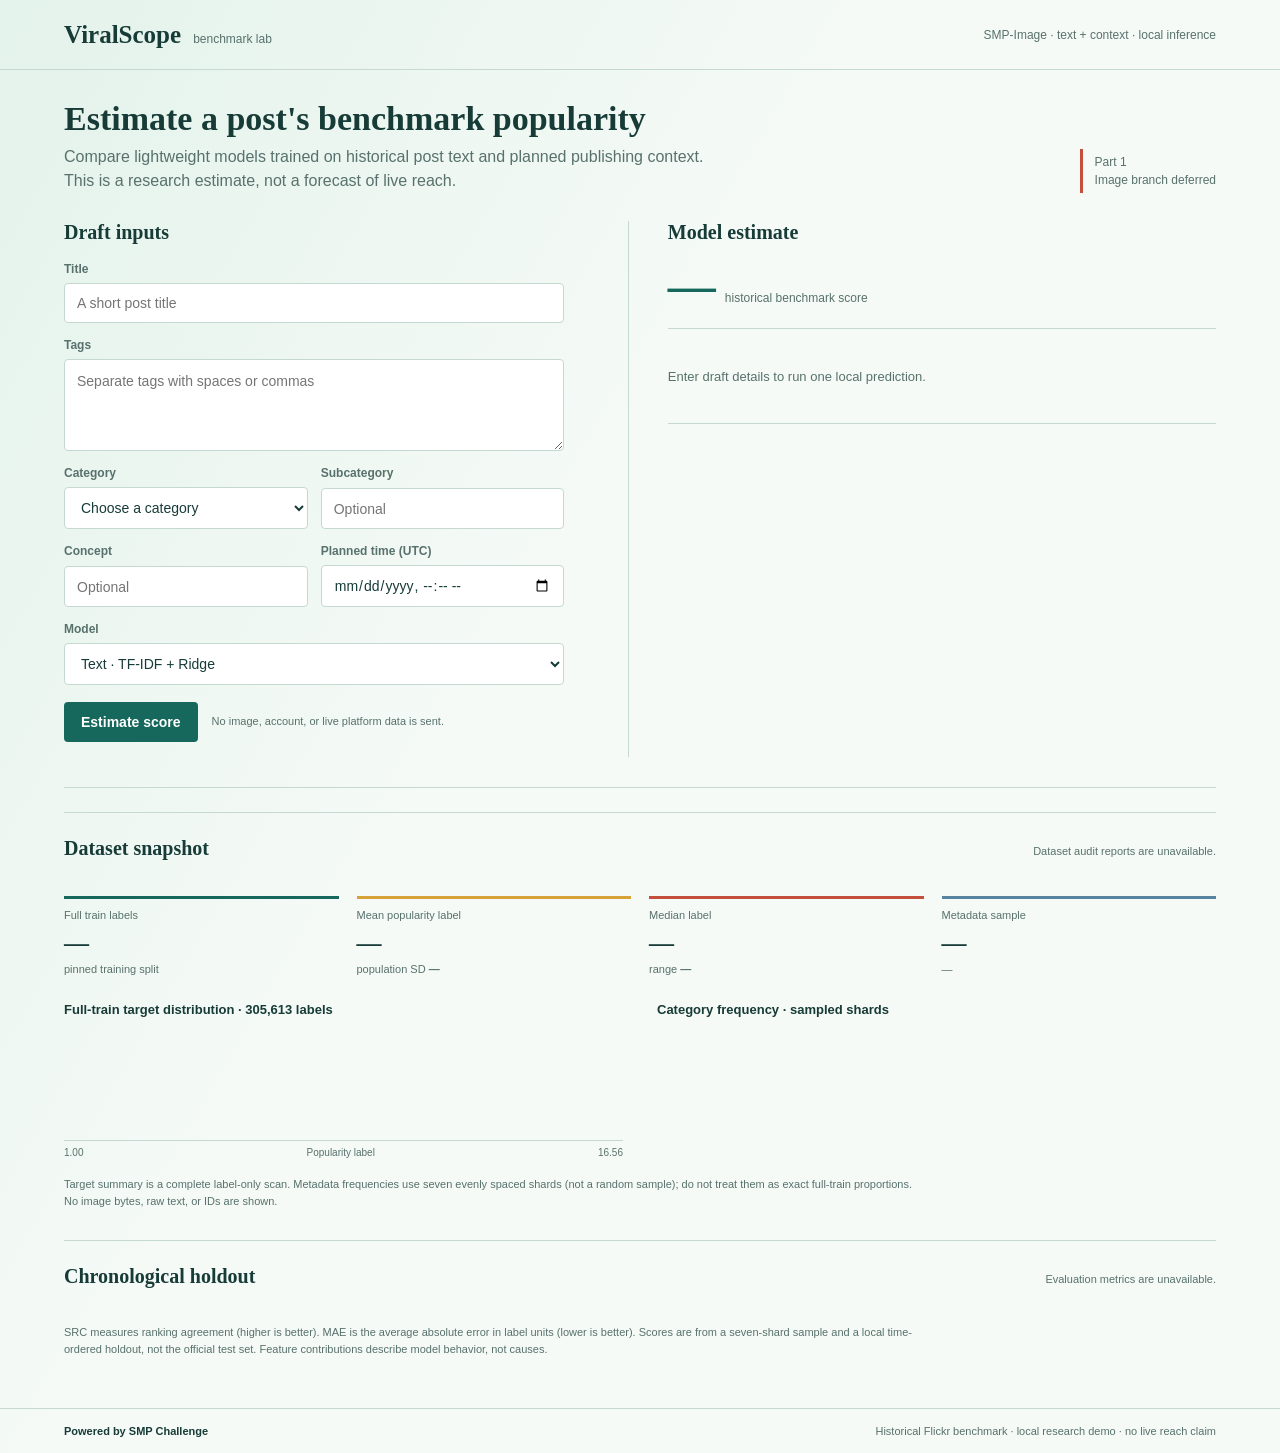
==== web/index.html @ ab3ceb8c "Build ViralScope baseline demo and project documentation" ====
<!doctype html>
<html lang="en">
<head>
  <meta charset="utf-8">
  <meta name="viewport" content="width=device-width, initial-scale=1">
  <meta name="theme-color" content="#e9f4f0">
  <title>ViralScope | Popularity research demo</title>
  <style>
    :root {
      color-scheme: light;
      --ink: #173b36;
      --muted: #58716c;
      --line: #c5d8d1;
      --paper: #f5faf7;
      --mint: #e4f1ec;
      --green: #17685c;
      --coral: #c34f3c;
      --gold: #d7a338;
      --white: #fff;
      font-family: "Trebuchet MS", Verdana, sans-serif;
      color: var(--ink);
      background: var(--paper);
    }
    * { box-sizing: border-box; }
    body {
      margin: 0;
      min-width: 320px;
      background: var(--paper);
      background-image: linear-gradient(120deg, rgba(220, 239, 230, .7), transparent 42%);
    }
    header {
      display: flex;
      align-items: center;
      justify-content: space-between;
      min-height: 70px;
      padding: 0 clamp(20px, 5vw, 72px);
      border-bottom: 1px solid var(--line);
    }
    .brand { display: flex; align-items: baseline; gap: 12px; }
    .brand strong { font: 700 25px Georgia, serif; letter-spacing: 0; }
    .brand span, .header-note { color: var(--muted); font-size: 12px; }
    main { max-width: 1320px; margin: auto; padding: 30px clamp(20px, 5vw, 72px) 50px; }
    .intro { display: flex; align-items: end; justify-content: space-between; gap: 24px; margin-bottom: 28px; }
    h1 { margin: 0 0 8px; font: 600 34px/1.1 Georgia, serif; letter-spacing: 0; }
    .intro p { max-width: 650px; margin: 0; color: var(--muted); line-height: 1.5; }
    .scope-mark { flex: 0 0 auto; border-left: 3px solid var(--coral); padding: 4px 0 4px 12px; color: var(--muted); font-size: 12px; line-height: 1.5; }
    .workspace { display: grid; grid-template-columns: minmax(320px, .92fr) minmax(420px, 1.08fr); gap: clamp(28px, 5vw, 72px); }
    h2 { margin: 0 0 18px; font: 600 20px Georgia, serif; letter-spacing: 0; }
    form { display: grid; gap: 15px; }
    .field-grid { display: grid; grid-template-columns: 1fr 1fr; gap: 13px; }
    label { display: grid; gap: 7px; color: var(--muted); font-size: 12px; font-weight: 700; }
    input, textarea, select {
      width: 100%; min-width: 0; border: 1px solid var(--line); border-radius: 4px;
      padding: 11px 12px; color: var(--ink); background: var(--white); font: 14px "Trebuchet MS", Verdana, sans-serif;
    }
    textarea { min-height: 92px; resize: vertical; line-height: 1.45; }
    input:focus, textarea:focus, select:focus { outline: 2px solid rgba(23, 104, 92, .22); border-color: var(--green); }
    .submit-row { display: flex; align-items: center; gap: 14px; margin-top: 2px; }
    button { flex: 0 0 auto; white-space: nowrap; border: 0; border-radius: 4px; background: var(--green); color: white; padding: 12px 17px; font: 700 14px "Trebuchet MS", Verdana, sans-serif; cursor: pointer; }
    button:hover { background: #10584e; }
    button:disabled { opacity: .65; cursor: wait; }
    .form-note { color: var(--muted); font-size: 11px; line-height: 1.45; }
    .result-area { border-left: 1px solid var(--line); padding-left: clamp(22px, 3vw, 42px); min-width: 0; }
    .result-head { display: flex; justify-content: space-between; align-items: start; gap: 16px; }
    .score-wrap { display: flex; align-items: baseline; gap: 9px; margin: 4px 0 18px; }
    .score { font: 600 48px/1 Georgia, serif; color: var(--green); }
    .score-unit { color: var(--muted); font-size: 12px; }
    .empty-state { min-height: 96px; display: flex; align-items: center; border-top: 1px solid var(--line); border-bottom: 1px solid var(--line); color: var(--muted); font-size: 13px; }
    .explanation-list { display: grid; gap: 8px; padding: 0; margin: 14px 0 8px; list-style: none; }
    .explanation-list li { display: grid; grid-template-columns: minmax(0, 1fr) auto; gap: 12px; padding-bottom: 7px; border-bottom: 1px solid #dce8e3; font-size: 12px; }
    .explanation-list li span:first-child { overflow-wrap: anywhere; }
    .positive { color: var(--coral); font-variant-numeric: tabular-nums; }
    .negative { color: var(--green); font-variant-numeric: tabular-nums; }
    .error { color: #a42e21; font-size: 12px; }
    .divider { height: 1px; border: 0; margin: 30px 0 24px; background: var(--line); }
    .dataset-snapshot { padding-top: 24px; border-top: 1px solid var(--line); }
    .dataset-kpis { display: grid; grid-template-columns: repeat(4, 1fr); gap: 18px; margin: 18px 0 24px; }
    .dataset-kpi { min-width: 0; padding-top: 9px; border-top: 3px solid var(--green); }
    .dataset-kpi:nth-child(2) { border-color: var(--gold); }
    .dataset-kpi:nth-child(3) { border-color: var(--coral); }
    .dataset-kpi:nth-child(4) { border-color: #5785a1; }
    .dataset-kpi span, .dataset-kpi small { display: block; color: var(--muted); font-size: 11px; line-height: 1.45; }
    .dataset-kpi strong { display: block; margin: 5px 0; font: 600 25px Georgia, serif; font-variant-numeric: tabular-nums; }
    .dataset-grid { display: grid; grid-template-columns: 1fr 1fr; gap: 34px; }
    .dataset-grid h3 { margin: 0 0 12px; font-size: 13px; }
    .histogram { display: flex; align-items: end; gap: 4px; height: 112px; padding: 8px 0 0; border-bottom: 1px solid var(--line); }
    .histogram span { flex: 1 1 0; min-width: 3px; background: #4b9b87; }
    .chart-axis { display: flex; justify-content: space-between; margin-top: 6px; color: var(--muted); font-size: 10px; }
    .category-bars { display: grid; gap: 8px; }
    .category-row { display: grid; grid-template-columns: minmax(100px, 1.15fr) 2fr auto; align-items: center; gap: 10px; font-size: 11px; }
    .category-name { overflow-wrap: anywhere; color: var(--muted); }
    .category-track { height: 6px; background: #dbe8e3; }
    .category-fill { height: 100%; background: var(--coral); }
    .metrics-head { display: flex; justify-content: space-between; align-items: baseline; gap: 16px; }
    .sample-count { color: var(--muted); font-size: 11px; text-align: right; }
    .metric-grid { display: grid; grid-template-columns: 1fr 1fr 1fr; gap: 22px; }
    .metric-model { min-width: 0; padding-top: 12px; border-top: 3px solid var(--green); }
    .metric-model:nth-child(2) { border-color: var(--gold); }
    .metric-model:nth-child(3) { border-color: var(--coral); }
    .metric-model h3 { margin: 0 0 14px; font-size: 13px; line-height: 1.3; }
    .metric-row { display: flex; justify-content: space-between; gap: 8px; margin: 7px 0 4px; color: var(--muted); font-size: 11px; }
    .metric-row b { color: var(--ink); font-variant-numeric: tabular-nums; }
    .bar-track { height: 5px; background: #dbe8e3; }
    .bar { height: 100%; background: var(--green); }
    .metric-model:nth-child(2) .bar { background: var(--gold); }
    .metric-model:nth-child(3) .bar { background: var(--coral); }
    .fine-print { max-width: 850px; margin: 18px 0 0; color: var(--muted); font-size: 11px; line-height: 1.55; }
    footer { display: flex; justify-content: space-between; gap: 18px; padding: 16px clamp(20px, 5vw, 72px); border-top: 1px solid var(--line); color: var(--muted); font-size: 11px; }
    footer strong { color: var(--ink); }
    @media (max-width: 850px) {
      .intro { align-items: start; flex-direction: column; }
      .workspace { grid-template-columns: 1fr; }
      .result-area { border-left: 0; border-top: 1px solid var(--line); padding: 24px 0 0; }
    }
    @media (max-width: 560px) {
      header { min-height: 62px; }
      .header-note { max-width: 125px; text-align: right; }
      h1 { font-size: 29px; }
      .field-grid, .metric-grid { grid-template-columns: 1fr; }
      .metric-grid { gap: 16px; }
      .dataset-kpis { grid-template-columns: 1fr 1fr; }
      .dataset-grid { grid-template-columns: 1fr; gap: 24px; }
      .category-row { grid-template-columns: minmax(95px, 1fr) 1.3fr auto; gap: 8px; }
      footer { flex-direction: column; }
    }
  </style>
</head>
<body>
  <header>
    <div class="brand"><strong>ViralScope</strong><span>benchmark lab</span></div>
    <div class="header-note">SMP-Image · text + context · local inference</div>
  </header>
  <main>
    <section class="intro">
      <div>
        <h1>Estimate a post's benchmark popularity</h1>
        <p>Compare lightweight models trained on historical post text and planned publishing context. This is a research estimate, not a forecast of live reach.</p>
      </div>
      <div class="scope-mark">Part 1<br>Image branch deferred</div>
    </section>

    <section class="workspace" aria-label="Prediction workspace">
      <div>
        <h2>Draft inputs</h2>
        <form id="prediction-form">
          <label for="title">Title
            <input id="title" name="title" maxlength="300" placeholder="A short post title">
          </label>
          <label for="tags">Tags
            <textarea id="tags" name="tags" maxlength="10000" placeholder="Separate tags with spaces or commas"></textarea>
          </label>
          <div class="field-grid">
            <label for="category">Category
              <select id="category" name="category" required>
                <option value="">Choose a category</option>
                <option>Animal</option><option>Electronics</option><option>Entertainment</option>
                <option>Family</option><option>Fashion</option><option>Food</option>
                <option>Holiday&amp;Celebrations</option><option>Social&amp;People</option>
                <option>Travel&amp;Active&amp;Sports</option><option>Urban</option><option>Whether&amp;Season</option>
              </select>
            </label>
            <label for="subcategory">Subcategory
              <input id="subcategory" name="subcategory" maxlength="100" placeholder="Optional">
            </label>
          </div>
          <div class="field-grid">
            <label for="concept">Concept
              <input id="concept" name="concept" maxlength="200" placeholder="Optional">
            </label>
            <label for="planned-at">Planned time (UTC)
              <input id="planned-at" name="planned_at" type="datetime-local" required>
            </label>
          </div>
          <label for="model">Model
            <select id="model" name="model">
              <option value="tfidf_ridge">Text · TF-IDF + Ridge</option>
              <option value="context_catboost">Context · CatBoost</option>
              <option value="text_context_ridge">Text + context · Ridge</option>
            </select>
          </label>
          <div class="submit-row">
            <button id="submit-button" type="submit">Estimate score</button>
            <span class="form-note">No image, account, or live platform data is sent.</span>
          </div>
          <div id="form-error" class="error" role="alert"></div>
        </form>
      </div>

      <section class="result-area" aria-live="polite">
        <div class="result-head">
          <div>
            <h2>Model estimate</h2>
            <div class="score-wrap"><span id="score" class="score">—</span><span class="score-unit">historical benchmark score</span></div>
          </div>
          <span id="result-model" class="sample-count"></span>
        </div>
        <div id="empty-state" class="empty-state">Enter draft details to run one local prediction.</div>
        <ul id="explanations" class="explanation-list"></ul>
        <p id="explanation-note" class="fine-print"></p>
      </section>
    </section>

    <hr class="divider">
    <section class="dataset-snapshot" aria-labelledby="dataset-title">
      <div class="metrics-head">
        <h2 id="dataset-title">Dataset snapshot</h2>
        <div id="dataset-revision" class="sample-count">Loading audits…</div>
      </div>
      <div class="dataset-kpis">
        <div class="dataset-kpi"><span>Full train labels</span><strong id="dataset-rows">—</strong><small>pinned training split</small></div>
        <div class="dataset-kpi"><span>Mean popularity label</span><strong id="dataset-mean">—</strong><small>population SD <b id="dataset-std">—</b></small></div>
        <div class="dataset-kpi"><span>Median label</span><strong id="dataset-median">—</strong><small>range <b id="dataset-range">—</b></small></div>
        <div class="dataset-kpi"><span>Metadata sample</span><strong id="sample-rows">—</strong><small id="sample-title-missing">—</small></div>
      </div>
      <div class="dataset-grid">
        <div>
          <h3>Full-train target distribution · 305,613 labels</h3>
          <div id="target-histogram" class="histogram" role="img" aria-label="Histogram of the full training label distribution"></div>
          <div class="chart-axis"><span>1.00</span><span>Popularity label</span><span>16.56</span></div>
        </div>
        <div>
          <h3 id="category-heading">Category frequency · sampled shards</h3>
          <div id="category-bars" class="category-bars"></div>
        </div>
      </div>
      <p class="fine-print">Target summary is a complete label-only scan. Metadata frequencies use seven evenly spaced shards (not a random sample); do not treat them as exact full-train proportions. No image bytes, raw text, or IDs are shown.</p>
    </section>

    <hr class="divider">
    <section aria-labelledby="metrics-title">
      <div class="metrics-head">
        <h2 id="metrics-title">Chronological holdout</h2>
        <div id="sample-count" class="sample-count">Loading evaluation…</div>
      </div>
      <div id="metrics" class="metric-grid"></div>
      <p class="fine-print">SRC measures ranking agreement (higher is better). MAE is the average absolute error in label units (lower is better). Scores are from a seven-shard sample and a local time-ordered holdout, not the official test set. Feature contributions describe model behavior, not causes.</p>
    </section>
  </main>
  <footer>
    <strong>Powered by SMP Challenge</strong>
    <span>Historical Flickr benchmark · local research demo · no live reach claim</span>
  </footer>
  <script>
    const form = document.querySelector("#prediction-form");
    const button = document.querySelector("#submit-button");
    const errorBox = document.querySelector("#form-error");
    const metricNames = {
      tfidf_ridge: "Text · TF-IDF + Ridge",
      context_catboost: "Context · CatBoost",
      text_context_ridge: "Text + context · Ridge"
    };

    async function loadDataset() {
      const response = await fetch("/api/dataset");
      if (!response.ok) throw new Error("Dataset audit reports are unavailable.");
      const data = await response.json();
      document.querySelector("#dataset-rows").textContent = data.train_rows.toLocaleString();
      document.querySelector("#dataset-mean").textContent = data.target.mean.toFixed(2);
      document.querySelector("#dataset-std").textContent = data.target.std_population.toFixed(2);
      document.querySelector("#dataset-median").textContent = data.target.quantiles["0.5"].toFixed(2);
      document.querySelector("#dataset-range").textContent = `${data.target.min.toFixed(2)}–${data.target.max.toFixed(2)}`;
      document.querySelector("#sample-rows").textContent = data.metadata_sample.rows.toLocaleString();
      const missingRate = 100 * data.metadata_sample.missing_titles / data.metadata_sample.rows;
      document.querySelector("#sample-title-missing").textContent = `${missingRate.toFixed(1)}% missing titles in sample`;
      document.querySelector("#dataset-revision").textContent = `Revision ${data.revision.slice(0, 12)}`;
      document.querySelector("#category-heading").textContent = `Category frequency · ${data.metadata_sample.shards_scanned} of ${data.metadata_sample.shards_available} shards`;

      const histogram = document.querySelector("#target-histogram");
      const maxCount = Math.max(...data.target.histogram_counts);
      data.target.histogram_counts.forEach((count, index) => {
        const bar = document.createElement("span");
        bar.style.height = `${Math.max(3, count / maxCount * 100)}%`;
        bar.title = `${count.toLocaleString()} labels in bin ${index + 1}`;
        histogram.append(bar);
      });

      const categories = data.metadata_sample.categories;
      const maxCategory = Math.max(...categories.map((item) => item.count));
      const categoryRoot = document.querySelector("#category-bars");
      categories.forEach((item) => {
        const row = document.createElement("div");
        row.className = "category-row";
        const name = document.createElement("span");
        name.className = "category-name";
        name.textContent = item.value;
        const track = document.createElement("div");
        track.className = "category-track";
        const fill = document.createElement("div");
        fill.className = "category-fill";
        fill.style.width = `${item.count / maxCategory * 100}%`;
        track.append(fill);
        const count = document.createElement("b");
        count.className = "category-count";
        count.textContent = item.count.toLocaleString();
        row.append(name, track, count);
        categoryRoot.append(row);
      });
    }

    async function loadMetrics() {
      const response = await fetch("/api/metrics");
      if (!response.ok) throw new Error("Evaluation metrics are unavailable.");
      const data = await response.json();
      document.querySelector("#sample-count").textContent = `${data.evaluation.train_rows.toLocaleString()} train / ${data.evaluation.holdout_rows.toLocaleString()} holdout rows`;
      const root = document.querySelector("#metrics");
      ["tfidf_ridge", "context_catboost", "text_context_ridge"].forEach((key) => {
        const values = data.metrics[key].holdout;
        const section = document.createElement("article");
        section.className = "metric-model";
        const heading = document.createElement("h3");
        heading.textContent = metricNames[key];
        section.append(heading);
        [["SRC", values.src, Math.max(0, values.src ?? 0)], ["MAE", values.mae, Math.max(0, 1 - values.mae / 3)]].forEach(([name, value, width]) => {
          const row = document.createElement("div");
          row.className = "metric-row";
          const label = document.createElement("span");
          label.textContent = name;
          const score = document.createElement("b");
          score.textContent = value == null ? "n/a" : Number(value).toFixed(3);
          row.append(label, score);
          section.append(row);
          const track = document.createElement("div");
          track.className = "bar-track";
          const bar = document.createElement("div");
          bar.className = "bar";
          bar.style.width = `${Math.max(0, Math.min(1, width)) * 100}%`;
          track.append(bar);
          section.append(track);
        });
        root.append(section);
      });
    }

    form.addEventListener("submit", async (event) => {
      event.preventDefault();
      errorBox.textContent = "";
      button.disabled = true;
      button.textContent = "Estimating…";
      document.querySelector("#empty-state").hidden = true;
      const plannedAt = form.elements.planned_at.value;
      const payload = {
        title: form.elements.title.value,
        tags: form.elements.tags.value,
        category: form.elements.category.value,
        subcategory: form.elements.subcategory.value,
        concept: form.elements.concept.value,
        planned_at: `${plannedAt}:00Z`,
        model: form.elements.model.value
      };
      try {
        const response = await fetch("/api/predict", {
          method: "POST",
          headers: { "Content-Type": "application/json" },
          body: JSON.stringify(payload)
        });
        const result = await response.json();
        if (!response.ok) throw new Error(result.detail || "Prediction failed.");
        document.querySelector("#score").textContent = result.prediction.toFixed(2);
        document.querySelector("#result-model").textContent = metricNames[result.model];
        document.querySelector("#explanation-note").textContent = result.explanation_note;
        const list = document.querySelector("#explanations");
        list.replaceChildren();
        result.contributions.forEach((item) => {
          const row = document.createElement("li");
          const feature = document.createElement("span");
          feature.textContent = item.feature;
          const value = document.createElement("b");
          value.className = item.contribution >= 0 ? "positive" : "negative";
          value.textContent = `${item.contribution >= 0 ? "+" : ""}${item.contribution.toFixed(3)}`;
          row.append(feature, value);
          list.append(row);
        });
      } catch (error) {
        errorBox.textContent = error.message;
      } finally {
        button.disabled = false;
        button.textContent = "Estimate score";
      }
    });

    loadMetrics().catch((error) => {
      document.querySelector("#sample-count").textContent = error.message;
    });
    loadDataset().catch((error) => {
      document.querySelector("#dataset-revision").textContent = error.message;
    });
  </script>
</body>
</html>
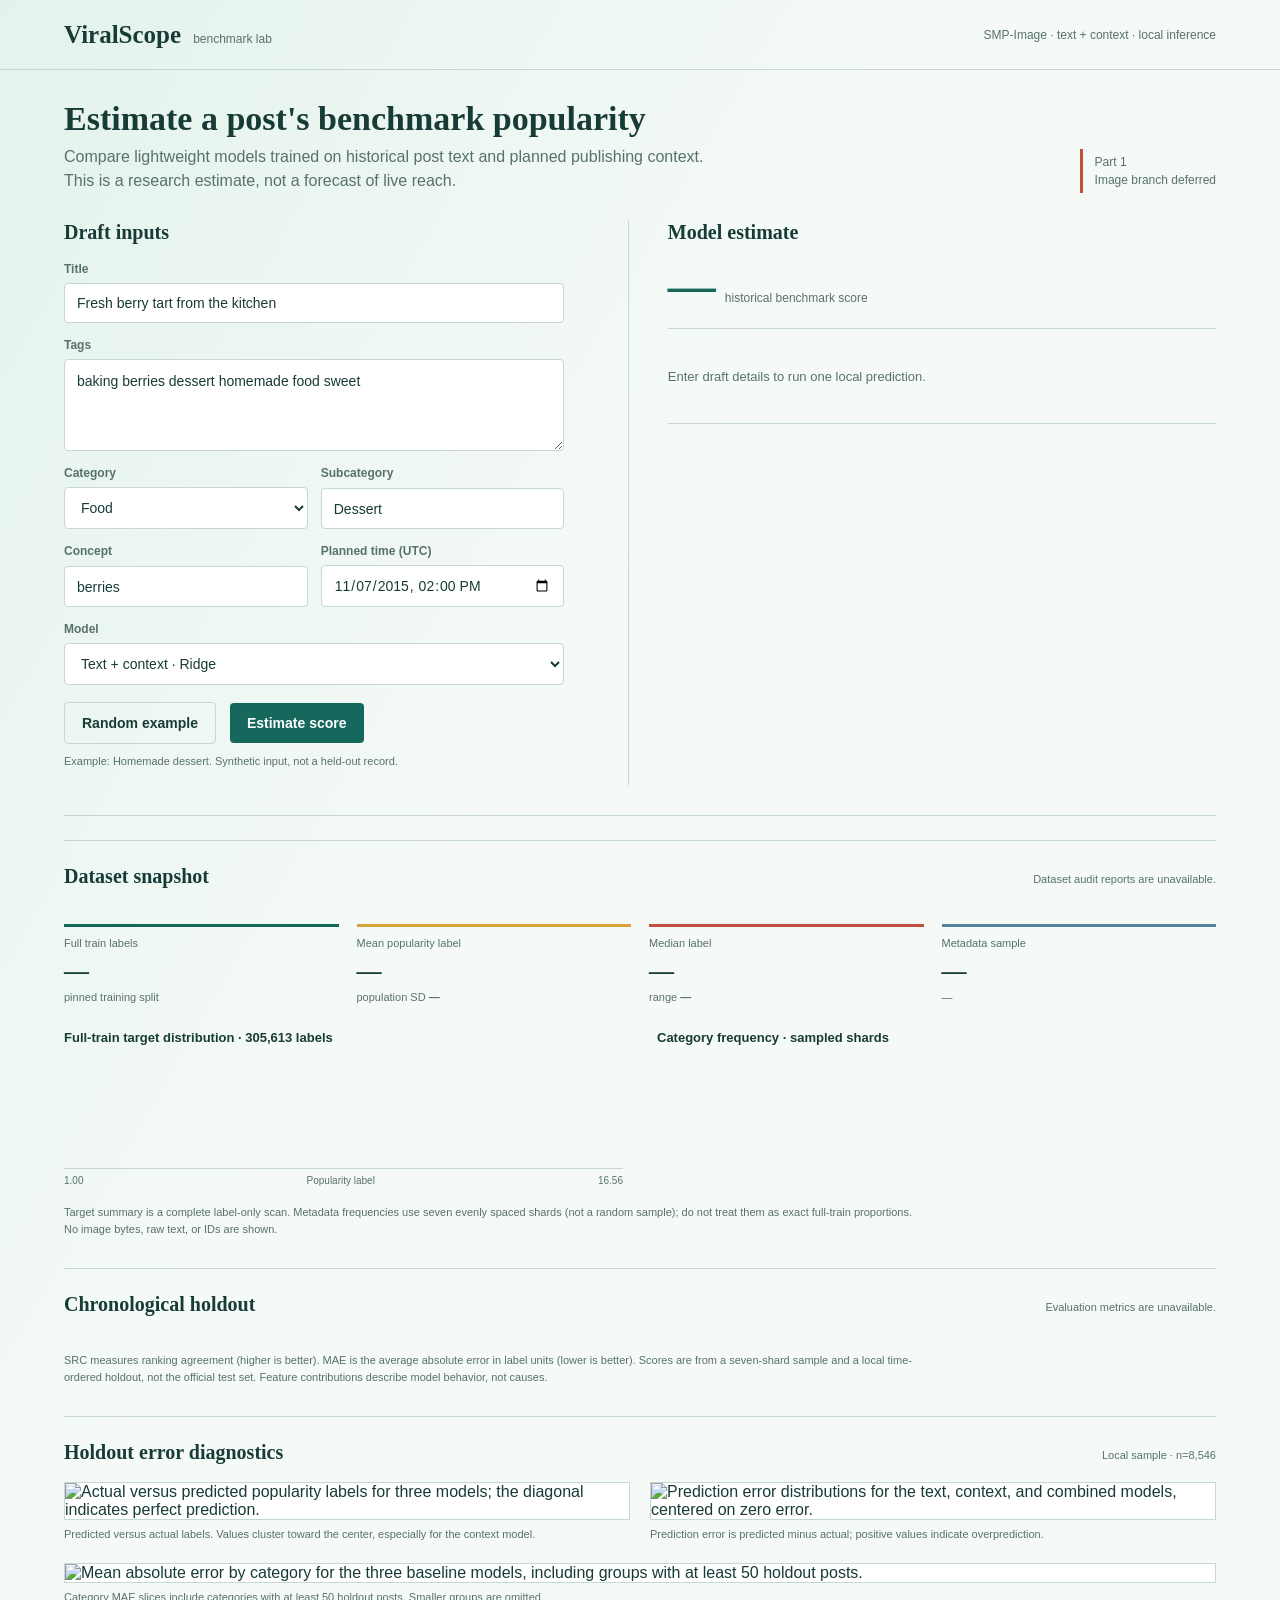
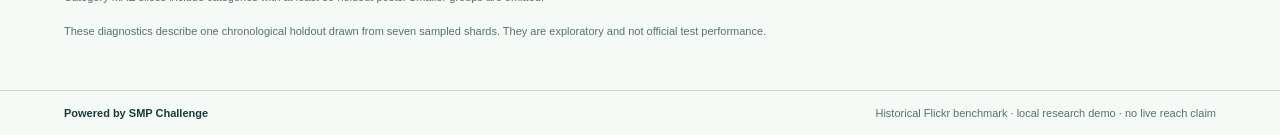
==== commit 90b5b03a: "Add holdout error diagnostics and charts" ====
--- a/web/index.html
+++ b/web/index.html
@@ -55,10 +55,12 @@
     }
     textarea { min-height: 92px; resize: vertical; line-height: 1.45; }
     input:focus, textarea:focus, select:focus { outline: 2px solid rgba(23, 104, 92, .22); border-color: var(--green); }
-    .submit-row { display: flex; align-items: center; gap: 14px; margin-top: 2px; }
+    .submit-row { display: flex; flex-wrap: wrap; align-items: center; gap: 10px 14px; margin-top: 2px; }
     button { flex: 0 0 auto; white-space: nowrap; border: 0; border-radius: 4px; background: var(--green); color: white; padding: 12px 17px; font: 700 14px "Trebuchet MS", Verdana, sans-serif; cursor: pointer; }
     button:hover { background: #10584e; }
     button:disabled { opacity: .65; cursor: wait; }
+    button.secondary { border: 1px solid var(--line); background: transparent; color: var(--ink); }
+    button.secondary:hover { border-color: var(--green); background: var(--mint); }
     .form-note { color: var(--muted); font-size: 11px; line-height: 1.45; }
     .result-area { border-left: 1px solid var(--line); padding-left: clamp(22px, 3vw, 42px); min-width: 0; }
     .result-head { display: flex; justify-content: space-between; align-items: start; gap: 16px; }
@@ -105,6 +107,11 @@
     .metric-model:nth-child(2) .bar { background: var(--gold); }
     .metric-model:nth-child(3) .bar { background: var(--coral); }
     .fine-print { max-width: 850px; margin: 18px 0 0; color: var(--muted); font-size: 11px; line-height: 1.55; }
+    .diagnostics { display: grid; grid-template-columns: repeat(2, minmax(0, 1fr)); gap: 20px; }
+    .diagnostic-figure { min-width: 0; margin: 0; }
+    .diagnostic-figure:last-child { grid-column: 1 / -1; }
+    .diagnostic-figure img { display: block; width: 100%; height: auto; border: 1px solid var(--line); background: white; }
+    .diagnostic-figure figcaption { margin-top: 7px; color: var(--muted); font-size: 11px; line-height: 1.4; }
     footer { display: flex; justify-content: space-between; gap: 18px; padding: 16px clamp(20px, 5vw, 72px); border-top: 1px solid var(--line); color: var(--muted); font-size: 11px; }
     footer strong { color: var(--ink); }
     @media (max-width: 850px) {
@@ -121,6 +128,8 @@
       .dataset-kpis { grid-template-columns: 1fr 1fr; }
       .dataset-grid { grid-template-columns: 1fr; gap: 24px; }
       .category-row { grid-template-columns: minmax(95px, 1fr) 1.3fr auto; gap: 8px; }
+      .diagnostics { grid-template-columns: 1fr; }
+      .diagnostic-figure:last-child { grid-column: auto; }
       footer { flex-direction: column; }
     }
   </style>
@@ -179,8 +188,9 @@
             </select>
           </label>
           <div class="submit-row">
+            <button id="random-example" class="secondary" type="button">Random example</button>
             <button id="submit-button" type="submit">Estimate score</button>
-            <span class="form-note">No image, account, or live platform data is sent.</span>
+            <span id="example-caption" class="form-note" aria-live="polite">Synthetic draft examples; no image, account, or live platform data is sent.</span>
           </div>
           <div id="form-error" class="error" role="alert"></div>
         </form>
@@ -235,6 +245,29 @@
       <div id="metrics" class="metric-grid"></div>
       <p class="fine-print">SRC measures ranking agreement (higher is better). MAE is the average absolute error in label units (lower is better). Scores are from a seven-shard sample and a local time-ordered holdout, not the official test set. Feature contributions describe model behavior, not causes.</p>
     </section>
+
+    <hr class="divider">
+    <section aria-labelledby="diagnostics-title">
+      <div class="metrics-head">
+        <h2 id="diagnostics-title">Holdout error diagnostics</h2>
+        <div class="sample-count">Local sample · n=8,546</div>
+      </div>
+      <div class="diagnostics">
+        <figure class="diagnostic-figure">
+          <img src="/api/diagnostics/holdout-actual-vs-predicted.png" alt="Actual versus predicted popularity labels for three models; the diagonal indicates perfect prediction.">
+          <figcaption>Predicted versus actual labels. Values cluster toward the center, especially for the context model.</figcaption>
+        </figure>
+        <figure class="diagnostic-figure">
+          <img src="/api/diagnostics/holdout-residuals.png" alt="Prediction error distributions for the text, context, and combined models, centered on zero error.">
+          <figcaption>Prediction error is predicted minus actual; positive values indicate overprediction.</figcaption>
+        </figure>
+        <figure class="diagnostic-figure">
+          <img src="/api/diagnostics/holdout-mae-by-category.png" alt="Mean absolute error by category for the three baseline models, including groups with at least 50 holdout posts.">
+          <figcaption>Category MAE slices include categories with at least 50 holdout posts. Smaller groups are omitted.</figcaption>
+        </figure>
+      </div>
+      <p class="fine-print">These diagnostics describe one chronological holdout drawn from seven sampled shards. They are exploratory and not official test performance.</p>
+    </section>
   </main>
   <footer>
     <strong>Powered by SMP Challenge</strong>
@@ -244,11 +277,93 @@
     const form = document.querySelector("#prediction-form");
     const button = document.querySelector("#submit-button");
     const errorBox = document.querySelector("#form-error");
+    const exampleButton = document.querySelector("#random-example");
+    const examples = [
+      {
+        name: "City after rain",
+        title: "Reflections after the rain",
+        tags: "city street reflections rain evening lights",
+        category: "Urban",
+        subcategory: "Street",
+        concept: "reflection",
+        planned_at: "2015-10-12T18:30"
+      },
+      {
+        name: "Weekend trail",
+        title: "A quiet path through the hills",
+        tags: "hiking trail hills outdoors weekend nature",
+        category: "Travel&Active&Sports",
+        subcategory: "Travel",
+        concept: "landscape",
+        planned_at: "2015-08-22T09:00"
+      },
+      {
+        name: "Homemade dessert",
+        title: "Fresh berry tart from the kitchen",
+        tags: "baking berries dessert homemade food sweet",
+        category: "Food",
+        subcategory: "Dessert",
+        concept: "berries",
+        planned_at: "2015-11-07T14:00"
+      },
+      {
+        name: "Garden visitor",
+        title: "A bright little bird in the garden",
+        tags: "bird garden wildlife morning nature color",
+        category: "Animal",
+        subcategory: "Birds",
+        concept: "garden",
+        planned_at: "2015-06-03T07:30"
+      },
+      {
+        name: "Autumn outfit",
+        title: "Layers for the first cool day",
+        tags: "fashion autumn jacket style outfit seasonal",
+        category: "Fashion",
+        subcategory: "Clothing",
+        concept: "autumn",
+        planned_at: "2015-09-18T12:00"
+      },
+      {
+        name: "Live music",
+        title: "A small stage with a big sound",
+        tags: "music live concert stage guitar performance",
+        category: "Entertainment",
+        subcategory: "Music",
+        concept: "concert",
+        planned_at: "2015-12-05T20:00"
+      }
+    ];
+    let previousExampleIndex = -1;
     const metricNames = {
       tfidf_ridge: "Text · TF-IDF + Ridge",
       context_catboost: "Context · CatBoost",
       text_context_ridge: "Text + context · Ridge"
     };
+
+    function loadRandomExample() {
+      let index = Math.floor(Math.random() * examples.length);
+      if (examples.length > 1 && index === previousExampleIndex) {
+        index = (index + 1 + Math.floor(Math.random() * (examples.length - 1))) % examples.length;
+      }
+      previousExampleIndex = index;
+      const example = examples[index];
+      for (const field of ["title", "tags", "category", "subcategory", "concept", "planned_at"]) {
+        form.elements[field].value = example[field];
+      }
+      const models = ["tfidf_ridge", "context_catboost", "text_context_ridge"];
+      form.elements.model.value = models[Math.floor(Math.random() * models.length)];
+      document.querySelector("#score").textContent = "—";
+      document.querySelector("#result-model").textContent = "";
+      document.querySelector("#explanations").replaceChildren();
+      document.querySelector("#explanation-note").textContent = "";
+      document.querySelector("#empty-state").hidden = false;
+      document.querySelector("#example-caption").textContent = `Example: ${example.name}. Synthetic input, not a held-out record.`;
+      errorBox.textContent = "";
+    }
+
+    exampleButton.addEventListener("click", loadRandomExample);
+    loadRandomExample();
 
     async function loadDataset() {
       const response = await fetch("/api/dataset");
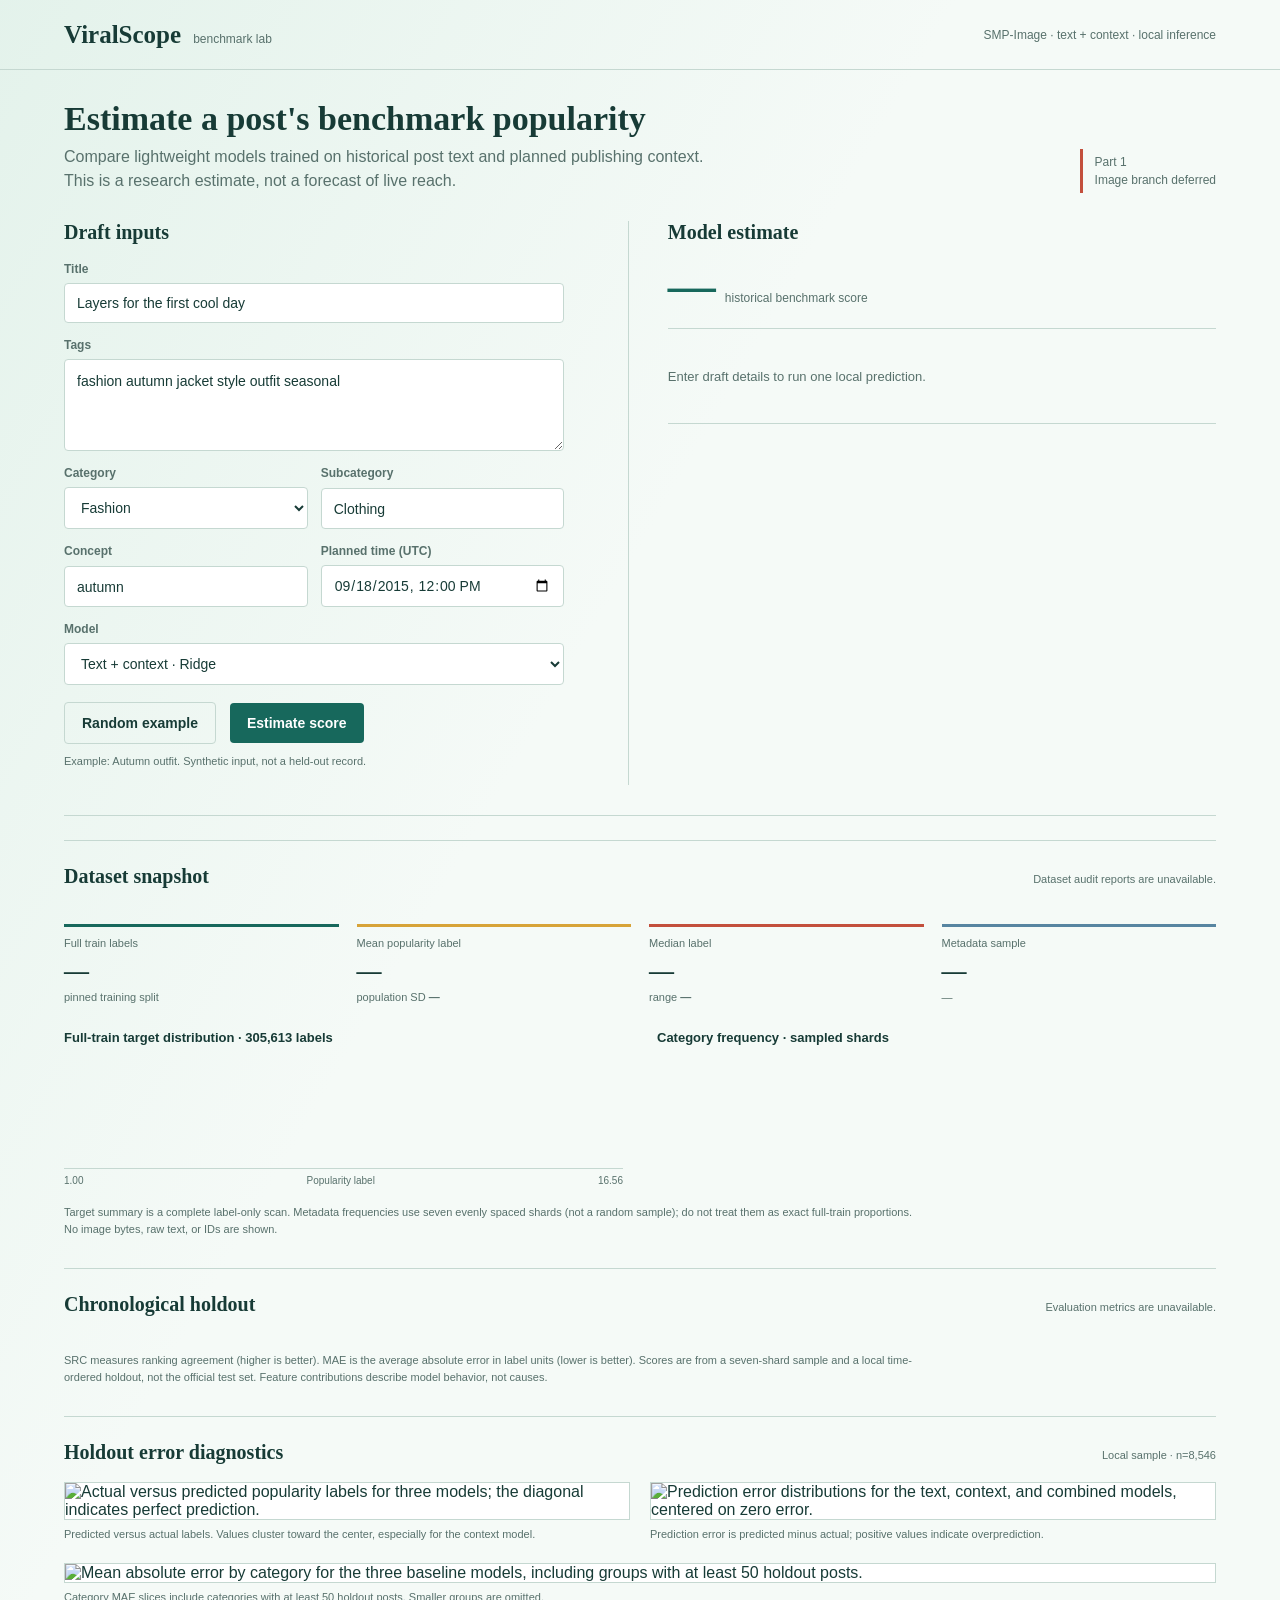
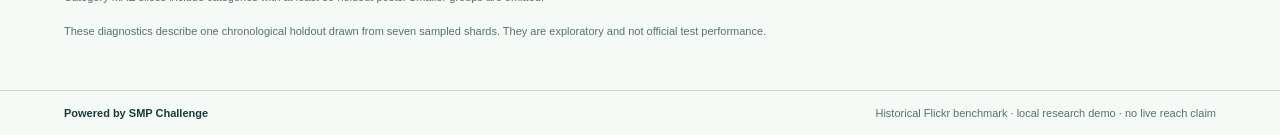
==== commit 3b15f691: "Add user-disjoint evaluation and comparison" ====
--- a/web/index.html
+++ b/web/index.html
@@ -244,6 +244,16 @@
       </div>
       <div id="metrics" class="metric-grid"></div>
       <p class="fine-print">SRC measures ranking agreement (higher is better). MAE is the average absolute error in label units (lower is better). Scores are from a seven-shard sample and a local time-ordered holdout, not the official test set. Feature contributions describe model behavior, not causes.</p>
+    </section>
+
+    <hr id="user-aware-divider" class="divider" hidden>
+    <section id="user-aware-results" aria-labelledby="user-aware-title" hidden>
+      <div class="metrics-head">
+        <h2 id="user-aware-title">Unseen-user holdout</h2>
+        <div id="user-aware-count" class="sample-count"></div>
+      </div>
+      <div id="user-aware-metrics" class="metric-grid"></div>
+      <p class="fine-print">Users are held out as groups and are not model features. This random group split tests unseen-user generalization, not future-time generalization; compare it with the separate chronological holdout above.</p>
     </section>
 
     <hr class="divider">
@@ -417,9 +427,19 @@
       if (!response.ok) throw new Error("Evaluation metrics are unavailable.");
       const data = await response.json();
       document.querySelector("#sample-count").textContent = `${data.evaluation.train_rows.toLocaleString()} train / ${data.evaluation.holdout_rows.toLocaleString()} holdout rows`;
-      const root = document.querySelector("#metrics");
+      renderMetricCards(document.querySelector("#metrics"), data.metrics);
+      if (data.user_aware) {
+        const evaluation = data.user_aware.evaluation;
+        document.querySelector("#user-aware-divider").hidden = false;
+        document.querySelector("#user-aware-results").hidden = false;
+        document.querySelector("#user-aware-count").textContent = `${evaluation.train_rows.toLocaleString()} train / ${evaluation.holdout_rows.toLocaleString()} unseen-user holdout posts · ${evaluation.holdout_user_count.toLocaleString()} held-out users · ${evaluation.user_overlap_count} overlap`;
+        renderMetricCards(document.querySelector("#user-aware-metrics"), data.user_aware.metrics);
+      }
+    }
+
+    function renderMetricCards(root, metrics) {
       ["tfidf_ridge", "context_catboost", "text_context_ridge"].forEach((key) => {
-        const values = data.metrics[key].holdout;
+        const values = metrics[key].holdout;
         const section = document.createElement("article");
         section.className = "metric-model";
         const heading = document.createElement("h3");
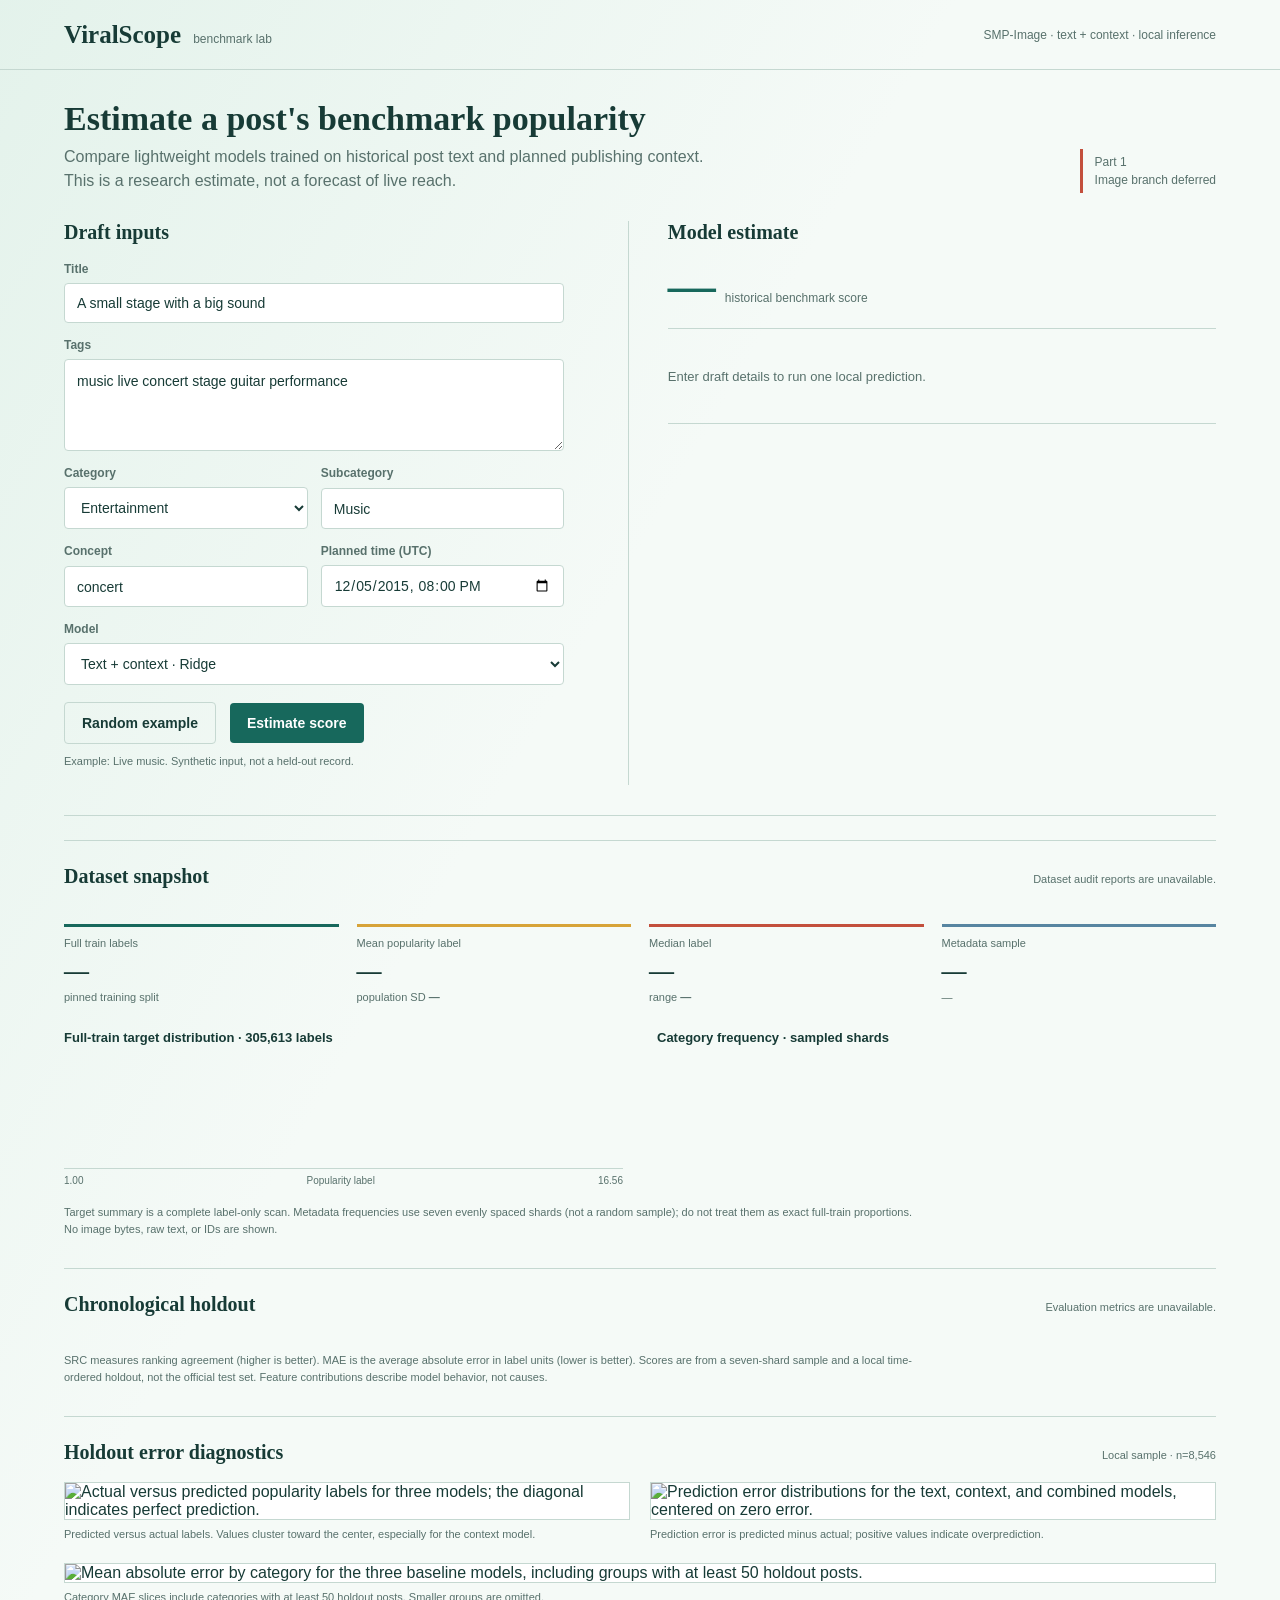
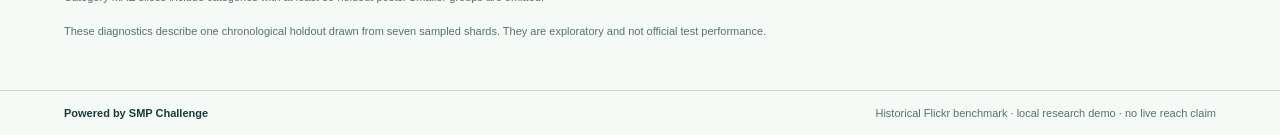
==== commit 9cea0dff: "Add multi-cutoff temporal sensitivity analysis" ====
--- a/web/index.html
+++ b/web/index.html
@@ -108,6 +108,10 @@
     .metric-model:nth-child(3) .bar { background: var(--coral); }
     .fine-print { max-width: 850px; margin: 18px 0 0; color: var(--muted); font-size: 11px; line-height: 1.55; }
     .diagnostics { display: grid; grid-template-columns: repeat(2, minmax(0, 1fr)); gap: 20px; }
+    .temporal-runs { display: grid; gap: 8px; }
+    .temporal-row { display: grid; grid-template-columns: minmax(150px, 1fr) minmax(160px, 1fr) minmax(170px, 1fr) minmax(170px, 1fr); gap: 12px; align-items: center; padding: 10px 0; border-top: 1px solid var(--line); font-size: 12px; }
+    .temporal-row span { min-width: 0; overflow-wrap: anywhere; }
+    .temporal-row strong { color: var(--ink); }
     .diagnostic-figure { min-width: 0; margin: 0; }
     .diagnostic-figure:last-child { grid-column: 1 / -1; }
     .diagnostic-figure img { display: block; width: 100%; height: auto; border: 1px solid var(--line); background: white; }
@@ -130,6 +134,7 @@
       .category-row { grid-template-columns: minmax(95px, 1fr) 1.3fr auto; gap: 8px; }
       .diagnostics { grid-template-columns: 1fr; }
       .diagnostic-figure:last-child { grid-column: auto; }
+      .temporal-row { grid-template-columns: 1fr 1fr; gap: 8px; }
       footer { flex-direction: column; }
     }
   </style>
@@ -254,6 +259,16 @@
       </div>
       <div id="user-aware-metrics" class="metric-grid"></div>
       <p class="fine-print">Users are held out as groups and are not model features. This random group split tests unseen-user generalization, not future-time generalization; compare it with the separate chronological holdout above.</p>
+    </section>
+
+    <hr id="temporal-sensitivity-divider" class="divider" hidden>
+    <section id="temporal-sensitivity" aria-labelledby="temporal-title" hidden>
+      <div class="metrics-head">
+        <h2 id="temporal-title">Temporal cutoff sensitivity</h2>
+        <div class="sample-count">Nested tail holdouts</div>
+      </div>
+      <div id="temporal-runs" class="temporal-runs"></div>
+      <p class="fine-print">Each holdout is the final fraction of the same seven-shard sample. These windows overlap and are sensitivity checks, not independent test sets.</p>
     </section>
 
     <hr class="divider">
@@ -435,6 +450,30 @@
         document.querySelector("#user-aware-count").textContent = `${evaluation.train_rows.toLocaleString()} train / ${evaluation.holdout_rows.toLocaleString()} unseen-user holdout posts · ${evaluation.holdout_user_count.toLocaleString()} held-out users · ${evaluation.user_overlap_count} overlap`;
         renderMetricCards(document.querySelector("#user-aware-metrics"), data.user_aware.metrics);
       }
+      if (data.temporal_sensitivity) {
+        document.querySelector("#temporal-sensitivity-divider").hidden = false;
+        document.querySelector("#temporal-sensitivity").hidden = false;
+        const root = document.querySelector("#temporal-runs");
+        data.temporal_sensitivity.runs.forEach((run) => {
+          const metrics = run.holdout_metrics;
+          const srcWinner = Object.keys(metrics).reduce((best, name) =>
+            metrics[name].src != null && (best == null || metrics[name].src > metrics[best].src) ? name : best, null);
+          const maeWinner = Object.keys(metrics).reduce((best, name) =>
+            best == null || metrics[name].mae < metrics[best].mae ? name : best, null);
+          const row = document.createElement("div");
+          row.className = "temporal-row";
+          const label = document.createElement("strong");
+          label.textContent = `${Math.round(run.holdout_fraction * 100)}% tail · ${run.holdout_rows.toLocaleString()} posts`;
+          const cutoff = document.createElement("span");
+          cutoff.textContent = `Cutoff ${run.cutoff_utc.slice(0, 10)}`;
+          const src = document.createElement("span");
+          src.textContent = `SRC leader: ${metricNames[srcWinner]} (${metrics[srcWinner].src.toFixed(3)})`;
+          const mae = document.createElement("span");
+          mae.textContent = `MAE leader: ${metricNames[maeWinner]} (${metrics[maeWinner].mae.toFixed(3)})`;
+          row.append(label, cutoff, src, mae);
+          root.append(row);
+        });
+      }
     }
 
     function renderMetricCards(root, metrics) {
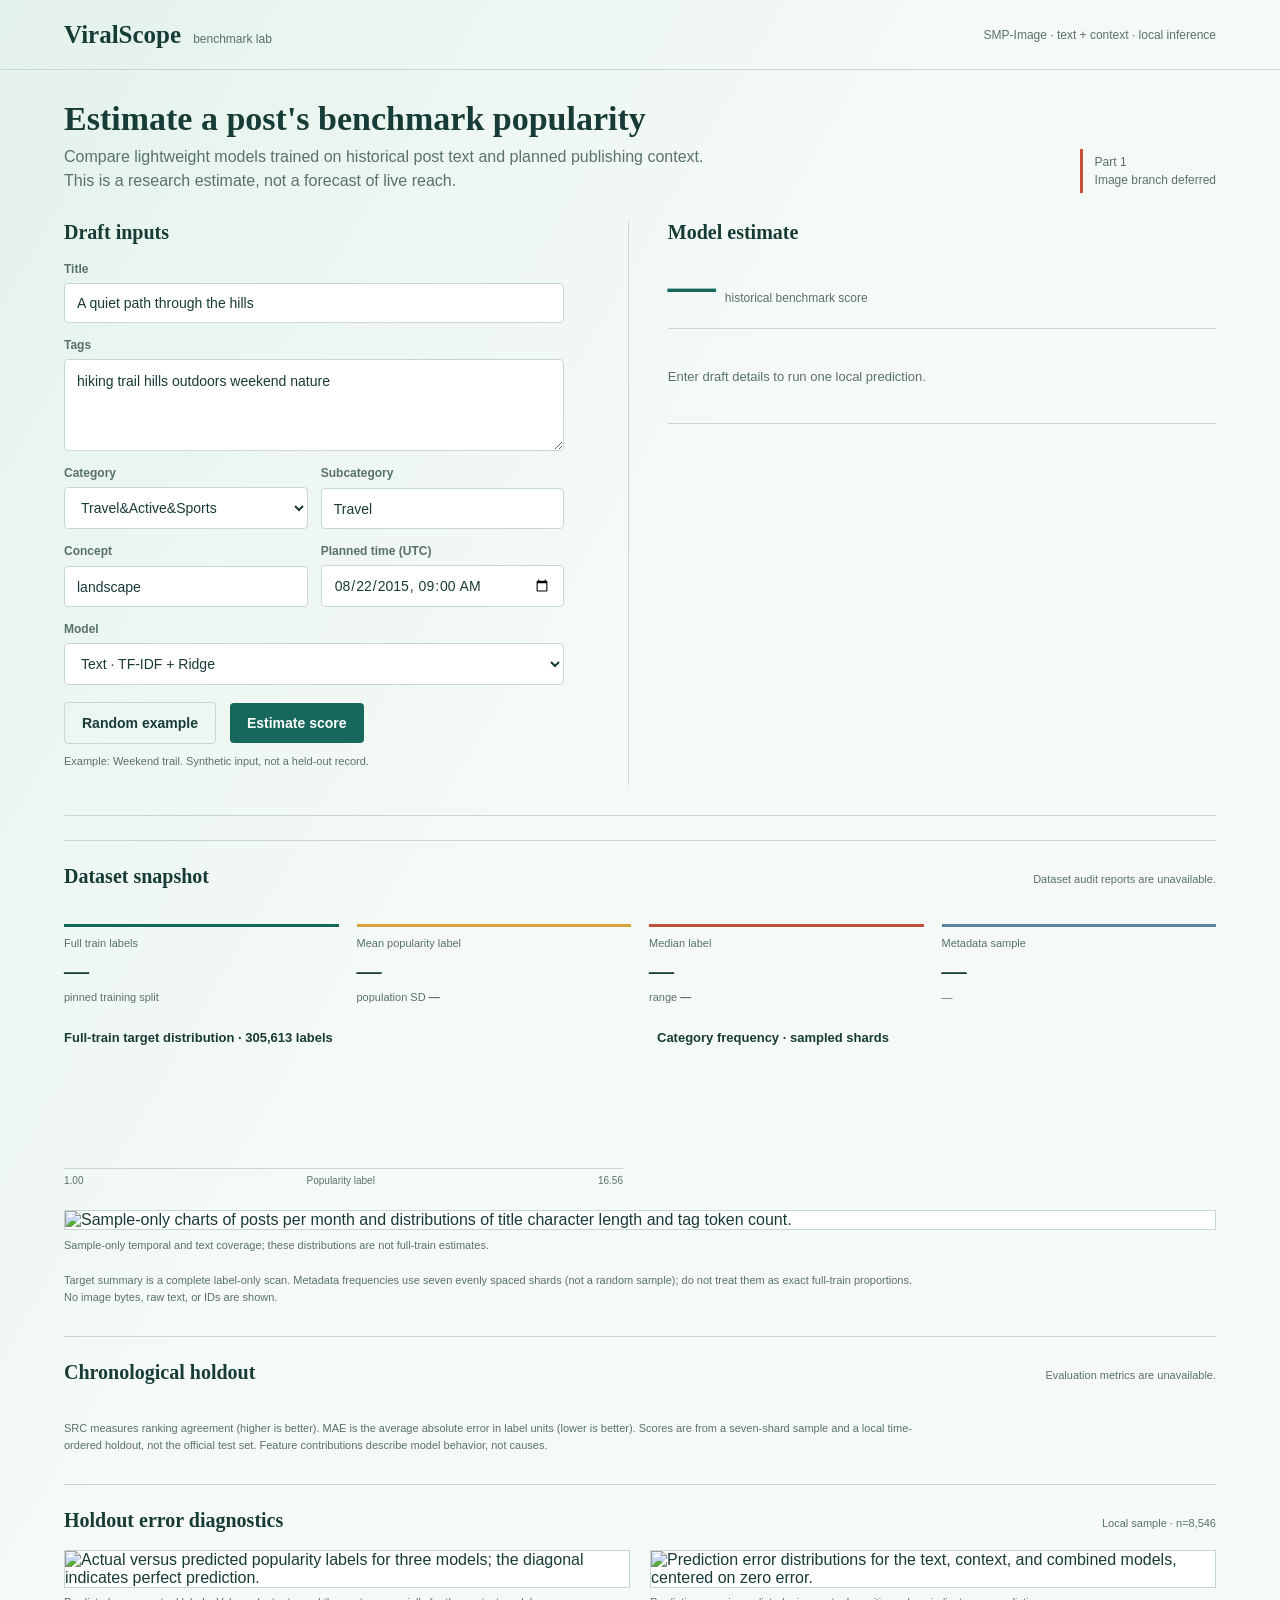
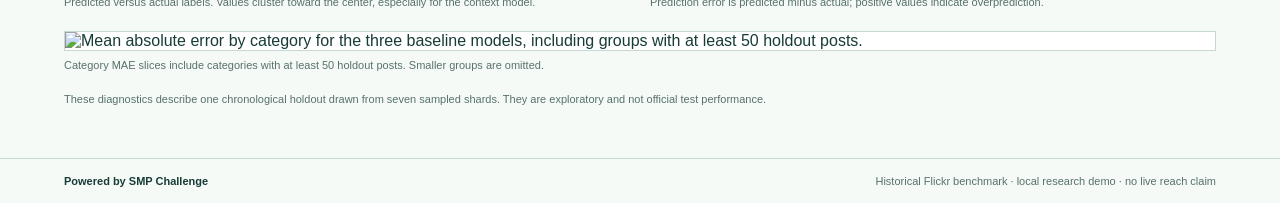
==== commit 97a0d9a3: "Add sampled text and temporal EDA" ====
--- a/web/index.html
+++ b/web/index.html
@@ -93,6 +93,9 @@
     .category-name { overflow-wrap: anywhere; color: var(--muted); }
     .category-track { height: 6px; background: #dbe8e3; }
     .category-fill { height: 100%; background: var(--coral); }
+    .sample-eda-figure { margin: 24px 0 0; }
+    .sample-eda-figure img { display: block; width: 100%; height: auto; border: 1px solid var(--line); background: white; }
+    .sample-eda-figure figcaption { margin-top: 8px; color: var(--muted); font-size: 11px; line-height: 1.45; }
     .metrics-head { display: flex; justify-content: space-between; align-items: baseline; gap: 16px; }
     .sample-count { color: var(--muted); font-size: 11px; text-align: right; }
     .metric-grid { display: grid; grid-template-columns: 1fr 1fr 1fr; gap: 22px; }
@@ -238,6 +241,10 @@
           <div id="category-bars" class="category-bars"></div>
         </div>
       </div>
+      <figure class="sample-eda-figure">
+        <img src="/api/diagnostics/sample-temporal-text.png" alt="Sample-only charts of posts per month and distributions of title character length and tag token count.">
+        <figcaption id="sample-eda-caption">Sample-only temporal and text coverage; these distributions are not full-train estimates.</figcaption>
+      </figure>
       <p class="fine-print">Target summary is a complete label-only scan. Metadata frequencies use seven evenly spaced shards (not a random sample); do not treat them as exact full-train proportions. No image bytes, raw text, or IDs are shown.</p>
     </section>
 
@@ -404,6 +411,14 @@
       document.querySelector("#sample-title-missing").textContent = `${missingRate.toFixed(1)}% missing titles in sample`;
       document.querySelector("#dataset-revision").textContent = `Revision ${data.revision.slice(0, 12)}`;
       document.querySelector("#category-heading").textContent = `Category frequency · ${data.metadata_sample.shards_scanned} of ${data.metadata_sample.shards_available} shards`;
+      if (data.sample_text_temporal_eda) {
+        const eda = data.sample_text_temporal_eda;
+        document.querySelector("#sample-eda-caption").textContent =
+          `Seven-shard sample only: ${eda.rows.toLocaleString()} posts, ` +
+          `median title ${eda.title_character_lengths.median} characters ` +
+          `(${eda.title_word_counts.median} words), median ${eda.tag_token_counts.median} tag tokens, ` +
+          `${eda.missing_or_blank.Title.toLocaleString()} missing titles. Not full-train estimates.`;
+      }
 
       const histogram = document.querySelector("#target-histogram");
       const maxCount = Math.max(...data.target.histogram_counts);
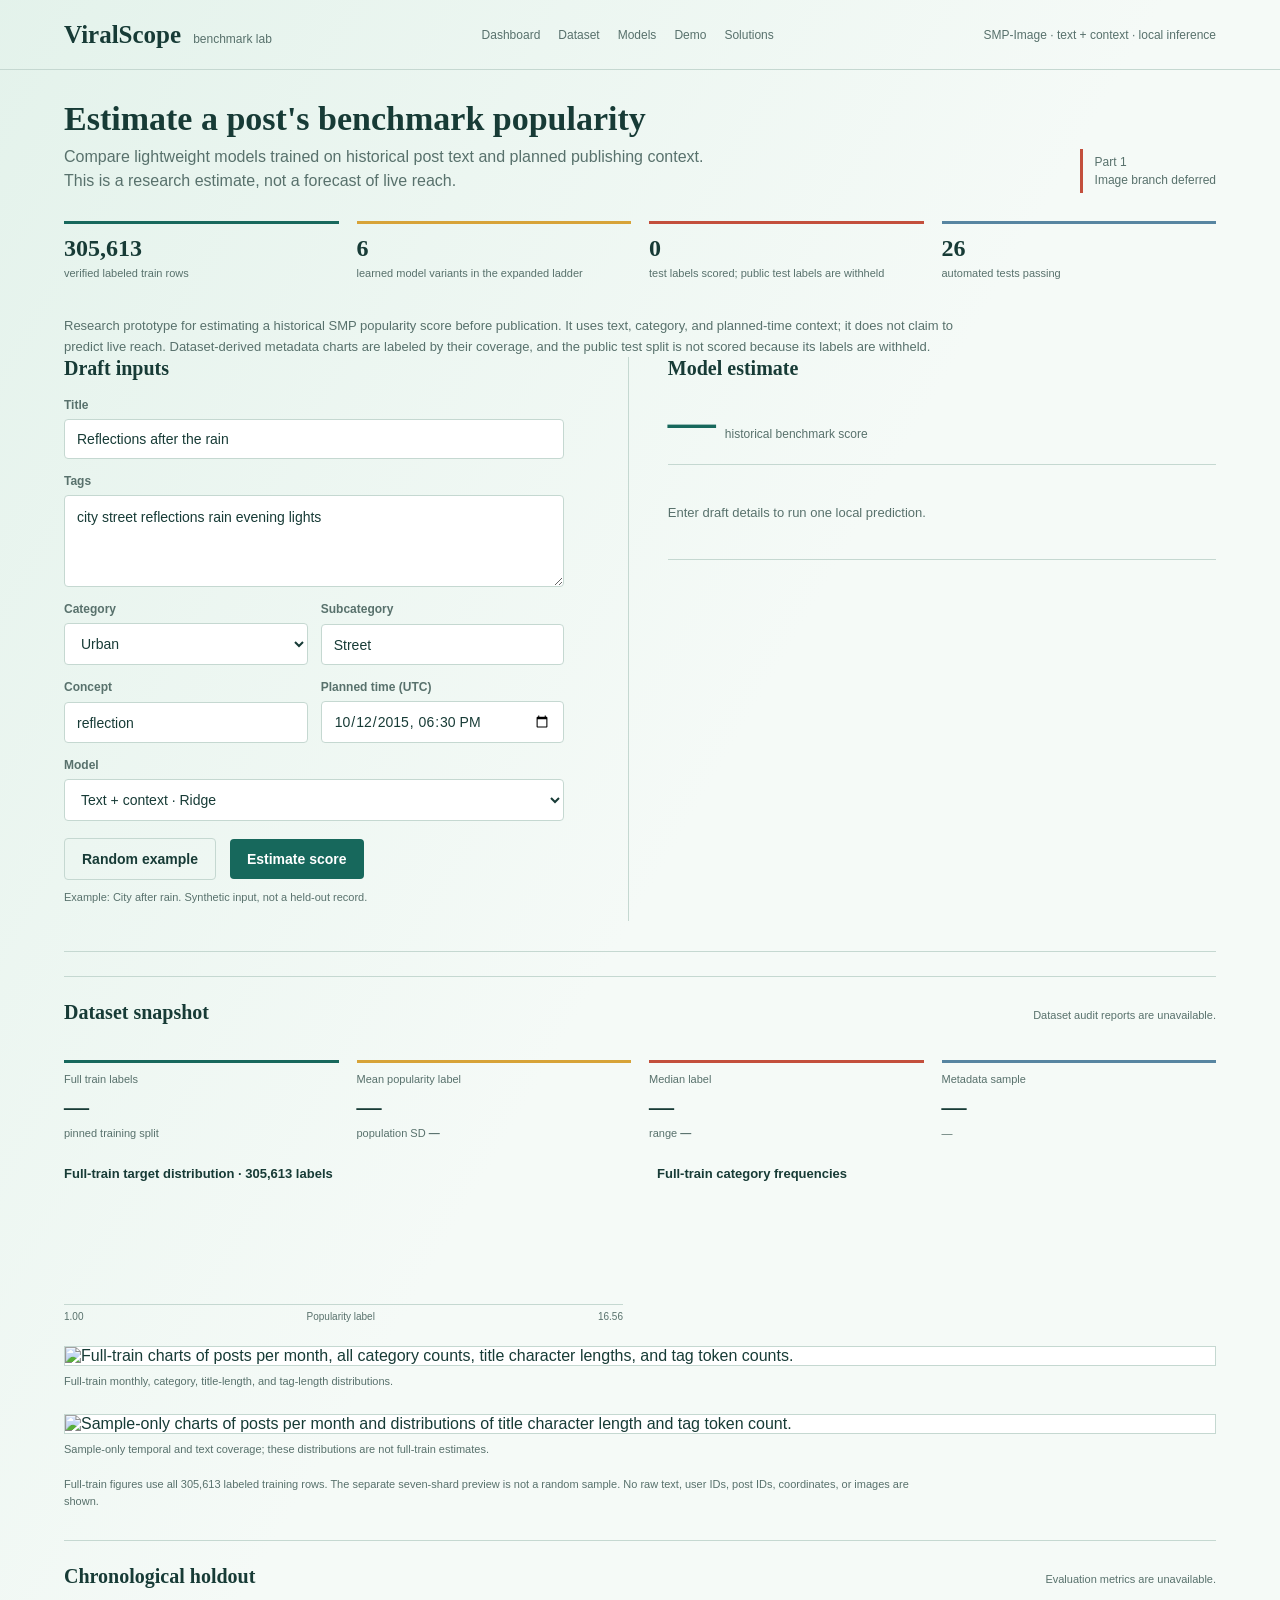
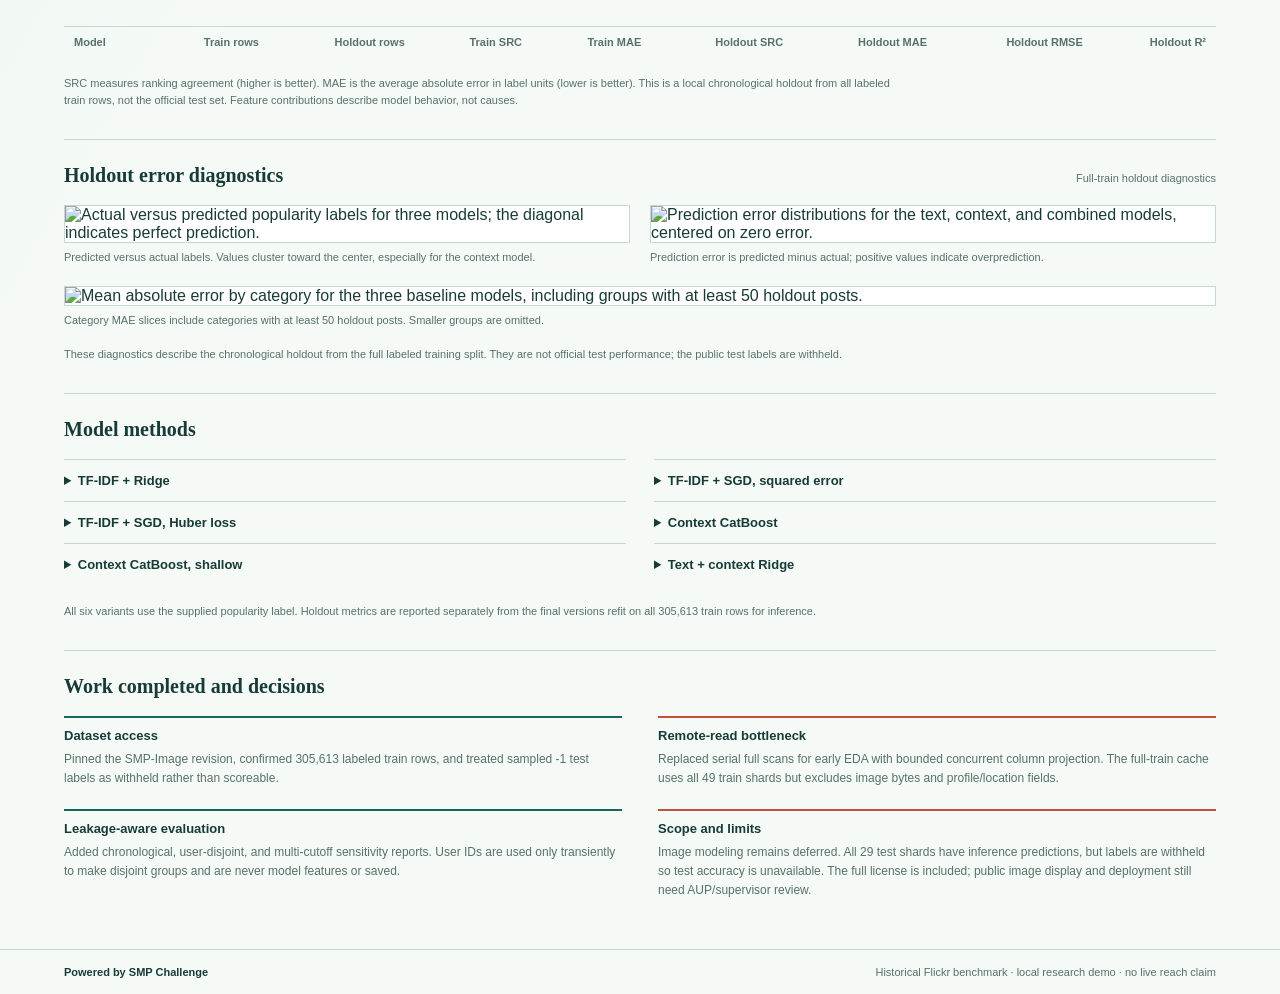
==== commit c568acb7: "Use all train shards and add six-model full-data evaluation" ====
--- a/web/index.html
+++ b/web/index.html
@@ -32,6 +32,8 @@
       display: flex;
       align-items: center;
       justify-content: space-between;
+      flex-wrap: wrap;
+      gap: 12px 24px;
       min-height: 70px;
       padding: 0 clamp(20px, 5vw, 72px);
       border-bottom: 1px solid var(--line);
@@ -39,6 +41,9 @@
     .brand { display: flex; align-items: baseline; gap: 12px; }
     .brand strong { font: 700 25px Georgia, serif; letter-spacing: 0; }
     .brand span, .header-note { color: var(--muted); font-size: 12px; }
+    .site-nav { display: flex; align-items: center; gap: 18px; }
+    .site-nav a { color: var(--muted); font-size: 12px; text-decoration: none; white-space: nowrap; }
+    .site-nav a:hover, .site-nav a:focus-visible { color: var(--green); text-decoration: underline; }
     main { max-width: 1320px; margin: auto; padding: 30px clamp(20px, 5vw, 72px) 50px; }
     .intro { display: flex; align-items: end; justify-content: space-between; gap: 24px; margin-bottom: 28px; }
     h1 { margin: 0 0 8px; font: 600 34px/1.1 Georgia, serif; letter-spacing: 0; }
@@ -93,9 +98,28 @@
     .category-name { overflow-wrap: anywhere; color: var(--muted); }
     .category-track { height: 6px; background: #dbe8e3; }
     .category-fill { height: 100%; background: var(--coral); }
+    .project-snapshot { display: grid; grid-template-columns: repeat(4, 1fr); gap: 18px; margin: 24px 0 34px; }
+    .project-stat { min-width: 0; padding: 11px 0 0; border-top: 3px solid var(--green); }
+    .project-stat:nth-child(2) { border-color: var(--gold); }
+    .project-stat:nth-child(3) { border-color: var(--coral); }
+    .project-stat:nth-child(4) { border-color: #5785a1; }
+    .project-stat b { display: block; font: 600 24px Georgia, serif; }
+    .project-stat span { display: block; margin-top: 4px; color: var(--muted); font-size: 11px; line-height: 1.4; }
+    .project-lede { max-width: 900px; margin: 0; color: var(--muted); font-size: 13px; line-height: 1.6; }
+    .model-notes { display: grid; grid-template-columns: 1fr 1fr; gap: 0 28px; }
+    .model-notes details { padding: 13px 0; border-top: 1px solid var(--line); }
+    .model-notes summary { color: var(--ink); font-size: 13px; font-weight: 700; cursor: pointer; }
+    .model-notes p { margin: 9px 0 0; color: var(--muted); font-size: 12px; line-height: 1.55; }
+    .solution-list { display: grid; grid-template-columns: repeat(2, 1fr); gap: 22px 36px; }
+    .solution-item { border-top: 2px solid var(--green); padding-top: 10px; }
+    .solution-item:nth-child(2n) { border-color: var(--coral); }
+    .solution-item h3 { margin: 0 0 7px; font-size: 13px; }
+    .solution-item p { margin: 0; color: var(--muted); font-size: 12px; line-height: 1.55; }
     .sample-eda-figure { margin: 24px 0 0; }
     .sample-eda-figure img { display: block; width: 100%; height: auto; border: 1px solid var(--line); background: white; }
     .sample-eda-figure figcaption { margin-top: 8px; color: var(--muted); font-size: 11px; line-height: 1.45; }
+    .test-inference { margin-top: 28px; }
+    .test-inference p { color: var(--muted); font-size: 12px; line-height: 1.5; }
     .metrics-head { display: flex; justify-content: space-between; align-items: baseline; gap: 16px; }
     .sample-count { color: var(--muted); font-size: 11px; text-align: right; }
     .metric-grid { display: grid; grid-template-columns: 1fr 1fr 1fr; gap: 22px; }
@@ -109,6 +133,11 @@
     .bar { height: 100%; background: var(--green); }
     .metric-model:nth-child(2) .bar { background: var(--gold); }
     .metric-model:nth-child(3) .bar { background: var(--coral); }
+    .metrics-table-wrap { max-width: 100%; margin-top: 20px; overflow-x: auto; }
+    .metrics-table { width: 100%; min-width: 820px; border-collapse: collapse; font-size: 11px; text-align: right; }
+    .metrics-table th, .metrics-table td { padding: 9px 10px; border-top: 1px solid var(--line); font-variant-numeric: tabular-nums; white-space: nowrap; }
+    .metrics-table thead th { color: var(--muted); font-weight: 700; }
+    .metrics-table th:first-child, .metrics-table td:first-child { text-align: left; }
     .fine-print { max-width: 850px; margin: 18px 0 0; color: var(--muted); font-size: 11px; line-height: 1.55; }
     .diagnostics { display: grid; grid-template-columns: repeat(2, minmax(0, 1fr)); gap: 20px; }
     .temporal-runs { display: grid; gap: 8px; }
@@ -125,6 +154,7 @@
       .intro { align-items: start; flex-direction: column; }
       .workspace { grid-template-columns: 1fr; }
       .result-area { border-left: 0; border-top: 1px solid var(--line); padding: 24px 0 0; }
+      .site-nav { order: 3; width: 100%; overflow-x: auto; padding: 5px 0; }
     }
     @media (max-width: 560px) {
       header { min-height: 62px; }
@@ -132,6 +162,8 @@
       h1 { font-size: 29px; }
       .field-grid, .metric-grid { grid-template-columns: 1fr; }
       .metric-grid { gap: 16px; }
+      .project-snapshot { grid-template-columns: 1fr 1fr; }
+      .model-notes, .solution-list { grid-template-columns: 1fr; }
       .dataset-kpis { grid-template-columns: 1fr 1fr; }
       .dataset-grid { grid-template-columns: 1fr; gap: 24px; }
       .category-row { grid-template-columns: minmax(95px, 1fr) 1.3fr auto; gap: 8px; }
@@ -145,10 +177,17 @@
 <body>
   <header>
     <div class="brand"><strong>ViralScope</strong><span>benchmark lab</span></div>
+    <nav class="site-nav" aria-label="Project sections">
+      <a href="#dashboard">Dashboard</a>
+      <a href="#dataset">Dataset</a>
+      <a href="#models">Models</a>
+      <a href="#demo">Demo</a>
+      <a href="#solutions">Solutions</a>
+    </nav>
     <div class="header-note">SMP-Image · text + context · local inference</div>
   </header>
   <main>
-    <section class="intro">
+    <section id="dashboard" class="intro">
       <div>
         <h1>Estimate a post's benchmark popularity</h1>
         <p>Compare lightweight models trained on historical post text and planned publishing context. This is a research estimate, not a forecast of live reach.</p>
@@ -156,7 +195,15 @@
       <div class="scope-mark">Part 1<br>Image branch deferred</div>
     </section>
 
-    <section class="workspace" aria-label="Prediction workspace">
+    <section class="project-snapshot" aria-label="Project status">
+      <div class="project-stat"><b>305,613</b><span>verified labeled train rows</span></div>
+      <div class="project-stat"><b id="dashboard-model-count">6</b><span>learned model variants in the expanded ladder</span></div>
+      <div class="project-stat"><b>0</b><span>test labels scored; public test labels are withheld</span></div>
+      <div class="project-stat"><b>26</b><span>automated tests passing</span></div>
+    </section>
+    <p class="project-lede">Research prototype for estimating a historical SMP popularity score before publication. It uses text, category, and planned-time context; it does not claim to predict live reach. Dataset-derived metadata charts are labeled by their coverage, and the public test split is not scored because its labels are withheld.</p>
+
+    <section id="demo" class="workspace" aria-label="Prediction workspace">
       <div>
         <h2>Draft inputs</h2>
         <form id="prediction-form">
@@ -191,7 +238,10 @@
           <label for="model">Model
             <select id="model" name="model">
               <option value="tfidf_ridge">Text · TF-IDF + Ridge</option>
+              <option value="tfidf_sgd">Text · TF-IDF + SGD</option>
+              <option value="tfidf_sgd_huber">Text · TF-IDF + Huber SGD</option>
               <option value="context_catboost">Context · CatBoost</option>
+              <option value="context_catboost_shallow">Context · CatBoost shallow</option>
               <option value="text_context_ridge">Text + context · Ridge</option>
             </select>
           </label>
@@ -219,7 +269,7 @@
     </section>
 
     <hr class="divider">
-    <section class="dataset-snapshot" aria-labelledby="dataset-title">
+    <section id="dataset" class="dataset-snapshot" aria-labelledby="dataset-title">
       <div class="metrics-head">
         <h2 id="dataset-title">Dataset snapshot</h2>
         <div id="dataset-revision" class="sample-count">Loading audits…</div>
@@ -237,25 +287,48 @@
           <div class="chart-axis"><span>1.00</span><span>Popularity label</span><span>16.56</span></div>
         </div>
         <div>
-          <h3 id="category-heading">Category frequency · sampled shards</h3>
+          <h3 id="category-heading">Full-train category frequencies</h3>
           <div id="category-bars" class="category-bars"></div>
         </div>
       </div>
+      <figure class="sample-eda-figure">
+        <img src="/api/diagnostics/full-train-temporal-text.png" alt="Full-train charts of posts per month, all category counts, title character lengths, and tag token counts.">
+        <figcaption id="full-train-eda-caption">Full-train monthly, category, title-length, and tag-length distributions.</figcaption>
+      </figure>
       <figure class="sample-eda-figure">
         <img src="/api/diagnostics/sample-temporal-text.png" alt="Sample-only charts of posts per month and distributions of title character length and tag token count.">
         <figcaption id="sample-eda-caption">Sample-only temporal and text coverage; these distributions are not full-train estimates.</figcaption>
       </figure>
-      <p class="fine-print">Target summary is a complete label-only scan. Metadata frequencies use seven evenly spaced shards (not a random sample); do not treat them as exact full-train proportions. No image bytes, raw text, or IDs are shown.</p>
+      <section id="test-inference-summary" class="test-inference" aria-labelledby="test-inference-title" hidden>
+        <div class="metrics-head">
+          <h3 id="test-inference-title">All-shard test inference · not scored</h3>
+          <div id="test-inference-count" class="sample-count"></div>
+        </div>
+        <p id="test-inference-note">Predictions cover every public test row. Labels are withheld, so these are not accuracy metrics. Regression outputs are unconstrained and may fall outside the full-train label range.</p>
+        <div class="metrics-table-wrap">
+          <table class="metrics-table">
+            <thead><tr><th>Model</th><th>Rows</th><th>Min</th><th>P10</th><th>Median</th><th>Mean</th><th>P90</th><th>Max</th><th>Outside train label range</th></tr></thead>
+            <tbody id="test-inference-body"></tbody>
+          </table>
+        </div>
+      </section>
+      <p class="fine-print">Full-train figures use all 305,613 labeled training rows. The separate seven-shard preview is not a random sample. No raw text, user IDs, post IDs, coordinates, or images are shown.</p>
     </section>
 
     <hr class="divider">
-    <section aria-labelledby="metrics-title">
+    <section id="models" aria-labelledby="metrics-title">
       <div class="metrics-head">
         <h2 id="metrics-title">Chronological holdout</h2>
         <div id="sample-count" class="sample-count">Loading evaluation…</div>
       </div>
       <div id="metrics" class="metric-grid"></div>
-      <p class="fine-print">SRC measures ranking agreement (higher is better). MAE is the average absolute error in label units (lower is better). Scores are from a seven-shard sample and a local time-ordered holdout, not the official test set. Feature contributions describe model behavior, not causes.</p>
+      <div class="metrics-table-wrap">
+        <table class="metrics-table">
+          <thead><tr><th>Model</th><th>Train rows</th><th>Holdout rows</th><th>Train SRC</th><th>Train MAE</th><th>Holdout SRC</th><th>Holdout MAE</th><th>Holdout RMSE</th><th>Holdout R²</th></tr></thead>
+          <tbody id="model-metrics-body"></tbody>
+        </table>
+      </div>
+      <p class="fine-print">SRC measures ranking agreement (higher is better). MAE is the average absolute error in label units (lower is better). This is a local chronological holdout from all labeled train rows, not the official test set. Feature contributions describe model behavior, not causes.</p>
     </section>
 
     <hr id="user-aware-divider" class="divider" hidden>
@@ -282,7 +355,7 @@
     <section aria-labelledby="diagnostics-title">
       <div class="metrics-head">
         <h2 id="diagnostics-title">Holdout error diagnostics</h2>
-        <div class="sample-count">Local sample · n=8,546</div>
+        <div id="diagnostic-count" class="sample-count">Full-train holdout diagnostics</div>
       </div>
       <div class="diagnostics">
         <figure class="diagnostic-figure">
@@ -298,7 +371,32 @@
           <figcaption>Category MAE slices include categories with at least 50 holdout posts. Smaller groups are omitted.</figcaption>
         </figure>
       </div>
-      <p class="fine-print">These diagnostics describe one chronological holdout drawn from seven sampled shards. They are exploratory and not official test performance.</p>
+      <p class="fine-print">These diagnostics describe the chronological holdout from the full labeled training split. They are not official test performance; the public test labels are withheld.</p>
+    </section>
+
+    <hr class="divider">
+    <section aria-labelledby="model-details-title">
+      <h2 id="model-details-title">Model methods</h2>
+      <div class="model-notes">
+        <details><summary>TF-IDF + Ridge</summary><p>Text-only baseline using title and tags as unigram/bigram TF-IDF features. Ridge regression uses alpha 2. Chosen as a fast, interpretable sparse-text baseline; signed term contributions are shown for individual predictions.</p></details>
+        <details><summary>TF-IDF + SGD, squared error</summary><p>Text-only stochastic linear regressor with L2 penalty, alpha 1e-5, and early stopping. Tests a scalable optimizer against closed-form Ridge on the same text representation.</p></details>
+        <details><summary>TF-IDF + SGD, Huber loss</summary><p>Text-only stochastic linear regressor with Huber loss, L2 penalty, alpha 1e-5, and early stopping. Tests a less outlier-sensitive loss; it is retained as a comparison even if its holdout scores are weaker.</p></details>
+        <details><summary>Context CatBoost</summary><p>Category, subcategory, concept, and cyclic UTC hour, weekday, and month. Uses 500 iterations, depth 8, learning rate 0.05. Chosen for nonlinear structured-feature interactions; per-prediction SHAP contributions are available.</p></details>
+        <details><summary>Context CatBoost, shallow</summary><p>Same context fields with 700 iterations, depth 5, and learning rate 0.04. A lower-depth comparison tests whether a shallower tree ensemble generalizes better.</p></details>
+        <details><summary>Text + context Ridge</summary><p>TF-IDF title/tags plus one-hot category, subcategory, and concept and cyclic time features, with Ridge alpha 2. Tests whether structured context adds value beyond text alone.</p></details>
+      </div>
+      <p class="fine-print">All six variants use the supplied popularity label. Holdout metrics are reported separately from the final versions refit on all 305,613 train rows for inference.</p>
+    </section>
+
+    <hr class="divider">
+    <section id="solutions" aria-labelledby="solutions-title">
+      <h2 id="solutions-title">Work completed and decisions</h2>
+      <div class="solution-list">
+        <article class="solution-item"><h3>Dataset access</h3><p>Pinned the SMP-Image revision, confirmed 305,613 labeled train rows, and treated sampled -1 test labels as withheld rather than scoreable.</p></article>
+        <article class="solution-item"><h3>Remote-read bottleneck</h3><p>Replaced serial full scans for early EDA with bounded concurrent column projection. The full-train cache uses all 49 train shards but excludes image bytes and profile/location fields.</p></article>
+        <article class="solution-item"><h3>Leakage-aware evaluation</h3><p>Added chronological, user-disjoint, and multi-cutoff sensitivity reports. User IDs are used only transiently to make disjoint groups and are never model features or saved.</p></article>
+        <article class="solution-item"><h3>Scope and limits</h3><p>Image modeling remains deferred. All 29 test shards have inference predictions, but labels are withheld so test accuracy is unavailable. The full license is included; public image display and deployment still need AUP/supervisor review.</p></article>
+      </div>
     </section>
   </main>
   <footer>
@@ -369,7 +467,10 @@
     let previousExampleIndex = -1;
     const metricNames = {
       tfidf_ridge: "Text · TF-IDF + Ridge",
+      tfidf_sgd: "Text · TF-IDF + SGD",
+      tfidf_sgd_huber: "Text · TF-IDF + Huber SGD",
       context_catboost: "Context · CatBoost",
+      context_catboost_shallow: "Context · CatBoost shallow",
       text_context_ridge: "Text + context · Ridge"
     };
 
@@ -383,7 +484,7 @@
       for (const field of ["title", "tags", "category", "subcategory", "concept", "planned_at"]) {
         form.elements[field].value = example[field];
       }
-      const models = ["tfidf_ridge", "context_catboost", "text_context_ridge"];
+      const models = ["tfidf_ridge", "tfidf_sgd", "tfidf_sgd_huber", "context_catboost", "context_catboost_shallow", "text_context_ridge"];
       form.elements.model.value = models[Math.floor(Math.random() * models.length)];
       document.querySelector("#score").textContent = "—";
       document.querySelector("#result-model").textContent = "";
@@ -410,7 +511,15 @@
       const missingRate = 100 * data.metadata_sample.missing_titles / data.metadata_sample.rows;
       document.querySelector("#sample-title-missing").textContent = `${missingRate.toFixed(1)}% missing titles in sample`;
       document.querySelector("#dataset-revision").textContent = `Revision ${data.revision.slice(0, 12)}`;
-      document.querySelector("#category-heading").textContent = `Category frequency · ${data.metadata_sample.shards_scanned} of ${data.metadata_sample.shards_available} shards`;
+      document.querySelector("#category-heading").textContent = `Category frequency · all ${data.train_rows.toLocaleString()} train rows`;
+      if (data.full_train_eda) {
+        const eda = data.full_train_eda;
+        document.querySelector("#full-train-eda-caption").textContent =
+          `Full train: ${eda.rows.toLocaleString()} rows, ` +
+          `${eda.missing_or_blank.Title.toLocaleString()} missing titles, ` +
+          `median title ${eda.title_character_lengths.median} characters, ` +
+          `median ${eda.tag_token_counts.median} tag tokens.`;
+      }
       if (data.sample_text_temporal_eda) {
         const eda = data.sample_text_temporal_eda;
         document.querySelector("#sample-eda-caption").textContent =
@@ -429,7 +538,7 @@
         histogram.append(bar);
       });
 
-      const categories = data.metadata_sample.categories;
+      const categories = data.full_train_eda?.category_frequencies || data.metadata_sample.categories.map(item => ({category: item.value, count: item.count}));
       const maxCategory = Math.max(...categories.map((item) => item.count));
       const categoryRoot = document.querySelector("#category-bars");
       categories.forEach((item) => {
@@ -437,7 +546,7 @@
         row.className = "category-row";
         const name = document.createElement("span");
         name.className = "category-name";
-        name.textContent = item.value;
+        name.textContent = item.category ?? item.value;
         const track = document.createElement("div");
         track.className = "category-track";
         const fill = document.createElement("div");
@@ -450,6 +559,27 @@
         row.append(name, track, count);
         categoryRoot.append(row);
       });
+
+      if (data.test_inference) {
+        const inference = data.test_inference;
+        document.querySelector("#test-inference-summary").hidden = false;
+        document.querySelector("#test-inference-count").textContent = `${inference.prediction_rows.toLocaleString()} rows · ${inference.test_shards} shards · all models`;
+        const root = document.querySelector("#test-inference-body");
+        Object.entries(inference.models).forEach(([name, summary]) => {
+          const row = document.createElement("tr");
+          [name, summary.rows, summary.min, summary.p10, summary.median, summary.mean, summary.p90, summary.max, summary.outside_train_label_range_count].forEach((value, index) => {
+            const cell = document.createElement(index === 0 ? "th" : "td");
+            cell.textContent = index === 0
+              ? metricNames[value] || value
+              : index === 1
+                ? Number(value).toLocaleString()
+                : Number(value).toFixed(2);
+            if (index === 0) cell.scope = "row";
+            row.append(cell);
+          });
+          root.append(row);
+        });
+      }
     }
 
     async function loadMetrics() {
@@ -457,7 +587,9 @@
       if (!response.ok) throw new Error("Evaluation metrics are unavailable.");
       const data = await response.json();
       document.querySelector("#sample-count").textContent = `${data.evaluation.train_rows.toLocaleString()} train / ${data.evaluation.holdout_rows.toLocaleString()} holdout rows`;
+      document.querySelector("#diagnostic-count").textContent = `Full-train holdout · n=${data.evaluation.holdout_rows.toLocaleString()}`;
       renderMetricCards(document.querySelector("#metrics"), data.metrics);
+      renderDetailedMetrics(data.evaluation, data.metrics);
       if (data.user_aware) {
         const evaluation = data.user_aware.evaluation;
         document.querySelector("#user-aware-divider").hidden = false;
@@ -492,7 +624,7 @@
     }
 
     function renderMetricCards(root, metrics) {
-      ["tfidf_ridge", "context_catboost", "text_context_ridge"].forEach((key) => {
+      Object.keys(metrics).filter((key) => key !== "median").forEach((key) => {
         const values = metrics[key].holdout;
         const section = document.createElement("article");
         section.className = "metric-model";
@@ -517,6 +649,35 @@
           section.append(track);
         });
         root.append(section);
+      });
+    }
+
+    function renderDetailedMetrics(evaluation, metrics) {
+      const root = document.querySelector("#model-metrics-body");
+      Object.entries(metrics).forEach(([name, values]) => {
+        const row = document.createElement("tr");
+        const cells = [
+          metricNames[name] || "Median baseline",
+          evaluation.train_rows,
+          evaluation.holdout_rows,
+          values.train.src,
+          values.train.mae,
+          values.holdout.src,
+          values.holdout.mae,
+          values.holdout.rmse,
+          values.holdout.r2,
+        ];
+        cells.forEach((value, index) => {
+          const cell = document.createElement(index === 0 ? "th" : "td");
+          cell.textContent = value == null
+            ? "n/a"
+            : index < 3
+              ? Number(value).toLocaleString()
+              : Number(value).toFixed(3);
+          if (index === 0) cell.scope = "row";
+          row.append(cell);
+        });
+        root.append(row);
       });
     }
 
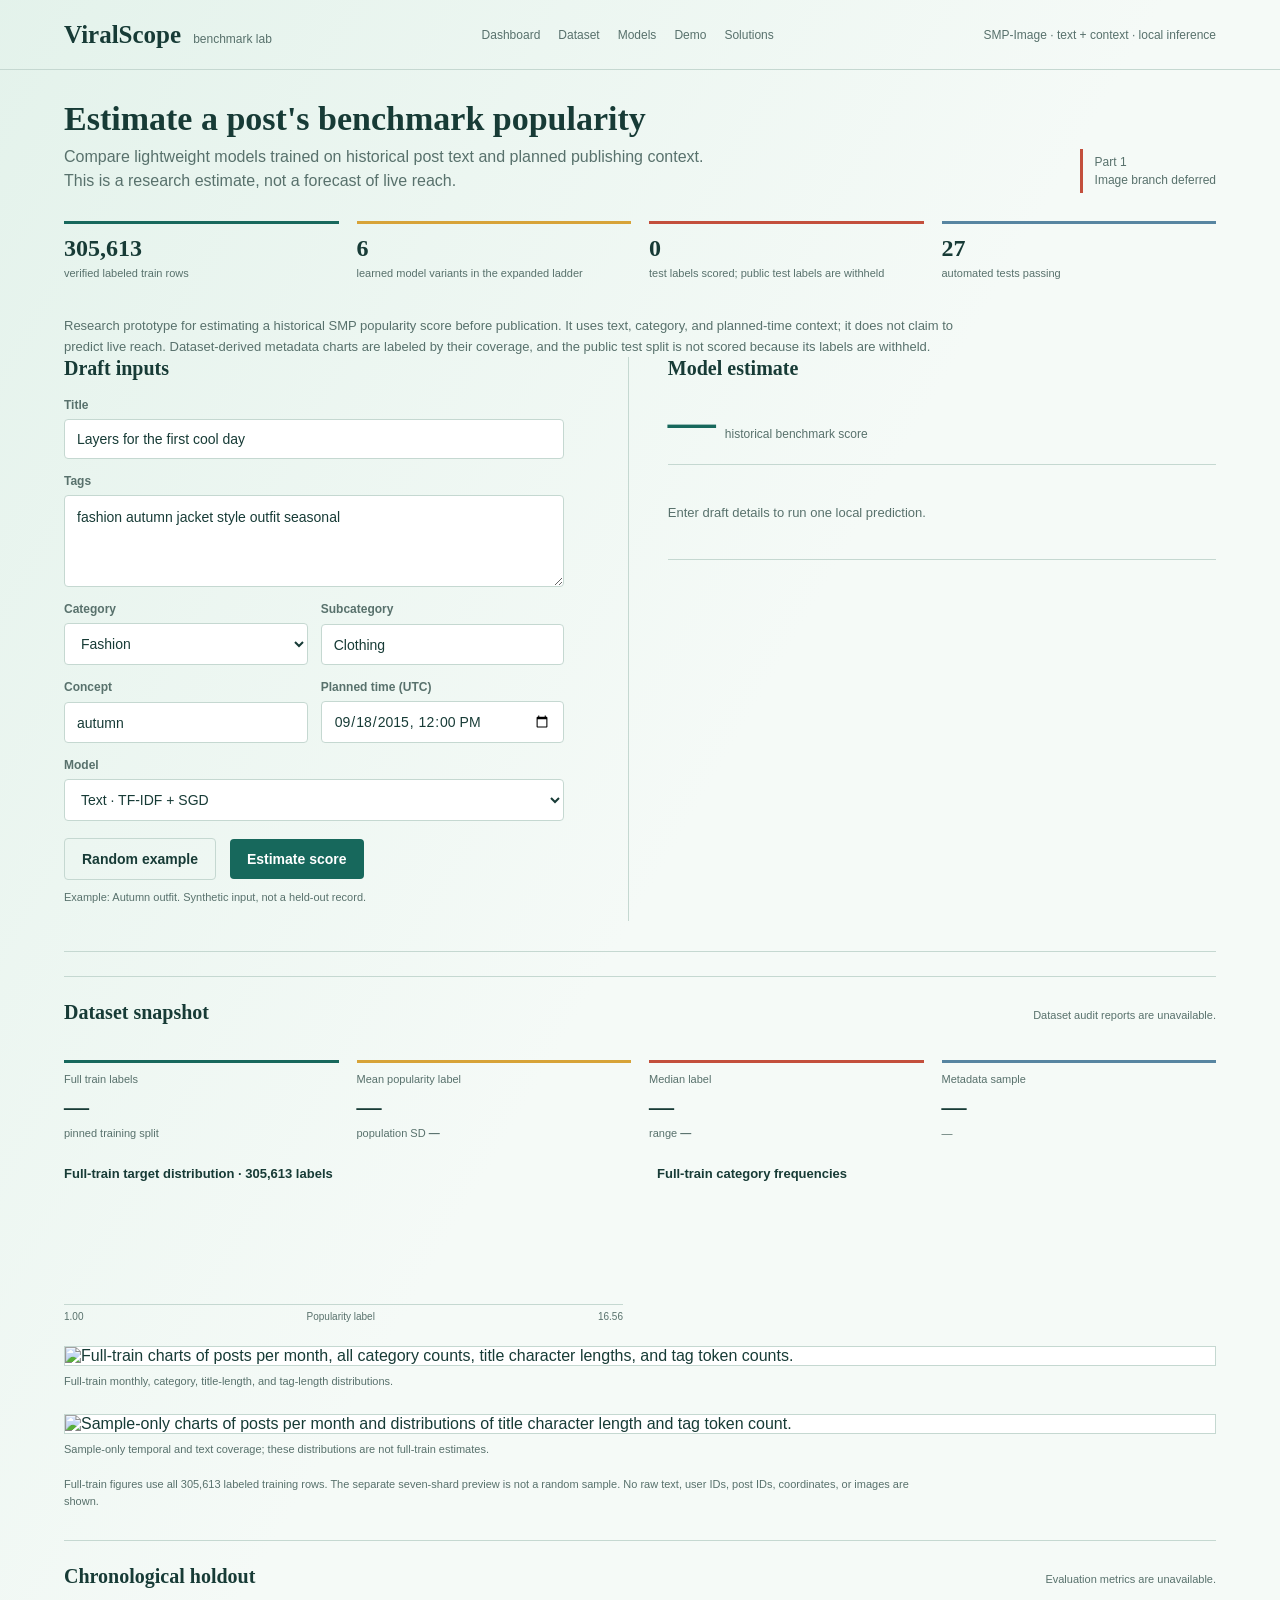
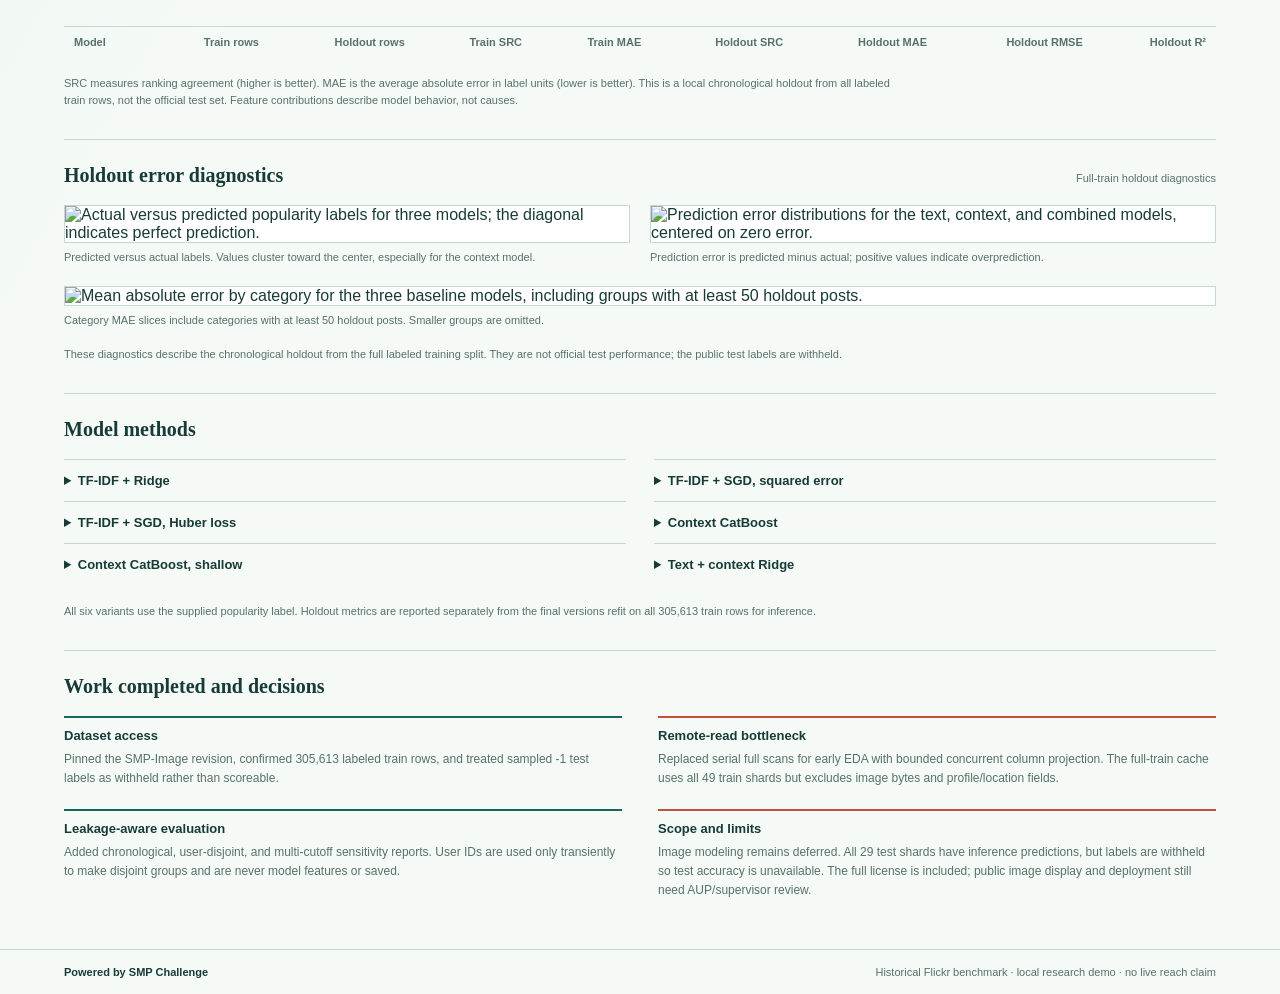
==== commit 8340d475: "Align blueprint with full-data six-model presentation" ====
--- a/web/index.html
+++ b/web/index.html
@@ -199,7 +199,7 @@
       <div class="project-stat"><b>305,613</b><span>verified labeled train rows</span></div>
       <div class="project-stat"><b id="dashboard-model-count">6</b><span>learned model variants in the expanded ladder</span></div>
       <div class="project-stat"><b>0</b><span>test labels scored; public test labels are withheld</span></div>
-      <div class="project-stat"><b>26</b><span>automated tests passing</span></div>
+      <div class="project-stat"><b>27</b><span>automated tests passing</span></div>
     </section>
     <p class="project-lede">Research prototype for estimating a historical SMP popularity score before publication. It uses text, category, and planned-time context; it does not claim to predict live reach. Dataset-derived metadata charts are labeled by their coverage, and the public test split is not scored because its labels are withheld.</p>
 
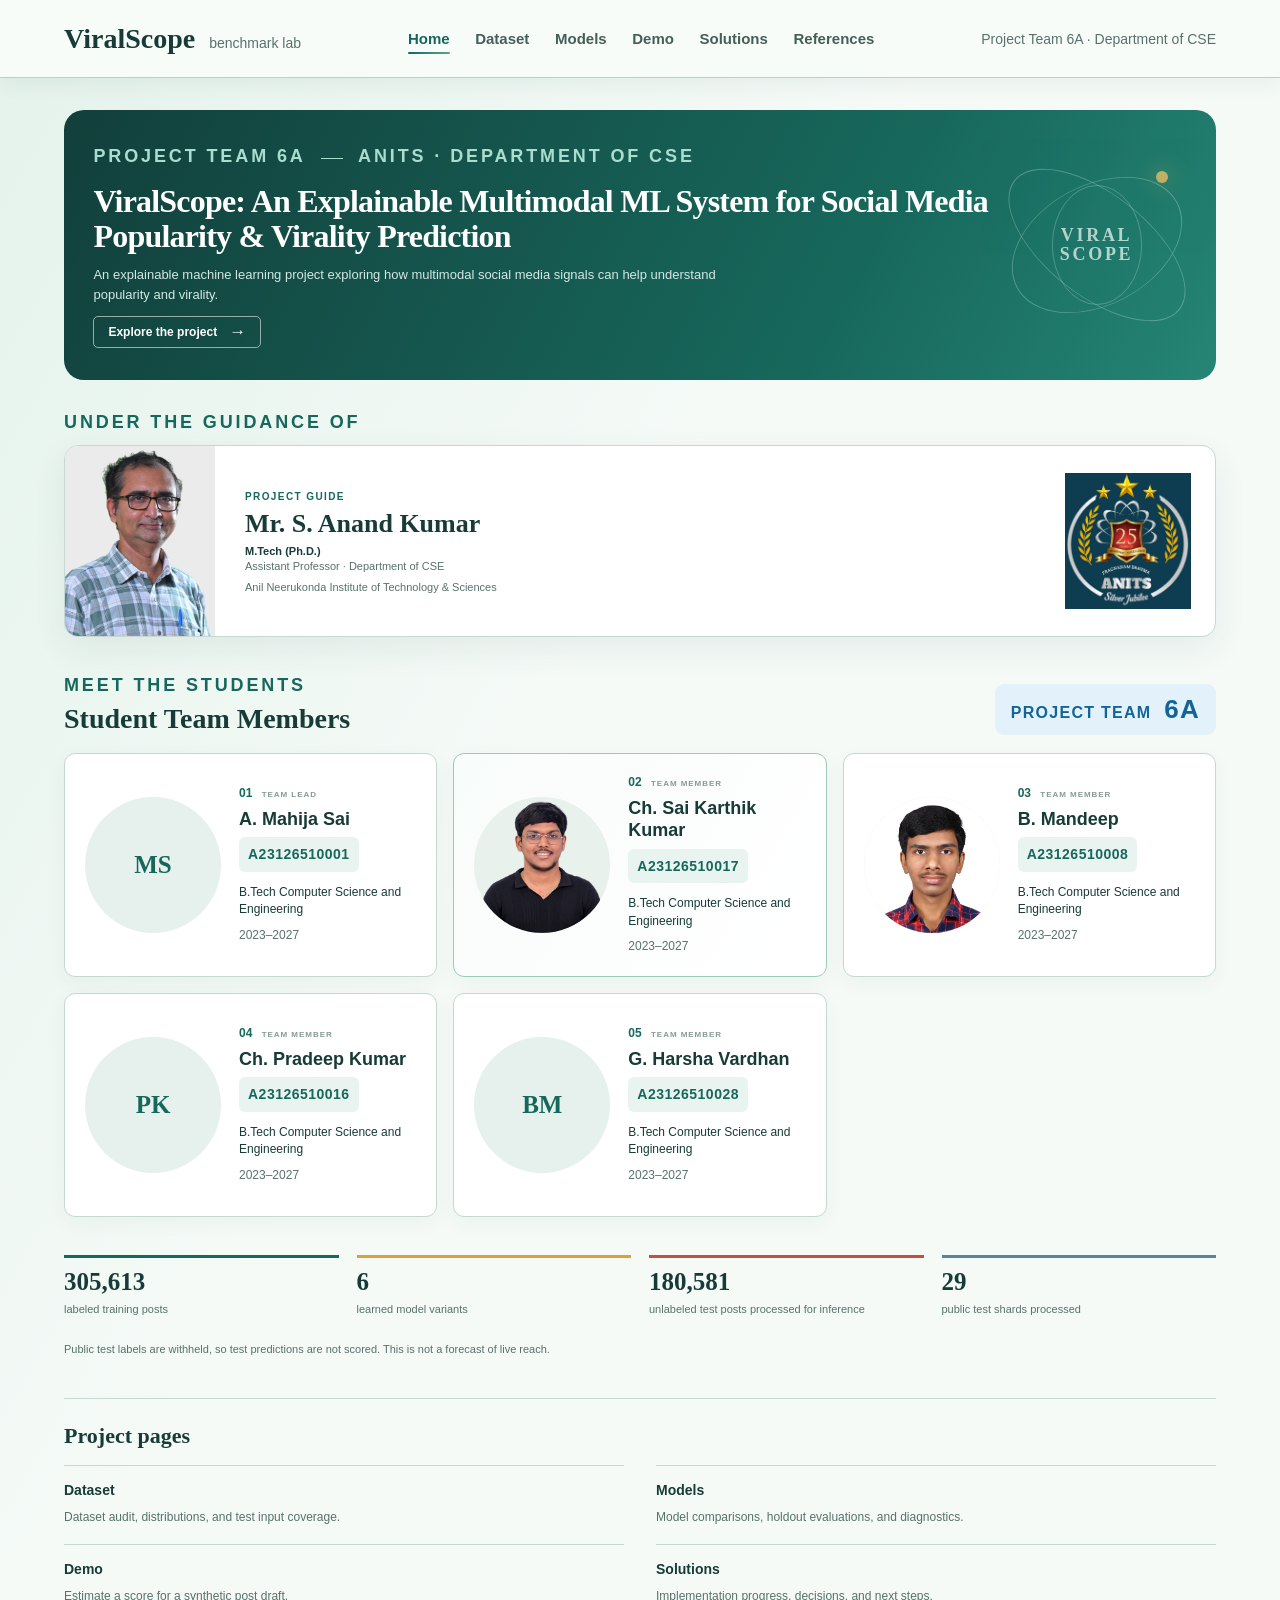
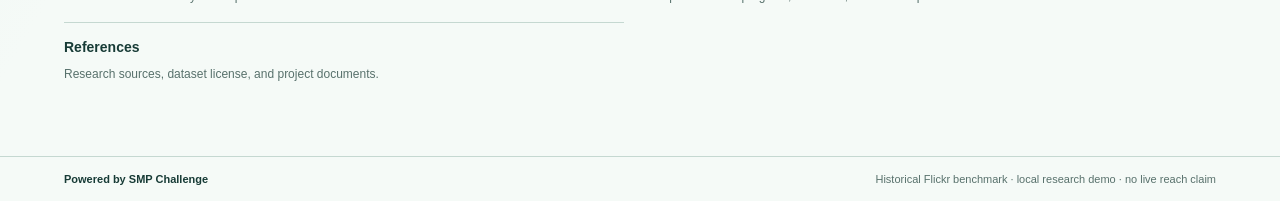
==== commit f5c9a41c: "Complete validation and refresh project website Co-authored-by: Copilot <223556219+Copilot@users.nor" ====
--- a/web/index.html
+++ b/web/index.html
@@ -4,736 +4,135 @@
   <meta charset="utf-8">
   <meta name="viewport" content="width=device-width, initial-scale=1">
   <meta name="theme-color" content="#e9f4f0">
-  <title>ViralScope | Popularity research demo</title>
-  <style>
-    :root {
-      color-scheme: light;
-      --ink: #173b36;
-      --muted: #58716c;
-      --line: #c5d8d1;
-      --paper: #f5faf7;
-      --mint: #e4f1ec;
-      --green: #17685c;
-      --coral: #c34f3c;
-      --gold: #d7a338;
-      --white: #fff;
-      font-family: "Trebuchet MS", Verdana, sans-serif;
-      color: var(--ink);
-      background: var(--paper);
-    }
-    * { box-sizing: border-box; }
-    body {
-      margin: 0;
-      min-width: 320px;
-      background: var(--paper);
-      background-image: linear-gradient(120deg, rgba(220, 239, 230, .7), transparent 42%);
-    }
-    header {
-      display: flex;
-      align-items: center;
-      justify-content: space-between;
-      flex-wrap: wrap;
-      gap: 12px 24px;
-      min-height: 70px;
-      padding: 0 clamp(20px, 5vw, 72px);
-      border-bottom: 1px solid var(--line);
-    }
-    .brand { display: flex; align-items: baseline; gap: 12px; }
-    .brand strong { font: 700 25px Georgia, serif; letter-spacing: 0; }
-    .brand span, .header-note { color: var(--muted); font-size: 12px; }
-    .site-nav { display: flex; align-items: center; gap: 18px; }
-    .site-nav a { color: var(--muted); font-size: 12px; text-decoration: none; white-space: nowrap; }
-    .site-nav a:hover, .site-nav a:focus-visible { color: var(--green); text-decoration: underline; }
-    main { max-width: 1320px; margin: auto; padding: 30px clamp(20px, 5vw, 72px) 50px; }
-    .intro { display: flex; align-items: end; justify-content: space-between; gap: 24px; margin-bottom: 28px; }
-    h1 { margin: 0 0 8px; font: 600 34px/1.1 Georgia, serif; letter-spacing: 0; }
-    .intro p { max-width: 650px; margin: 0; color: var(--muted); line-height: 1.5; }
-    .scope-mark { flex: 0 0 auto; border-left: 3px solid var(--coral); padding: 4px 0 4px 12px; color: var(--muted); font-size: 12px; line-height: 1.5; }
-    .workspace { display: grid; grid-template-columns: minmax(320px, .92fr) minmax(420px, 1.08fr); gap: clamp(28px, 5vw, 72px); }
-    h2 { margin: 0 0 18px; font: 600 20px Georgia, serif; letter-spacing: 0; }
-    form { display: grid; gap: 15px; }
-    .field-grid { display: grid; grid-template-columns: 1fr 1fr; gap: 13px; }
-    label { display: grid; gap: 7px; color: var(--muted); font-size: 12px; font-weight: 700; }
-    input, textarea, select {
-      width: 100%; min-width: 0; border: 1px solid var(--line); border-radius: 4px;
-      padding: 11px 12px; color: var(--ink); background: var(--white); font: 14px "Trebuchet MS", Verdana, sans-serif;
-    }
-    textarea { min-height: 92px; resize: vertical; line-height: 1.45; }
-    input:focus, textarea:focus, select:focus { outline: 2px solid rgba(23, 104, 92, .22); border-color: var(--green); }
-    .submit-row { display: flex; flex-wrap: wrap; align-items: center; gap: 10px 14px; margin-top: 2px; }
-    button { flex: 0 0 auto; white-space: nowrap; border: 0; border-radius: 4px; background: var(--green); color: white; padding: 12px 17px; font: 700 14px "Trebuchet MS", Verdana, sans-serif; cursor: pointer; }
-    button:hover { background: #10584e; }
-    button:disabled { opacity: .65; cursor: wait; }
-    button.secondary { border: 1px solid var(--line); background: transparent; color: var(--ink); }
-    button.secondary:hover { border-color: var(--green); background: var(--mint); }
-    .form-note { color: var(--muted); font-size: 11px; line-height: 1.45; }
-    .result-area { border-left: 1px solid var(--line); padding-left: clamp(22px, 3vw, 42px); min-width: 0; }
-    .result-head { display: flex; justify-content: space-between; align-items: start; gap: 16px; }
-    .score-wrap { display: flex; align-items: baseline; gap: 9px; margin: 4px 0 18px; }
-    .score { font: 600 48px/1 Georgia, serif; color: var(--green); }
-    .score-unit { color: var(--muted); font-size: 12px; }
-    .empty-state { min-height: 96px; display: flex; align-items: center; border-top: 1px solid var(--line); border-bottom: 1px solid var(--line); color: var(--muted); font-size: 13px; }
-    .explanation-list { display: grid; gap: 8px; padding: 0; margin: 14px 0 8px; list-style: none; }
-    .explanation-list li { display: grid; grid-template-columns: minmax(0, 1fr) auto; gap: 12px; padding-bottom: 7px; border-bottom: 1px solid #dce8e3; font-size: 12px; }
-    .explanation-list li span:first-child { overflow-wrap: anywhere; }
-    .positive { color: var(--coral); font-variant-numeric: tabular-nums; }
-    .negative { color: var(--green); font-variant-numeric: tabular-nums; }
-    .error { color: #a42e21; font-size: 12px; }
-    .divider { height: 1px; border: 0; margin: 30px 0 24px; background: var(--line); }
-    .dataset-snapshot { padding-top: 24px; border-top: 1px solid var(--line); }
-    .dataset-kpis { display: grid; grid-template-columns: repeat(4, 1fr); gap: 18px; margin: 18px 0 24px; }
-    .dataset-kpi { min-width: 0; padding-top: 9px; border-top: 3px solid var(--green); }
-    .dataset-kpi:nth-child(2) { border-color: var(--gold); }
-    .dataset-kpi:nth-child(3) { border-color: var(--coral); }
-    .dataset-kpi:nth-child(4) { border-color: #5785a1; }
-    .dataset-kpi span, .dataset-kpi small { display: block; color: var(--muted); font-size: 11px; line-height: 1.45; }
-    .dataset-kpi strong { display: block; margin: 5px 0; font: 600 25px Georgia, serif; font-variant-numeric: tabular-nums; }
-    .dataset-grid { display: grid; grid-template-columns: 1fr 1fr; gap: 34px; }
-    .dataset-grid h3 { margin: 0 0 12px; font-size: 13px; }
-    .histogram { display: flex; align-items: end; gap: 4px; height: 112px; padding: 8px 0 0; border-bottom: 1px solid var(--line); }
-    .histogram span { flex: 1 1 0; min-width: 3px; background: #4b9b87; }
-    .chart-axis { display: flex; justify-content: space-between; margin-top: 6px; color: var(--muted); font-size: 10px; }
-    .category-bars { display: grid; gap: 8px; }
-    .category-row { display: grid; grid-template-columns: minmax(100px, 1.15fr) 2fr auto; align-items: center; gap: 10px; font-size: 11px; }
-    .category-name { overflow-wrap: anywhere; color: var(--muted); }
-    .category-track { height: 6px; background: #dbe8e3; }
-    .category-fill { height: 100%; background: var(--coral); }
-    .project-snapshot { display: grid; grid-template-columns: repeat(4, 1fr); gap: 18px; margin: 24px 0 34px; }
-    .project-stat { min-width: 0; padding: 11px 0 0; border-top: 3px solid var(--green); }
-    .project-stat:nth-child(2) { border-color: var(--gold); }
-    .project-stat:nth-child(3) { border-color: var(--coral); }
-    .project-stat:nth-child(4) { border-color: #5785a1; }
-    .project-stat b { display: block; font: 600 24px Georgia, serif; }
-    .project-stat span { display: block; margin-top: 4px; color: var(--muted); font-size: 11px; line-height: 1.4; }
-    .project-lede { max-width: 900px; margin: 0; color: var(--muted); font-size: 13px; line-height: 1.6; }
-    .model-notes { display: grid; grid-template-columns: 1fr 1fr; gap: 0 28px; }
-    .model-notes details { padding: 13px 0; border-top: 1px solid var(--line); }
-    .model-notes summary { color: var(--ink); font-size: 13px; font-weight: 700; cursor: pointer; }
-    .model-notes p { margin: 9px 0 0; color: var(--muted); font-size: 12px; line-height: 1.55; }
-    .solution-list { display: grid; grid-template-columns: repeat(2, 1fr); gap: 22px 36px; }
-    .solution-item { border-top: 2px solid var(--green); padding-top: 10px; }
-    .solution-item:nth-child(2n) { border-color: var(--coral); }
-    .solution-item h3 { margin: 0 0 7px; font-size: 13px; }
-    .solution-item p { margin: 0; color: var(--muted); font-size: 12px; line-height: 1.55; }
-    .sample-eda-figure { margin: 24px 0 0; }
-    .sample-eda-figure img { display: block; width: 100%; height: auto; border: 1px solid var(--line); background: white; }
-    .sample-eda-figure figcaption { margin-top: 8px; color: var(--muted); font-size: 11px; line-height: 1.45; }
-    .test-inference { margin-top: 28px; }
-    .test-inference p { color: var(--muted); font-size: 12px; line-height: 1.5; }
-    .metrics-head { display: flex; justify-content: space-between; align-items: baseline; gap: 16px; }
-    .sample-count { color: var(--muted); font-size: 11px; text-align: right; }
-    .metric-grid { display: grid; grid-template-columns: 1fr 1fr 1fr; gap: 22px; }
-    .metric-model { min-width: 0; padding-top: 12px; border-top: 3px solid var(--green); }
-    .metric-model:nth-child(2) { border-color: var(--gold); }
-    .metric-model:nth-child(3) { border-color: var(--coral); }
-    .metric-model h3 { margin: 0 0 14px; font-size: 13px; line-height: 1.3; }
-    .metric-row { display: flex; justify-content: space-between; gap: 8px; margin: 7px 0 4px; color: var(--muted); font-size: 11px; }
-    .metric-row b { color: var(--ink); font-variant-numeric: tabular-nums; }
-    .bar-track { height: 5px; background: #dbe8e3; }
-    .bar { height: 100%; background: var(--green); }
-    .metric-model:nth-child(2) .bar { background: var(--gold); }
-    .metric-model:nth-child(3) .bar { background: var(--coral); }
-    .metrics-table-wrap { max-width: 100%; margin-top: 20px; overflow-x: auto; }
-    .metrics-table { width: 100%; min-width: 820px; border-collapse: collapse; font-size: 11px; text-align: right; }
-    .metrics-table th, .metrics-table td { padding: 9px 10px; border-top: 1px solid var(--line); font-variant-numeric: tabular-nums; white-space: nowrap; }
-    .metrics-table thead th { color: var(--muted); font-weight: 700; }
-    .metrics-table th:first-child, .metrics-table td:first-child { text-align: left; }
-    .fine-print { max-width: 850px; margin: 18px 0 0; color: var(--muted); font-size: 11px; line-height: 1.55; }
-    .diagnostics { display: grid; grid-template-columns: repeat(2, minmax(0, 1fr)); gap: 20px; }
-    .temporal-runs { display: grid; gap: 8px; }
-    .temporal-row { display: grid; grid-template-columns: minmax(150px, 1fr) minmax(160px, 1fr) minmax(170px, 1fr) minmax(170px, 1fr); gap: 12px; align-items: center; padding: 10px 0; border-top: 1px solid var(--line); font-size: 12px; }
-    .temporal-row span { min-width: 0; overflow-wrap: anywhere; }
-    .temporal-row strong { color: var(--ink); }
-    .diagnostic-figure { min-width: 0; margin: 0; }
-    .diagnostic-figure:last-child { grid-column: 1 / -1; }
-    .diagnostic-figure img { display: block; width: 100%; height: auto; border: 1px solid var(--line); background: white; }
-    .diagnostic-figure figcaption { margin-top: 7px; color: var(--muted); font-size: 11px; line-height: 1.4; }
-    footer { display: flex; justify-content: space-between; gap: 18px; padding: 16px clamp(20px, 5vw, 72px); border-top: 1px solid var(--line); color: var(--muted); font-size: 11px; }
-    footer strong { color: var(--ink); }
-    @media (max-width: 850px) {
-      .intro { align-items: start; flex-direction: column; }
-      .workspace { grid-template-columns: 1fr; }
-      .result-area { border-left: 0; border-top: 1px solid var(--line); padding: 24px 0 0; }
-      .site-nav { order: 3; width: 100%; overflow-x: auto; padding: 5px 0; }
-    }
-    @media (max-width: 560px) {
-      header { min-height: 62px; }
-      .header-note { max-width: 125px; text-align: right; }
-      h1 { font-size: 29px; }
-      .field-grid, .metric-grid { grid-template-columns: 1fr; }
-      .metric-grid { gap: 16px; }
-      .project-snapshot { grid-template-columns: 1fr 1fr; }
-      .model-notes, .solution-list { grid-template-columns: 1fr; }
-      .dataset-kpis { grid-template-columns: 1fr 1fr; }
-      .dataset-grid { grid-template-columns: 1fr; gap: 24px; }
-      .category-row { grid-template-columns: minmax(95px, 1fr) 1.3fr auto; gap: 8px; }
-      .diagnostics { grid-template-columns: 1fr; }
-      .diagnostic-figure:last-child { grid-column: auto; }
-      .temporal-row { grid-template-columns: 1fr 1fr; gap: 8px; }
-      footer { flex-direction: column; }
-    }
-  </style>
+  <title>ViralScope | Project Team 6A</title>
+  <link rel="stylesheet" href="/web/presentation.css?v=20261108-14">
+  <script defer src="/web/image-viewer.js?v=20261110"></script>
 </head>
 <body>
   <header>
-    <div class="brand"><strong>ViralScope</strong><span>benchmark lab</span></div>
-    <nav class="site-nav" aria-label="Project sections">
-      <a href="#dashboard">Dashboard</a>
-      <a href="#dataset">Dataset</a>
-      <a href="#models">Models</a>
-      <a href="#demo">Demo</a>
-      <a href="#solutions">Solutions</a>
+    <a class="brand" href="/"><strong>ViralScope</strong><span>benchmark lab</span></a>
+    <nav class="site-nav" aria-label="Project pages">
+      <a href="/" aria-current="page">Home</a><a href="/dataset">Dataset</a><a href="/models">Models</a><a href="/demo">Demo</a><a href="/solutions">Solutions</a><a href="/references">References</a>
     </nav>
-    <div class="header-note">SMP-Image · text + context · local inference</div>
+    <span class="header-note">Project Team 6A · Department of CSE</span>
   </header>
   <main>
-    <section id="dashboard" class="intro">
-      <div>
-        <h1>Estimate a post's benchmark popularity</h1>
-        <p>Compare lightweight models trained on historical post text and planned publishing context. This is a research estimate, not a forecast of live reach.</p>
+    <section class="project-hero">
+      <div class="project-hero-copy">
+        <p class="eyebrow">PROJECT TEAM 6A <span></span> ANITS · DEPARTMENT OF CSE</p>
+        <h1>ViralScope: An Explainable Multimodal ML System for Social Media Popularity &amp; Virality Prediction</h1>
+        <p class="hero-description">An explainable machine learning project exploring how multimodal social media signals can help understand popularity and virality.</p>
+        <a class="hero-link" href="/demo">Explore the project <span aria-hidden="true">→</span></a>
       </div>
-      <div class="scope-mark">Part 1<br>Image branch deferred</div>
+      <div class="hero-mark" aria-hidden="true">
+        <span class="hero-orbit orbit-one"></span>
+        <span class="hero-orbit orbit-two"></span>
+        <span class="hero-orbit orbit-three"></span>
+        <span class="hero-dot"></span>
+        <span class="hero-mark-label">VIRAL<br>SCOPE</span>
+      </div>
     </section>
 
-    <section class="project-snapshot" aria-label="Project status">
-      <div class="project-stat"><b>305,613</b><span>verified labeled train rows</span></div>
-      <div class="project-stat"><b id="dashboard-model-count">6</b><span>learned model variants in the expanded ladder</span></div>
-      <div class="project-stat"><b>0</b><span>test labels scored; public test labels are withheld</span></div>
-      <div class="project-stat"><b>27</b><span>automated tests passing</span></div>
-    </section>
-    <p class="project-lede">Research prototype for estimating a historical SMP popularity score before publication. It uses text, category, and planned-time context; it does not claim to predict live reach. Dataset-derived metadata charts are labeled by their coverage, and the public test split is not scored because its labels are withheld.</p>
-
-    <section id="demo" class="workspace" aria-label="Prediction workspace">
-      <div>
-        <h2>Draft inputs</h2>
-        <form id="prediction-form">
-          <label for="title">Title
-            <input id="title" name="title" maxlength="300" placeholder="A short post title">
-          </label>
-          <label for="tags">Tags
-            <textarea id="tags" name="tags" maxlength="10000" placeholder="Separate tags with spaces or commas"></textarea>
-          </label>
-          <div class="field-grid">
-            <label for="category">Category
-              <select id="category" name="category" required>
-                <option value="">Choose a category</option>
-                <option>Animal</option><option>Electronics</option><option>Entertainment</option>
-                <option>Family</option><option>Fashion</option><option>Food</option>
-                <option>Holiday&amp;Celebrations</option><option>Social&amp;People</option>
-                <option>Travel&amp;Active&amp;Sports</option><option>Urban</option><option>Whether&amp;Season</option>
-              </select>
-            </label>
-            <label for="subcategory">Subcategory
-              <input id="subcategory" name="subcategory" maxlength="100" placeholder="Optional">
-            </label>
-          </div>
-          <div class="field-grid">
-            <label for="concept">Concept
-              <input id="concept" name="concept" maxlength="200" placeholder="Optional">
-            </label>
-            <label for="planned-at">Planned time (UTC)
-              <input id="planned-at" name="planned_at" type="datetime-local" required>
-            </label>
-          </div>
-          <label for="model">Model
-            <select id="model" name="model">
-              <option value="tfidf_ridge">Text · TF-IDF + Ridge</option>
-              <option value="tfidf_sgd">Text · TF-IDF + SGD</option>
-              <option value="tfidf_sgd_huber">Text · TF-IDF + Huber SGD</option>
-              <option value="context_catboost">Context · CatBoost</option>
-              <option value="context_catboost_shallow">Context · CatBoost shallow</option>
-              <option value="text_context_ridge">Text + context · Ridge</option>
-            </select>
-          </label>
-          <div class="submit-row">
-            <button id="random-example" class="secondary" type="button">Random example</button>
-            <button id="submit-button" type="submit">Estimate score</button>
-            <span id="example-caption" class="form-note" aria-live="polite">Synthetic draft examples; no image, account, or live platform data is sent.</span>
-          </div>
-          <div id="form-error" class="error" role="alert"></div>
-        </form>
+    <section class="guide-section" aria-labelledby="guide-title">
+      <div class="section-kicker">UNDER THE GUIDANCE OF</div>
+      <article class="guide-card">
+        <div class="guide-photo-wrap">
+          <img class="guide-photo" src="/web/photos/Mr._S._Anandh_Kumar_100776__Assistant_Professor_CSE.png" alt="Mr. S. Anand Kumar">
+        </div>
+        <div class="guide-details">
+          <span class="guide-label">PROJECT GUIDE</span>
+          <h2 id="guide-title">Mr. S. Anand Kumar</h2>
+          <p class="guide-qualification">M.Tech (Ph.D.)</p>
+          <p class="guide-role">Assistant Professor · Department of CSE</p>
+          <p class="guide-institute">Anil Neerukonda Institute of Technology &amp; Sciences</p>
+        </div>
+        <div class="guide-seal">
+          <img src="/web/photos/anits%20logo.jpg" alt="Anil Neerukonda Institute of Technology and Sciences logo">
+        </div>
       </div>
-
-      <section class="result-area" aria-live="polite">
-        <div class="result-head">
-          <div>
-            <h2>Model estimate</h2>
-            <div class="score-wrap"><span id="score" class="score">—</span><span class="score-unit">historical benchmark score</span></div>
-          </div>
-          <span id="result-model" class="sample-count"></span>
-        </div>
-        <div id="empty-state" class="empty-state">Enter draft details to run one local prediction.</div>
-        <ul id="explanations" class="explanation-list"></ul>
-        <p id="explanation-note" class="fine-print"></p>
-      </section>
     </section>
 
-    <hr class="divider">
-    <section id="dataset" class="dataset-snapshot" aria-labelledby="dataset-title">
-      <div class="metrics-head">
-        <h2 id="dataset-title">Dataset snapshot</h2>
-        <div id="dataset-revision" class="sample-count">Loading audits…</div>
+    <section class="team-section" aria-labelledby="team-title">
+      <div class="team-heading">
+        <div>
+          <div class="section-kicker">MEET THE STUDENTS</div>
+          <h2 id="team-title">Student Team Members</h2>
+        </div>
+        <span class="team-badge">PROJECT TEAM <strong>6A</strong></span>
       </div>
-      <div class="dataset-kpis">
-        <div class="dataset-kpi"><span>Full train labels</span><strong id="dataset-rows">—</strong><small>pinned training split</small></div>
-        <div class="dataset-kpi"><span>Mean popularity label</span><strong id="dataset-mean">—</strong><small>population SD <b id="dataset-std">—</b></small></div>
-        <div class="dataset-kpi"><span>Median label</span><strong id="dataset-median">—</strong><small>range <b id="dataset-range">—</b></small></div>
-        <div class="dataset-kpi"><span>Metadata sample</span><strong id="sample-rows">—</strong><small id="sample-title-missing">—</small></div>
+      <div class="team-grid">
+        <article class="student-card">
+          <div class="student-avatar initials-avatar" aria-hidden="true">MS</div>
+          <div class="student-info">
+            <span class="student-number">01 <span>TEAM LEAD</span></span>
+            <h3>A. Mahija Sai</h3>
+            <p class="student-roll">A23126510001</p>
+            <p class="student-dept">B.Tech Computer Science and Engineering</p>
+            <p class="student-batch">2023–2027</p>
+          </div>
+        </article>
+        <article class="student-card student-card-featured">
+          <div class="student-avatar"><img src="/web/photos/Sai%20Karthik%20Kumar.png" alt="Ch. Sai Karthik Kumar"></div>
+          <div class="student-info">
+            <span class="student-number">02 <span>TEAM MEMBER</span></span>
+            <h3>Ch. Sai Karthik Kumar</h3>
+            <p class="student-roll">A23126510017</p>
+            <p class="student-dept">B.Tech Computer Science and Engineering</p>
+            <p class="student-batch">2023–2027</p>
+          </div>
+        </article>
+        <article class="student-card">
+          <div class="student-avatar"><img src="/web/photos/manideep.jpeg" alt="B. Mandeep"></div>
+          <div class="student-info">
+            <span class="student-number">03 <span>TEAM MEMBER</span></span>
+            <h3>B. Mandeep</h3>
+            <p class="student-roll">A23126510008</p>
+            <p class="student-dept">B.Tech Computer Science and Engineering</p>
+            <p class="student-batch">2023–2027</p>
+          </div>
+        </article>
+        <article class="student-card">
+          <div class="student-avatar initials-avatar" aria-hidden="true">PK</div>
+          <div class="student-info">
+            <span class="student-number">04 <span>TEAM MEMBER</span></span>
+            <h3>Ch. Pradeep Kumar</h3>
+            <p class="student-roll">A23126510016</p>
+            <p class="student-dept">B.Tech Computer Science and Engineering</p>
+            <p class="student-batch">2023–2027</p>
+          </div>
+        </article>
+        <article class="student-card">
+          <div class="student-avatar initials-avatar" aria-hidden="true">BM</div>
+          <div class="student-info">
+            <span class="student-number">05 <span>TEAM MEMBER</span></span>
+            <h3>G. Harsha Vardhan</h3>
+            <p class="student-roll">A23126510028</p>
+            <p class="student-dept">B.Tech Computer Science and Engineering</p>
+            <p class="student-batch">2023–2027</p>
+          </div>
+        </article>
       </div>
-      <div class="dataset-grid">
-        <div>
-          <h3>Full-train target distribution · 305,613 labels</h3>
-          <div id="target-histogram" class="histogram" role="img" aria-label="Histogram of the full training label distribution"></div>
-          <div class="chart-axis"><span>1.00</span><span>Popularity label</span><span>16.56</span></div>
-        </div>
-        <div>
-          <h3 id="category-heading">Full-train category frequencies</h3>
-          <div id="category-bars" class="category-bars"></div>
-        </div>
-      </div>
-      <figure class="sample-eda-figure">
-        <img src="/api/diagnostics/full-train-temporal-text.png" alt="Full-train charts of posts per month, all category counts, title character lengths, and tag token counts.">
-        <figcaption id="full-train-eda-caption">Full-train monthly, category, title-length, and tag-length distributions.</figcaption>
-      </figure>
-      <figure class="sample-eda-figure">
-        <img src="/api/diagnostics/sample-temporal-text.png" alt="Sample-only charts of posts per month and distributions of title character length and tag token count.">
-        <figcaption id="sample-eda-caption">Sample-only temporal and text coverage; these distributions are not full-train estimates.</figcaption>
-      </figure>
-      <section id="test-inference-summary" class="test-inference" aria-labelledby="test-inference-title" hidden>
-        <div class="metrics-head">
-          <h3 id="test-inference-title">All-shard test inference · not scored</h3>
-          <div id="test-inference-count" class="sample-count"></div>
-        </div>
-        <p id="test-inference-note">Predictions cover every public test row. Labels are withheld, so these are not accuracy metrics. Regression outputs are unconstrained and may fall outside the full-train label range.</p>
-        <div class="metrics-table-wrap">
-          <table class="metrics-table">
-            <thead><tr><th>Model</th><th>Rows</th><th>Min</th><th>P10</th><th>Median</th><th>Mean</th><th>P90</th><th>Max</th><th>Outside train label range</th></tr></thead>
-            <tbody id="test-inference-body"></tbody>
-          </table>
-        </div>
-      </section>
-      <p class="fine-print">Full-train figures use all 305,613 labeled training rows. The separate seven-shard preview is not a random sample. No raw text, user IDs, post IDs, coordinates, or images are shown.</p>
     </section>
 
-    <hr class="divider">
-    <section id="models" aria-labelledby="metrics-title">
-      <div class="metrics-head">
-        <h2 id="metrics-title">Chronological holdout</h2>
-        <div id="sample-count" class="sample-count">Loading evaluation…</div>
-      </div>
-      <div id="metrics" class="metric-grid"></div>
-      <div class="metrics-table-wrap">
-        <table class="metrics-table">
-          <thead><tr><th>Model</th><th>Train rows</th><th>Holdout rows</th><th>Train SRC</th><th>Train MAE</th><th>Holdout SRC</th><th>Holdout MAE</th><th>Holdout RMSE</th><th>Holdout R²</th></tr></thead>
-          <tbody id="model-metrics-body"></tbody>
-        </table>
-      </div>
-      <p class="fine-print">SRC measures ranking agreement (higher is better). MAE is the average absolute error in label units (lower is better). This is a local chronological holdout from all labeled train rows, not the official test set. Feature contributions describe model behavior, not causes.</p>
+    <section class="stat-grid" aria-label="Project at a glance">
+      <div class="stat"><strong>305,613</strong><span>labeled training posts</span></div>
+      <div class="stat"><strong>6</strong><span>learned model variants</span></div>
+      <div class="stat"><strong>180,581</strong><span>unlabeled test posts processed for inference</span></div>
+      <div class="stat"><strong>29</strong><span>public test shards processed</span></div>
     </section>
+    <p class="small">Public test labels are withheld, so test predictions are not scored. This is not a forecast of live reach.</p>
 
-    <hr id="user-aware-divider" class="divider" hidden>
-    <section id="user-aware-results" aria-labelledby="user-aware-title" hidden>
-      <div class="metrics-head">
-        <h2 id="user-aware-title">Unseen-user holdout</h2>
-        <div id="user-aware-count" class="sample-count"></div>
-      </div>
-      <div id="user-aware-metrics" class="metric-grid"></div>
-      <p class="fine-print">Users are held out as groups and are not model features. This random group split tests unseen-user generalization, not future-time generalization; compare it with the separate chronological holdout above.</p>
-    </section>
-
-    <hr id="temporal-sensitivity-divider" class="divider" hidden>
-    <section id="temporal-sensitivity" aria-labelledby="temporal-title" hidden>
-      <div class="metrics-head">
-        <h2 id="temporal-title">Temporal cutoff sensitivity</h2>
-        <div class="sample-count">Nested tail holdouts</div>
-      </div>
-      <div id="temporal-runs" class="temporal-runs"></div>
-      <p class="fine-print">Each holdout is the final fraction of the same seven-shard sample. These windows overlap and are sensitivity checks, not independent test sets.</p>
-    </section>
-
-    <hr class="divider">
-    <section aria-labelledby="diagnostics-title">
-      <div class="metrics-head">
-        <h2 id="diagnostics-title">Holdout error diagnostics</h2>
-        <div id="diagnostic-count" class="sample-count">Full-train holdout diagnostics</div>
-      </div>
-      <div class="diagnostics">
-        <figure class="diagnostic-figure">
-          <img src="/api/diagnostics/holdout-actual-vs-predicted.png" alt="Actual versus predicted popularity labels for three models; the diagonal indicates perfect prediction.">
-          <figcaption>Predicted versus actual labels. Values cluster toward the center, especially for the context model.</figcaption>
-        </figure>
-        <figure class="diagnostic-figure">
-          <img src="/api/diagnostics/holdout-residuals.png" alt="Prediction error distributions for the text, context, and combined models, centered on zero error.">
-          <figcaption>Prediction error is predicted minus actual; positive values indicate overprediction.</figcaption>
-        </figure>
-        <figure class="diagnostic-figure">
-          <img src="/api/diagnostics/holdout-mae-by-category.png" alt="Mean absolute error by category for the three baseline models, including groups with at least 50 holdout posts.">
-          <figcaption>Category MAE slices include categories with at least 50 holdout posts. Smaller groups are omitted.</figcaption>
-        </figure>
-      </div>
-      <p class="fine-print">These diagnostics describe the chronological holdout from the full labeled training split. They are not official test performance; the public test labels are withheld.</p>
-    </section>
-
-    <hr class="divider">
-    <section aria-labelledby="model-details-title">
-      <h2 id="model-details-title">Model methods</h2>
-      <div class="model-notes">
-        <details><summary>TF-IDF + Ridge</summary><p>Text-only baseline using title and tags as unigram/bigram TF-IDF features. Ridge regression uses alpha 2. Chosen as a fast, interpretable sparse-text baseline; signed term contributions are shown for individual predictions.</p></details>
-        <details><summary>TF-IDF + SGD, squared error</summary><p>Text-only stochastic linear regressor with L2 penalty, alpha 1e-5, and early stopping. Tests a scalable optimizer against closed-form Ridge on the same text representation.</p></details>
-        <details><summary>TF-IDF + SGD, Huber loss</summary><p>Text-only stochastic linear regressor with Huber loss, L2 penalty, alpha 1e-5, and early stopping. Tests a less outlier-sensitive loss; it is retained as a comparison even if its holdout scores are weaker.</p></details>
-        <details><summary>Context CatBoost</summary><p>Category, subcategory, concept, and cyclic UTC hour, weekday, and month. Uses 500 iterations, depth 8, learning rate 0.05. Chosen for nonlinear structured-feature interactions; per-prediction SHAP contributions are available.</p></details>
-        <details><summary>Context CatBoost, shallow</summary><p>Same context fields with 700 iterations, depth 5, and learning rate 0.04. A lower-depth comparison tests whether a shallower tree ensemble generalizes better.</p></details>
-        <details><summary>Text + context Ridge</summary><p>TF-IDF title/tags plus one-hot category, subcategory, and concept and cyclic time features, with Ridge alpha 2. Tests whether structured context adds value beyond text alone.</p></details>
-      </div>
-      <p class="fine-print">All six variants use the supplied popularity label. Holdout metrics are reported separately from the final versions refit on all 305,613 train rows for inference.</p>
-    </section>
-
-    <hr class="divider">
-    <section id="solutions" aria-labelledby="solutions-title">
-      <h2 id="solutions-title">Work completed and decisions</h2>
-      <div class="solution-list">
-        <article class="solution-item"><h3>Dataset access</h3><p>Pinned the SMP-Image revision, confirmed 305,613 labeled train rows, and treated sampled -1 test labels as withheld rather than scoreable.</p></article>
-        <article class="solution-item"><h3>Remote-read bottleneck</h3><p>Replaced serial full scans for early EDA with bounded concurrent column projection. The full-train cache uses all 49 train shards but excludes image bytes and profile/location fields.</p></article>
-        <article class="solution-item"><h3>Leakage-aware evaluation</h3><p>Added chronological, user-disjoint, and multi-cutoff sensitivity reports. User IDs are used only transiently to make disjoint groups and are never model features or saved.</p></article>
-        <article class="solution-item"><h3>Scope and limits</h3><p>Image modeling remains deferred. All 29 test shards have inference predictions, but labels are withheld so test accuracy is unavailable. The full license is included; public image display and deployment still need AUP/supervisor review.</p></article>
+    <section class="section" aria-labelledby="pages-title">
+      <h2 id="pages-title">Project pages</h2>
+      <div class="model-list">
+        <article class="model-item"><a class="model-item-link" href="/dataset"><h3>Dataset</h3><p>Dataset audit, distributions, and test input coverage.</p></a></article>
+        <article class="model-item"><a class="model-item-link" href="/models"><h3>Models</h3><p>Model comparisons, holdout evaluations, and diagnostics.</p></a></article>
+        <article class="model-item"><a class="model-item-link" href="/demo"><h3>Demo</h3><p>Estimate a score for a synthetic post draft.</p></a></article>
+        <article class="model-item"><a class="model-item-link" href="/solutions"><h3>Solutions</h3><p>Implementation progress, decisions, and next steps.</p></a></article>
+        <article class="model-item"><a class="model-item-link" href="/references"><h3>References</h3><p>Research sources, dataset license, and project documents.</p></a></article>
       </div>
     </section>
   </main>
-  <footer>
-    <strong>Powered by SMP Challenge</strong>
-    <span>Historical Flickr benchmark · local research demo · no live reach claim</span>
-  </footer>
-  <script>
-    const form = document.querySelector("#prediction-form");
-    const button = document.querySelector("#submit-button");
-    const errorBox = document.querySelector("#form-error");
-    const exampleButton = document.querySelector("#random-example");
-    const examples = [
-      {
-        name: "City after rain",
-        title: "Reflections after the rain",
-        tags: "city street reflections rain evening lights",
-        category: "Urban",
-        subcategory: "Street",
-        concept: "reflection",
-        planned_at: "2015-10-12T18:30"
-      },
-      {
-        name: "Weekend trail",
-        title: "A quiet path through the hills",
-        tags: "hiking trail hills outdoors weekend nature",
-        category: "Travel&Active&Sports",
-        subcategory: "Travel",
-        concept: "landscape",
-        planned_at: "2015-08-22T09:00"
-      },
-      {
-        name: "Homemade dessert",
-        title: "Fresh berry tart from the kitchen",
-        tags: "baking berries dessert homemade food sweet",
-        category: "Food",
-        subcategory: "Dessert",
-        concept: "berries",
-        planned_at: "2015-11-07T14:00"
-      },
-      {
-        name: "Garden visitor",
-        title: "A bright little bird in the garden",
-        tags: "bird garden wildlife morning nature color",
-        category: "Animal",
-        subcategory: "Birds",
-        concept: "garden",
-        planned_at: "2015-06-03T07:30"
-      },
-      {
-        name: "Autumn outfit",
-        title: "Layers for the first cool day",
-        tags: "fashion autumn jacket style outfit seasonal",
-        category: "Fashion",
-        subcategory: "Clothing",
-        concept: "autumn",
-        planned_at: "2015-09-18T12:00"
-      },
-      {
-        name: "Live music",
-        title: "A small stage with a big sound",
-        tags: "music live concert stage guitar performance",
-        category: "Entertainment",
-        subcategory: "Music",
-        concept: "concert",
-        planned_at: "2015-12-05T20:00"
-      }
-    ];
-    let previousExampleIndex = -1;
-    const metricNames = {
-      tfidf_ridge: "Text · TF-IDF + Ridge",
-      tfidf_sgd: "Text · TF-IDF + SGD",
-      tfidf_sgd_huber: "Text · TF-IDF + Huber SGD",
-      context_catboost: "Context · CatBoost",
-      context_catboost_shallow: "Context · CatBoost shallow",
-      text_context_ridge: "Text + context · Ridge"
-    };
-
-    function loadRandomExample() {
-      let index = Math.floor(Math.random() * examples.length);
-      if (examples.length > 1 && index === previousExampleIndex) {
-        index = (index + 1 + Math.floor(Math.random() * (examples.length - 1))) % examples.length;
-      }
-      previousExampleIndex = index;
-      const example = examples[index];
-      for (const field of ["title", "tags", "category", "subcategory", "concept", "planned_at"]) {
-        form.elements[field].value = example[field];
-      }
-      const models = ["tfidf_ridge", "tfidf_sgd", "tfidf_sgd_huber", "context_catboost", "context_catboost_shallow", "text_context_ridge"];
-      form.elements.model.value = models[Math.floor(Math.random() * models.length)];
-      document.querySelector("#score").textContent = "—";
-      document.querySelector("#result-model").textContent = "";
-      document.querySelector("#explanations").replaceChildren();
-      document.querySelector("#explanation-note").textContent = "";
-      document.querySelector("#empty-state").hidden = false;
-      document.querySelector("#example-caption").textContent = `Example: ${example.name}. Synthetic input, not a held-out record.`;
-      errorBox.textContent = "";
-    }
-
-    exampleButton.addEventListener("click", loadRandomExample);
-    loadRandomExample();
-
-    async function loadDataset() {
-      const response = await fetch("/api/dataset");
-      if (!response.ok) throw new Error("Dataset audit reports are unavailable.");
-      const data = await response.json();
-      document.querySelector("#dataset-rows").textContent = data.train_rows.toLocaleString();
-      document.querySelector("#dataset-mean").textContent = data.target.mean.toFixed(2);
-      document.querySelector("#dataset-std").textContent = data.target.std_population.toFixed(2);
-      document.querySelector("#dataset-median").textContent = data.target.quantiles["0.5"].toFixed(2);
-      document.querySelector("#dataset-range").textContent = `${data.target.min.toFixed(2)}–${data.target.max.toFixed(2)}`;
-      document.querySelector("#sample-rows").textContent = data.metadata_sample.rows.toLocaleString();
-      const missingRate = 100 * data.metadata_sample.missing_titles / data.metadata_sample.rows;
-      document.querySelector("#sample-title-missing").textContent = `${missingRate.toFixed(1)}% missing titles in sample`;
-      document.querySelector("#dataset-revision").textContent = `Revision ${data.revision.slice(0, 12)}`;
-      document.querySelector("#category-heading").textContent = `Category frequency · all ${data.train_rows.toLocaleString()} train rows`;
-      if (data.full_train_eda) {
-        const eda = data.full_train_eda;
-        document.querySelector("#full-train-eda-caption").textContent =
-          `Full train: ${eda.rows.toLocaleString()} rows, ` +
-          `${eda.missing_or_blank.Title.toLocaleString()} missing titles, ` +
-          `median title ${eda.title_character_lengths.median} characters, ` +
-          `median ${eda.tag_token_counts.median} tag tokens.`;
-      }
-      if (data.sample_text_temporal_eda) {
-        const eda = data.sample_text_temporal_eda;
-        document.querySelector("#sample-eda-caption").textContent =
-          `Seven-shard sample only: ${eda.rows.toLocaleString()} posts, ` +
-          `median title ${eda.title_character_lengths.median} characters ` +
-          `(${eda.title_word_counts.median} words), median ${eda.tag_token_counts.median} tag tokens, ` +
-          `${eda.missing_or_blank.Title.toLocaleString()} missing titles. Not full-train estimates.`;
-      }
-
-      const histogram = document.querySelector("#target-histogram");
-      const maxCount = Math.max(...data.target.histogram_counts);
-      data.target.histogram_counts.forEach((count, index) => {
-        const bar = document.createElement("span");
-        bar.style.height = `${Math.max(3, count / maxCount * 100)}%`;
-        bar.title = `${count.toLocaleString()} labels in bin ${index + 1}`;
-        histogram.append(bar);
-      });
-
-      const categories = data.full_train_eda?.category_frequencies || data.metadata_sample.categories.map(item => ({category: item.value, count: item.count}));
-      const maxCategory = Math.max(...categories.map((item) => item.count));
-      const categoryRoot = document.querySelector("#category-bars");
-      categories.forEach((item) => {
-        const row = document.createElement("div");
-        row.className = "category-row";
-        const name = document.createElement("span");
-        name.className = "category-name";
-        name.textContent = item.category ?? item.value;
-        const track = document.createElement("div");
-        track.className = "category-track";
-        const fill = document.createElement("div");
-        fill.className = "category-fill";
-        fill.style.width = `${item.count / maxCategory * 100}%`;
-        track.append(fill);
-        const count = document.createElement("b");
-        count.className = "category-count";
-        count.textContent = item.count.toLocaleString();
-        row.append(name, track, count);
-        categoryRoot.append(row);
-      });
-
-      if (data.test_inference) {
-        const inference = data.test_inference;
-        document.querySelector("#test-inference-summary").hidden = false;
-        document.querySelector("#test-inference-count").textContent = `${inference.prediction_rows.toLocaleString()} rows · ${inference.test_shards} shards · all models`;
-        const root = document.querySelector("#test-inference-body");
-        Object.entries(inference.models).forEach(([name, summary]) => {
-          const row = document.createElement("tr");
-          [name, summary.rows, summary.min, summary.p10, summary.median, summary.mean, summary.p90, summary.max, summary.outside_train_label_range_count].forEach((value, index) => {
-            const cell = document.createElement(index === 0 ? "th" : "td");
-            cell.textContent = index === 0
-              ? metricNames[value] || value
-              : index === 1
-                ? Number(value).toLocaleString()
-                : Number(value).toFixed(2);
-            if (index === 0) cell.scope = "row";
-            row.append(cell);
-          });
-          root.append(row);
-        });
-      }
-    }
-
-    async function loadMetrics() {
-      const response = await fetch("/api/metrics");
-      if (!response.ok) throw new Error("Evaluation metrics are unavailable.");
-      const data = await response.json();
-      document.querySelector("#sample-count").textContent = `${data.evaluation.train_rows.toLocaleString()} train / ${data.evaluation.holdout_rows.toLocaleString()} holdout rows`;
-      document.querySelector("#diagnostic-count").textContent = `Full-train holdout · n=${data.evaluation.holdout_rows.toLocaleString()}`;
-      renderMetricCards(document.querySelector("#metrics"), data.metrics);
-      renderDetailedMetrics(data.evaluation, data.metrics);
-      if (data.user_aware) {
-        const evaluation = data.user_aware.evaluation;
-        document.querySelector("#user-aware-divider").hidden = false;
-        document.querySelector("#user-aware-results").hidden = false;
-        document.querySelector("#user-aware-count").textContent = `${evaluation.train_rows.toLocaleString()} train / ${evaluation.holdout_rows.toLocaleString()} unseen-user holdout posts · ${evaluation.holdout_user_count.toLocaleString()} held-out users · ${evaluation.user_overlap_count} overlap`;
-        renderMetricCards(document.querySelector("#user-aware-metrics"), data.user_aware.metrics);
-      }
-      if (data.temporal_sensitivity) {
-        document.querySelector("#temporal-sensitivity-divider").hidden = false;
-        document.querySelector("#temporal-sensitivity").hidden = false;
-        const root = document.querySelector("#temporal-runs");
-        data.temporal_sensitivity.runs.forEach((run) => {
-          const metrics = run.holdout_metrics;
-          const srcWinner = Object.keys(metrics).reduce((best, name) =>
-            metrics[name].src != null && (best == null || metrics[name].src > metrics[best].src) ? name : best, null);
-          const maeWinner = Object.keys(metrics).reduce((best, name) =>
-            best == null || metrics[name].mae < metrics[best].mae ? name : best, null);
-          const row = document.createElement("div");
-          row.className = "temporal-row";
-          const label = document.createElement("strong");
-          label.textContent = `${Math.round(run.holdout_fraction * 100)}% tail · ${run.holdout_rows.toLocaleString()} posts`;
-          const cutoff = document.createElement("span");
-          cutoff.textContent = `Cutoff ${run.cutoff_utc.slice(0, 10)}`;
-          const src = document.createElement("span");
-          src.textContent = `SRC leader: ${metricNames[srcWinner]} (${metrics[srcWinner].src.toFixed(3)})`;
-          const mae = document.createElement("span");
-          mae.textContent = `MAE leader: ${metricNames[maeWinner]} (${metrics[maeWinner].mae.toFixed(3)})`;
-          row.append(label, cutoff, src, mae);
-          root.append(row);
-        });
-      }
-    }
-
-    function renderMetricCards(root, metrics) {
-      Object.keys(metrics).filter((key) => key !== "median").forEach((key) => {
-        const values = metrics[key].holdout;
-        const section = document.createElement("article");
-        section.className = "metric-model";
-        const heading = document.createElement("h3");
-        heading.textContent = metricNames[key];
-        section.append(heading);
-        [["SRC", values.src, Math.max(0, values.src ?? 0)], ["MAE", values.mae, Math.max(0, 1 - values.mae / 3)]].forEach(([name, value, width]) => {
-          const row = document.createElement("div");
-          row.className = "metric-row";
-          const label = document.createElement("span");
-          label.textContent = name;
-          const score = document.createElement("b");
-          score.textContent = value == null ? "n/a" : Number(value).toFixed(3);
-          row.append(label, score);
-          section.append(row);
-          const track = document.createElement("div");
-          track.className = "bar-track";
-          const bar = document.createElement("div");
-          bar.className = "bar";
-          bar.style.width = `${Math.max(0, Math.min(1, width)) * 100}%`;
-          track.append(bar);
-          section.append(track);
-        });
-        root.append(section);
-      });
-    }
-
-    function renderDetailedMetrics(evaluation, metrics) {
-      const root = document.querySelector("#model-metrics-body");
-      Object.entries(metrics).forEach(([name, values]) => {
-        const row = document.createElement("tr");
-        const cells = [
-          metricNames[name] || "Median baseline",
-          evaluation.train_rows,
-          evaluation.holdout_rows,
-          values.train.src,
-          values.train.mae,
-          values.holdout.src,
-          values.holdout.mae,
-          values.holdout.rmse,
-          values.holdout.r2,
-        ];
-        cells.forEach((value, index) => {
-          const cell = document.createElement(index === 0 ? "th" : "td");
-          cell.textContent = value == null
-            ? "n/a"
-            : index < 3
-              ? Number(value).toLocaleString()
-              : Number(value).toFixed(3);
-          if (index === 0) cell.scope = "row";
-          row.append(cell);
-        });
-        root.append(row);
-      });
-    }
-
-    form.addEventListener("submit", async (event) => {
-      event.preventDefault();
-      errorBox.textContent = "";
-      button.disabled = true;
-      button.textContent = "Estimating…";
-      document.querySelector("#empty-state").hidden = true;
-      const plannedAt = form.elements.planned_at.value;
-      const payload = {
-        title: form.elements.title.value,
-        tags: form.elements.tags.value,
-        category: form.elements.category.value,
-        subcategory: form.elements.subcategory.value,
-        concept: form.elements.concept.value,
-        planned_at: `${plannedAt}:00Z`,
-        model: form.elements.model.value
-      };
-      try {
-        const response = await fetch("/api/predict", {
-          method: "POST",
-          headers: { "Content-Type": "application/json" },
-          body: JSON.stringify(payload)
-        });
-        const result = await response.json();
-        if (!response.ok) throw new Error(result.detail || "Prediction failed.");
-        document.querySelector("#score").textContent = result.prediction.toFixed(2);
-        document.querySelector("#result-model").textContent = metricNames[result.model];
-        document.querySelector("#explanation-note").textContent = result.explanation_note;
-        const list = document.querySelector("#explanations");
-        list.replaceChildren();
-        result.contributions.forEach((item) => {
-          const row = document.createElement("li");
-          const feature = document.createElement("span");
-          feature.textContent = item.feature;
-          const value = document.createElement("b");
-          value.className = item.contribution >= 0 ? "positive" : "negative";
-          value.textContent = `${item.contribution >= 0 ? "+" : ""}${item.contribution.toFixed(3)}`;
-          row.append(feature, value);
-          list.append(row);
-        });
-      } catch (error) {
-        errorBox.textContent = error.message;
-      } finally {
-        button.disabled = false;
-        button.textContent = "Estimate score";
-      }
-    });
-
-    loadMetrics().catch((error) => {
-      document.querySelector("#sample-count").textContent = error.message;
-    });
-    loadDataset().catch((error) => {
-      document.querySelector("#dataset-revision").textContent = error.message;
-    });
-  </script>
+  <footer><strong>Powered by SMP Challenge</strong><span>Historical Flickr benchmark · local research demo · no live reach claim</span></footer>
 </body>
 </html>
--- a/web/presentation.css
+++ b/web/presentation.css
@@ -0,0 +1,889 @@
+:root {
+  --ink: #173b36;
+  --muted: #58716c;
+  --line: #c5d8d1;
+  --paper: #f5faf7;
+  --mint: #e4f1ec;
+  --green: #17685c;
+  --coral: #c34f3c;
+  --gold: #d7a338;
+  --white: #fff;
+  color: var(--ink);
+  background: var(--paper);
+  font-family: "Trebuchet MS", Verdana, sans-serif;
+}
+* { box-sizing: border-box; }
+html { scroll-behavior: smooth; }
+body {
+  min-width: 320px;
+  margin: 0;
+  background: var(--paper);
+  background-image: linear-gradient(120deg, rgba(220, 239, 230, .7), transparent 42%);
+}
+a { color: var(--green); }
+header {
+  display: flex;
+  flex-wrap: wrap;
+  align-items: center;
+  justify-content: space-between;
+  gap: 12px 24px;
+  min-height: 70px;
+  padding: 12px clamp(20px, 5vw, 72px);
+  border-bottom: 1px solid var(--line);
+  background: rgba(245, 250, 247, .94);
+}
+.brand { display: flex; align-items: baseline; gap: 12px; text-decoration: none; color: var(--ink); }
+.brand strong { font: 700 25px Georgia, serif; }
+.brand span, .header-note { color: var(--muted); font-size: 12px; }
+.site-nav { display: flex; align-items: center; gap: 18px; }
+.site-nav a { color: var(--muted); font-size: 12px; text-decoration: none; white-space: nowrap; }
+.site-nav a:hover, .site-nav a[aria-current="page"] { color: var(--green); text-decoration: underline; text-underline-offset: 4px; }
+main { max-width: 1320px; margin: auto; padding: 32px clamp(20px, 5vw, 72px) 56px; }
+h1 { margin: 0 0 10px; font: 600 38px/1.1 Georgia, serif; }
+h2 { margin: 0 0 16px; font: 600 22px Georgia, serif; }
+h3 { margin: 0 0 10px; font-size: 14px; }
+p { line-height: 1.6; }
+.lede { max-width: 850px; margin: 0; color: var(--muted); font-size: 14px; }
+.page-head { display: flex; align-items: end; justify-content: space-between; gap: 24px; margin: 0 0 30px; }
+.scope { border-left: 3px solid var(--coral); padding-left: 12px; color: var(--muted); font-size: 12px; line-height: 1.5; }
+.section { margin-top: 40px; padding-top: 24px; border-top: 1px solid var(--line); }
+.section-intro { max-width: 850px; margin: -4px 0 20px; color: var(--muted); font-size: 12px; line-height: 1.55; }
+.stat-grid { display: grid; grid-template-columns: repeat(4, minmax(0, 1fr)); gap: 18px; margin: 24px 0; }
+.stat { min-width: 0; padding-top: 10px; border-top: 3px solid var(--green); }
+.stat:nth-child(2) { border-color: var(--gold); }
+.stat:nth-child(3) { border-color: var(--coral); }
+.stat:nth-child(4) { border-color: #5785a1; }
+.stat strong { display: block; font: 600 25px Georgia, serif; font-variant-numeric: tabular-nums; }
+.stat span { display: block; margin-top: 6px; color: var(--muted); font-size: 11px; line-height: 1.4; }
+.split { display: grid; grid-template-columns: repeat(2, minmax(0, 1fr)); gap: 30px; }
+.rule-list { display: grid; gap: 12px; }
+.rule { border-top: 1px solid var(--line); padding-top: 10px; }
+.rule b { display: block; font-size: 13px; }
+.rule p { margin: 6px 0 0; color: var(--muted); font-size: 12px; }
+.table-wrap { width: 100%; margin-top: 18px; overflow-x: auto; }
+table { width: 100%; border-collapse: collapse; font-size: 12px; text-align: right; }
+th, td { padding: 10px 12px; border-top: 1px solid var(--line); font-variant-numeric: tabular-nums; white-space: nowrap; }
+thead th { color: var(--muted); font-size: 11px; }
+th:first-child, td:first-child { text-align: left; }
+.model-list { display: grid; grid-template-columns: repeat(2, minmax(0, 1fr)); gap: 0 32px; }
+.model-item { display: block; padding: 16px 0; border-top: 1px solid var(--line); color: inherit; text-decoration: none; }
+.model-item-link { display: block; color: inherit; text-decoration: none; }
+.model-item:hover h3 { color: var(--green); text-decoration: underline; text-underline-offset: 4px; }
+.model-item p { margin: 0; color: var(--muted); font-size: 12px; }
+.model-meta { display: flex; flex-wrap: wrap; gap: 8px 18px; margin-top: 9px; color: var(--muted); font-size: 11px; }
+.charts { display: grid; grid-template-columns: repeat(2, minmax(0, 1fr)); gap: 20px; }
+.chart { min-width: 0; margin: 0; }
+.chart img { display: block; width: 100%; height: auto; border: 1px solid var(--line); background: white; }
+.chart figcaption { margin-top: 7px; color: var(--muted); font-size: 11px; line-height: 1.45; }
+.histogram { display: flex; align-items: end; gap: 4px; height: 150px; margin-bottom: 10px; border-bottom: 1px solid var(--line); }
+.histogram span { flex: 1 1 0; min-width: 3px; background: #4b9b87; }
+.category-row { display: grid; grid-template-columns: minmax(100px, 1.15fr) 2fr auto; align-items: center; gap: 10px; font-size: 11px; }
+.category-name { overflow-wrap: anywhere; color: var(--muted); }
+.category-track { height: 6px; background: #dbe8e3; }
+.category-fill { height: 100%; background: var(--coral); }
+.callout { margin: 18px 0; padding: 14px 16px; border-left: 3px solid var(--coral); background: var(--mint); color: var(--ink); font-size: 12px; line-height: 1.55; }
+.callout:empty { display: none; }
+.flow { display: grid; grid-template-columns: repeat(4, minmax(0, 1fr)); gap: 12px; counter-reset: flow; }
+.flow-step { min-width: 0; border-top: 3px solid var(--green); padding-top: 10px; }
+.flow-step:nth-child(2n) { border-color: var(--gold); }
+.flow-step b { display: block; font-size: 13px; }
+.flow-step p { margin: 6px 0 0; color: var(--muted); font-size: 11px; line-height: 1.45; }
+.profile-layout { display: grid; grid-template-columns: minmax(220px, .7fr) 1.3fr; gap: 28px; align-items: start; }
+.portrait-placeholder { display: grid; place-items: center; min-height: 300px; border: 1px dashed var(--line); background: var(--mint); color: var(--muted); text-align: center; font: 600 18px Georgia, serif; }
+.profile-details { display: grid; gap: 8px; }
+.profile-details div { padding: 8px 0; border-bottom: 1px solid var(--line); font-size: 13px; }
+.profile-details span { color: var(--muted); }
+.metric-bar { height: 6px; background: #dbe8e3; }
+.metric-bar i { display: block; height: 100%; background: var(--green); }
+.metric-grid { display: grid; grid-template-columns: repeat(3, minmax(0, 1fr)); gap: 22px; }
+.metric-model { min-width: 0; padding-top: 12px; border-top: 3px solid var(--green); }
+.metric-model:nth-child(3n + 2) { border-color: var(--gold); }
+.metric-model:nth-child(3n) { border-color: var(--coral); }
+.metric-row { display: flex; justify-content: space-between; gap: 8px; margin: 7px 0 4px; color: var(--muted); font-size: 11px; }
+.metric-row b { color: var(--ink); font-variant-numeric: tabular-nums; }
+.metric-model .metric-bar i { background: currentColor; }
+.metric-model:nth-child(3n + 2) .metric-bar i { color: var(--gold); }
+.metric-model:nth-child(3n) .metric-bar i { color: var(--coral); }
+.solution-list { display: grid; grid-template-columns: repeat(2, minmax(0, 1fr)); gap: 22px 36px; }
+.solution-item { border-top: 2px solid var(--green); padding-top: 10px; }
+.solution-item:nth-child(2n) { border-color: var(--coral); }
+.solution-item p { margin: 0; color: var(--muted); font-size: 12px; line-height: 1.55; }
+:is(.stat, .model-item, .chart, .rule, .flow-step, .metric-model, .solution-item, .callout, .guide-card, .student-card) {
+  transition: transform .22s ease, box-shadow .22s ease, border-color .22s ease, background-color .22s ease;
+}
+.stat:hover, .model-item:hover, .chart:hover, .rule:hover, .flow-step:hover,
+.metric-model:hover, .solution-item:hover, .callout:hover, .guide-card:hover, .student-card:hover {
+  transform: translateY(-3px);
+  box-shadow: 0 10px 24px rgba(23, 59, 54, .1);
+}
+.actions { display: flex; flex-wrap: wrap; gap: 12px; margin-top: 22px; }
+.button-link { display: inline-flex; align-items: center; justify-content: center; min-height: 42px; padding: 0 16px; border: 1px solid var(--green); border-radius: 4px; background: var(--green); color: white; font-size: 12px; font-weight: 700; text-decoration: none; }
+.button-link.secondary { background: transparent; color: var(--ink); border-color: var(--line); }
+.demo-form { display: grid; gap: 14px; }
+.demo-form label { display: grid; gap: 6px; color: var(--muted); font-size: 12px; font-weight: 700; }
+.demo-form input, .demo-form textarea, .demo-form select { width: 100%; min-width: 0; border: 1px solid var(--line); border-radius: 4px; padding: 10px 11px; background: var(--white); color: var(--ink); font: 14px "Trebuchet MS", Verdana, sans-serif; }
+.demo-form textarea { resize: vertical; }
+.small { color: var(--muted); font-size: 11px; line-height: 1.55; }
+footer { display: flex; justify-content: space-between; gap: 16px; padding: 16px clamp(20px, 5vw, 72px); border-top: 1px solid var(--line); color: var(--muted); font-size: 11px; }
+footer strong { color: var(--ink); }
+.project-hero {
+  position: relative;
+  display: grid;
+  grid-template-columns: minmax(0, 1fr) 180px;
+  align-items: center;
+  min-height: 270px;
+  margin-bottom: 32px;
+  padding: clamp(22px, 2.3vw, 32px);
+  overflow: hidden;
+  border-radius: 20px;
+  background: linear-gradient(118deg, #123f3b 0%, #17685c 68%, #258575 100%);
+  color: #fff;
+}
+.project-hero-copy { position: relative; z-index: 1; max-width: 1000px; }
+.eyebrow, .section-kicker { margin: 0 0 14px; color: #a9ddd0; font-size: 18px; font-weight: 700; letter-spacing: .16em; }
+.eyebrow span { display: inline-block; width: 22px; height: 1px; margin: 0 8px 3px; background: #a9ddd0; }
+.project-hero h1 { max-width: 1000px; margin: 0; font: 600 clamp(30px, 2.5vw, 36px)/1.08 Georgia, serif; letter-spacing: -.025em; }
+.hero-description { max-width: 650px; margin: 12px 0 0; color: #d3e8e2; font-size: 13px; line-height: 1.5; }
+.hero-link { display: inline-flex; align-items: center; gap: 12px; margin-top: 12px; padding: 8px 14px; border: 1px solid rgba(255,255,255,.55); border-radius: 5px; color: white; font-size: 12px; font-weight: 700; text-decoration: none; }
+.hero-link:hover { background: rgba(255,255,255,.12); }
+.hero-link span { font-size: 17px; line-height: 12px; }
+.hero-mark { position: relative; width: 210px; height: 210px; justify-self: center; opacity: .8; }
+.hero-orbit { position: absolute; inset: 14px; border: 1px solid rgba(220,249,239,.36); border-radius: 50%; transform: rotate(-28deg) scaleY(.66); }
+.orbit-two { inset: 35px 0; transform: rotate(38deg) scaleY(.73); }
+.orbit-three { inset: 45px; transform: rotate(90deg) scaleY(.75); }
+.hero-dot { position: absolute; top: 31px; right: 34px; width: 12px; height: 12px; border-radius: 50%; background: #e6bf67; box-shadow: 0 0 22px rgba(230,191,103,.7); }
+.hero-mark-label { position: absolute; inset: 0; display: grid; align-content: center; justify-content: center; color: rgba(255,255,255,.85); font: 600 18px/1.05 Georgia, serif; letter-spacing: .15em; text-align: center; }
+.guide-section { margin: 0 0 38px; }
+.section-kicker { margin-bottom: 12px; color: var(--green); }
+.guide-card { position: relative; display: grid; grid-template-columns: 150px minmax(0, 1fr) 140px; align-items: center; min-height: 190px; overflow: hidden; border: 1px solid var(--line); border-radius: 14px; background: #fff; box-shadow: 0 12px 34px rgba(23,59,54,.07); }
+.guide-photo-wrap { align-self: stretch; height: 190px; min-height: 0; overflow: hidden; background: #eef1ec; }
+.guide-photo { display: block; width: 100%; height: 100%; min-height: 0; object-fit: cover; object-position: center 28%; }
+.guide-details { padding: 18px clamp(18px, 2.5vw, 30px); }
+.guide-label { display: inline-block; margin-bottom: 7px; color: var(--green); font-size: 10px; font-weight: 700; letter-spacing: .14em; }
+.guide-details h2 { margin: 0 0 5px; color: var(--ink); font: 600 clamp(21px, 2.2vw, 26px)/1.15 Georgia, serif; }
+.guide-qualification, .guide-role, .guide-institute { margin: 0; color: var(--muted); font-size: 11px; line-height: 1.45; }
+.guide-qualification { color: var(--ink); font-weight: 700; }
+.guide-institute { margin-top: 5px; }
+.guide-seal { align-self: center; justify-self: center; width: 126px; height: 158px; min-width: 0; margin-right: 35px; overflow: hidden; border-radius: 7px; }
+.guide-seal img { display: block; width: 100%; height: 100%; object-fit: contain; }
+.team-section { margin: 0 0 38px; }
+.team-heading { display: flex; align-items: end; justify-content: space-between; gap: 20px; margin-bottom: 18px; }
+.team-heading .section-kicker { margin-bottom: 7px; }
+.team-heading h2 { margin: 0; font: 600 28px Georgia, serif; }
+.team-badge { padding: 10px 16px; border-radius: 9px; background: #e3f2fa; color: #126596; font-size: 16px; font-weight: 700; letter-spacing: .08em; white-space: nowrap; }
+.team-badge strong { margin-left: 7px; font-size: 26px; }
+.team-grid { display: grid; grid-template-columns: repeat(3, minmax(0, 1fr)); grid-auto-rows: 1fr; gap: 16px; }
+.student-card { min-width: 0; height: 100%; display: flex; align-items: center; gap: 18px; min-height: 224px; padding: 20px; border: 1px solid var(--line); border-radius: 11px; background: #fff; box-shadow: 0 6px 20px rgba(23,59,54,.045); transition: transform .22s ease, box-shadow .22s ease, border-color .22s ease; }
+.student-card:hover { transform: translateY(-4px); border-color: #8db9aa; box-shadow: 0 13px 28px rgba(23,59,54,.12); }
+.student-card-featured { border-color: #9dc9bb; background: linear-gradient(120deg, #f8fcfa, #fff); }
+.student-avatar { flex: 0 0 136px; width: 136px; height: 136px; display: grid; place-items: center; overflow: hidden; border-radius: 50%; background: #e9f1ed; transition: transform .22s ease, box-shadow .22s ease; }
+.student-card:hover .student-avatar { transform: scale(1.06); box-shadow: 0 5px 14px rgba(23,59,54,.16); }
+.student-avatar img { width: 100%; height: 100%; object-fit: cover; object-position: center 28%; transition: transform .3s ease; }
+.student-card:hover .student-avatar img { transform: scale(1.08); }
+.initials-avatar { background: #e6f0ed; color: var(--green); font: 600 25px Georgia, serif; }
+.student-info { min-width: 0; }
+.student-number { display: block; margin-bottom: 8px; color: var(--green); font-size: 12px; font-weight: 700; }
+.student-number span { margin-left: 6px; color: #879b95; font-size: 8px; letter-spacing: .12em; }
+.student-info h3 { margin: 0 0 7px; color: var(--ink); font-size: 18px; line-height: 1.25; }
+.student-roll { display: inline-block; margin: 0; padding: 6px 9px; border-radius: 6px; background: #e9f4f0; color: var(--green); font-size: 14px; font-weight: 700; font-variant-numeric: tabular-nums; letter-spacing: .035em; }
+.student-dept, .student-batch { margin: 12px 0 0; color: var(--ink); font-size: 12px; line-height: 1.45; }
+.student-batch { margin-top: 8px; color: var(--muted); }
+@media (max-width: 760px) {
+  .page-head { align-items: start; flex-direction: column; }
+  .site-nav { order: 3; width: 100%; overflow-x: auto; padding: 5px 0; }
+  .split, .model-list, .charts, .profile-layout, .metric-grid, .solution-list { grid-template-columns: 1fr; }
+  .flow { grid-template-columns: repeat(2, minmax(0, 1fr)); }
+  .stat-grid { grid-template-columns: repeat(2, minmax(0, 1fr)); }
+  h1 { font-size: 31px; }
+  .project-hero { grid-template-columns: minmax(0, 1fr) 130px; min-height: 260px; }
+  .project-hero h1 { font-size: clamp(30px, 4.5vw, 36px); }
+  .hero-mark { width: 130px; height: 170px; }
+  .hero-mark-label { font-size: 15px; }
+  .guide-card { grid-template-columns: 110px minmax(0, 1fr) 96px; min-height: 180px; }
+  .guide-photo-wrap { height: 180px; }
+  .guide-seal { width: 80px; height: 130px; margin-right: 0; }
+  .team-grid { grid-template-columns: repeat(2, minmax(0, 1fr)); }
+  .student-card { gap: 14px; min-height: 204px; padding: 16px; }
+  .student-avatar { flex-basis: 112px; width: 112px; height: 112px; }
+  .student-info h3 { font-size: 17px; }
+  .student-roll { font-size: 13px; }
+}
+@media (max-width: 420px) {
+  .flow { grid-template-columns: 1fr; }
+  footer { flex-direction: column; }
+  .project-hero { display: block; min-height: auto; padding: 26px 24px; }
+  .project-hero h1 { font-size: 30px; }
+  .hero-mark { position: absolute; right: -56px; bottom: -48px; width: 180px; height: 180px; opacity: .32; }
+  .project-hero-copy { z-index: 1; }
+  .guide-card { grid-template-columns: 86px minmax(0, 1fr) 72px; min-height: 190px; }
+  .guide-photo-wrap { height: 100%; min-height: 190px; }
+  .guide-photo { min-height: 0; object-position: center 25%; }
+  .guide-seal { width: 60px; height: 100px; }
+  .guide-details { padding: 10px; }
+  .guide-details h2 { font-size: 18px; }
+  .team-heading { align-items: start; flex-direction: column; }
+  .team-grid { grid-template-columns: 1fr; gap: 10px; }
+  .student-card { min-height: 190px; padding: 16px; }
+  .student-avatar { flex-basis: 116px; width: 116px; height: 116px; }
+  .student-info h3 { font-size: 18px; }
+}
+@media (prefers-reduced-motion: reduce) {
+  :is(.stat, .model-item, .chart, .rule, .flow-step, .metric-model, .solution-item, .callout, .guide-card, .student-card, .student-avatar, .student-avatar img) {
+    transition: none;
+  }
+  .stat:hover, .model-item:hover, .chart:hover, .rule:hover, .flow-step:hover,
+  .metric-model:hover, .solution-item:hover, .callout:hover, .guide-card:hover,
+  .student-card:hover, .student-avatar:hover, .student-avatar img:hover {
+    transform: none;
+    box-shadow: none;
+  }
+  .student-card:hover .student-avatar,
+  .student-card:hover .student-avatar img {
+    transform: none;
+    box-shadow: none;
+  }
+}
+body[data-page="models"],
+body[data-page="model"],
+body[data-page="demo"],
+body[data-page="solutions"],
+body[data-page="references"] {
+  background-color: #f0f7f4;
+  background-image: radial-gradient(ellipse at 12% 9%, rgba(198, 231, 218, .48), transparent 34%), linear-gradient(180deg, #f8fbf9, #eef6f2 70%);
+}
+body[data-page="models"] main,
+body[data-page="model"] main,
+body[data-page="demo"] main,
+body[data-page="solutions"] main,
+body[data-page="references"] main { max-width: 1440px; }
+body:is([data-page="models"], [data-page="model"], [data-page="demo"], [data-page="solutions"], [data-page="references"]) .page-head {
+  position: relative;
+  align-items: center;
+  min-height: 210px;
+  margin: 0 0 25px;
+  padding: clamp(26px, 4vw, 46px);
+  overflow: hidden;
+  border: 0;
+  border-radius: 20px;
+  background: linear-gradient(116deg, #123f3b, #17685c 68%, #288879);
+  box-shadow: 0 16px 38px rgba(23, 59, 54, .14);
+  color: #fff;
+  animation: dataset-rise .55s ease both;
+}
+body:is([data-page="models"], [data-page="model"], [data-page="demo"], [data-page="solutions"], [data-page="references"]) .page-head::after {
+  position: absolute;
+  right: -52px;
+  bottom: -180px;
+  width: 410px;
+  height: 410px;
+  border: 1px solid rgba(226, 249, 239, .2);
+  border-radius: 50%;
+  box-shadow: 0 0 0 34px rgba(226, 249, 239, .045), 0 0 0 72px rgba(226, 249, 239, .035);
+  content: "";
+}
+body:is([data-page="models"], [data-page="model"], [data-page="demo"], [data-page="solutions"], [data-page="references"]) .page-head > div { position: relative; z-index: 1; }
+body:is([data-page="models"], [data-page="model"], [data-page="demo"], [data-page="solutions"], [data-page="references"]) .page-head h1 {
+  max-width: 800px;
+  margin-bottom: 12px;
+  font-size: clamp(32px, 4vw, 46px);
+}
+body:is([data-page="models"], [data-page="model"], [data-page="demo"], [data-page="solutions"], [data-page="references"]) .page-head .lede { max-width: 780px; color: #d3e8e2; font-size: 14px; }
+body:is([data-page="models"], [data-page="model"], [data-page="demo"], [data-page="solutions"], [data-page="references"]) .scope {
+  max-width: 300px;
+  padding: 14px 16px;
+  border: 1px solid rgba(255,255,255,.28);
+  border-left: 3px solid #e6bf67;
+  border-radius: 9px;
+  background: rgba(255,255,255,.09);
+  color: #e6f4ef;
+  overflow-wrap: anywhere;
+}
+body:is([data-page="models"], [data-page="model"], [data-page="demo"], [data-page="solutions"], [data-page="references"]) .scope span { display: inline-block; margin-top: 5px; font-size: 11px; }
+body:is([data-page="models"], [data-page="model"], [data-page="demo"], [data-page="solutions"], [data-page="references"]) section.section {
+  margin-top: 24px;
+  padding: clamp(20px, 3vw, 32px);
+  border: 1px solid #dceae4;
+  border-radius: 16px;
+  background: rgba(255,255,255,.9);
+  box-shadow: 0 8px 24px rgba(23,59,54,.05);
+  animation: dataset-rise .5s ease both;
+}
+body:is([data-page="models"], [data-page="model"], [data-page="demo"], [data-page="solutions"], [data-page="references"]) section.section h2 { font-size: clamp(20px, 2.2vw, 25px); }
+body:is([data-page="models"], [data-page="model"], [data-page="demo"], [data-page="solutions"], [data-page="references"]) .section-intro { margin: -5px 0 18px; font-size: 13px; }
+body:is([data-page="models"], [data-page="model"], [data-page="demo"], [data-page="solutions"], [data-page="references"]) .callout {
+  padding: 16px 18px;
+  border: 1px solid #d5e7df;
+  border-left: 4px solid var(--coral);
+  border-radius: 0 11px 11px 0;
+  background: linear-gradient(110deg, #e8f4ef, #f7fbf9);
+  font-size: 13px;
+}
+body:is([data-page="models"], [data-page="model"], [data-page="demo"], [data-page="solutions"], [data-page="references"]) .table-wrap {
+  border: 1px solid #dceae4;
+  border-radius: 11px;
+  background: #fff;
+  box-shadow: 0 5px 16px rgba(23,59,54,.04);
+}
+body:is([data-page="models"], [data-page="model"], [data-page="demo"], [data-page="solutions"], [data-page="references"]) thead th {
+  border-top: 0;
+  background: #eaf4ef;
+  color: #315d53;
+  font-size: 11px;
+  letter-spacing: .04em;
+}
+body:is([data-page="models"], [data-page="model"], [data-page="demo"], [data-page="solutions"], [data-page="references"]) th,
+body:is([data-page="models"], [data-page="model"], [data-page="demo"], [data-page="solutions"], [data-page="references"]) td { padding: 12px 14px; }
+body:is([data-page="models"], [data-page="model"], [data-page="demo"], [data-page="solutions"], [data-page="references"]) tbody tr { transition: background-color .18s ease; }
+body:is([data-page="models"], [data-page="model"], [data-page="demo"], [data-page="solutions"], [data-page="references"]) tbody tr:hover { background: #f2f8f5; }
+body:is([data-page="models"], [data-page="model"], [data-page="demo"], [data-page="solutions"], [data-page="references"]) .rule-list { gap: 12px; }
+body:is([data-page="models"], [data-page="model"], [data-page="demo"], [data-page="solutions"], [data-page="references"]) .rule {
+  padding: 15px 16px;
+  border: 1px solid #e0ebe6;
+  border-left: 3px solid #8db9aa;
+  border-radius: 9px;
+  background: #fbfdfc;
+}
+body:is([data-page="models"], [data-page="model"], [data-page="demo"], [data-page="solutions"], [data-page="references"]) .rule:nth-child(2n) { border-left-color: #d7a338; }
+
+body[data-page="models"] .callout { margin-top: 0; }
+body[data-page="models"] .model-list { gap: 14px; }
+body[data-page="models"] .model-item {
+  min-width: 0;
+  padding: 20px;
+  border: 1px solid #dceae4;
+  border-top: 3px solid var(--green);
+  border-radius: 12px;
+  background: linear-gradient(145deg, #fff, #f8fcfa);
+  box-shadow: 0 6px 18px rgba(23,59,54,.045);
+}
+body[data-page="models"] .model-item:nth-child(3n + 2) { border-top-color: var(--gold); }
+body[data-page="models"] .model-item:nth-child(3n) { border-top-color: var(--coral); }
+body[data-page="models"] .model-item h3 { margin-bottom: 9px; font: 600 18px Georgia, serif; }
+body[data-page="models"] .model-item p { line-height: 1.55; }
+body[data-page="models"] .model-meta { color: #315d53; }
+body[data-page="models"] .metric-grid { gap: 14px; }
+body[data-page="models"] .metric-model {
+  padding: 18px;
+  border: 1px solid #dceae4;
+  border-top: 3px solid var(--green);
+  border-radius: 11px;
+  background: #fbfdfc;
+}
+body[data-page="models"] .metric-model:nth-child(3n + 2) { border-top-color: var(--gold); }
+body[data-page="models"] .metric-model:nth-child(3n) { border-top-color: var(--coral); }
+body[data-page="models"] .metric-model h3 { min-height: 36px; font: 600 15px/1.35 Georgia, serif; }
+body[data-page="models"] .charts { gap: 16px; }
+body[data-page="models"] .chart { padding: 12px; border: 1px solid #e0ebe6; border-radius: 12px; background: #fbfdfc; }
+body[data-page="models"] .chart img { border: 0; border-radius: 7px; }
+
+body[data-page="demo"] .split { gap: 20px; align-items: start; }
+body[data-page="demo"] .split > section {
+  min-width: 0;
+  padding: clamp(18px, 2.5vw, 28px);
+  border: 1px solid #dceae4;
+  border-radius: 16px;
+  background: rgba(255,255,255,.92);
+  box-shadow: 0 9px 26px rgba(23,59,54,.06);
+  animation: dataset-rise .5s ease both;
+}
+body[data-page="demo"] .demo-form { gap: 16px; }
+body[data-page="demo"] .demo-form label { color: #315d53; font-size: 12px; }
+body[data-page="demo"] .demo-form input,
+body[data-page="demo"] .demo-form textarea,
+body[data-page="demo"] .demo-form select {
+  border-color: #cbded6;
+  border-radius: 8px;
+  padding: 12px 13px;
+  background: #fbfdfc;
+  transition: border-color .18s ease, box-shadow .18s ease, background-color .18s ease;
+}
+body[data-page="demo"] .demo-form input:focus,
+body[data-page="demo"] .demo-form textarea:focus,
+body[data-page="demo"] .demo-form select:focus {
+  outline: 0;
+  border-color: #438d7a;
+  background: #fff;
+  box-shadow: 0 0 0 4px rgba(67,141,122,.14);
+}
+body[data-page="demo"] .button-link { border-radius: 8px; cursor: pointer; transition: transform .18s ease, box-shadow .18s ease, background-color .18s ease; }
+body[data-page="demo"] .button-link:hover { transform: translateY(-2px); box-shadow: 0 7px 16px rgba(23,59,54,.17); }
+body[data-page="demo"] #demo-result {
+  display: grid;
+  align-content: center;
+  min-height: 136px;
+  margin: 0 0 16px;
+  padding: 20px;
+  border: 1px solid #cee3d9;
+  border-radius: 13px;
+  background: linear-gradient(135deg, #e5f3ed, #f7fbf9);
+  color: var(--green);
+  font: 600 26px Georgia, serif;
+  box-shadow: inset 0 1px rgba(255,255,255,.9);
+  animation: dataset-rise .45s ease both;
+}
+body[data-page="demo"] #demo-result:empty::before {
+  content: "Your estimate will appear here after you submit a draft.";
+  color: var(--muted);
+  font: 12px/1.6 "Trebuchet MS", Verdana, sans-serif;
+}
+body[data-page="demo"] #demo-explanations li {
+  padding: 12px 14px;
+  border: 1px solid #e0ebe6;
+  border-radius: 8px;
+  background: #fbfdfc;
+  animation: dataset-rise .35s ease both;
+}
+
+body[data-page="solutions"] .flow { gap: 14px; }
+body[data-page="solutions"] .flow-step {
+  min-height: 145px;
+  padding: 18px;
+  border: 1px solid #dceae4;
+  border-top: 3px solid var(--green);
+  border-radius: 11px;
+  background: linear-gradient(145deg, #fff, #f8fcfa);
+}
+body[data-page="solutions"] .flow-step:nth-child(2n) { border-top-color: var(--gold); }
+body[data-page="solutions"] .flow-step b { font: 600 16px Georgia, serif; }
+body[data-page="solutions"] .flow-step p { margin-top: 10px; font-size: 12px; line-height: 1.6; }
+body[data-page="solutions"] .solution-list { gap: 14px; }
+body[data-page="solutions"] .solution-item {
+  min-height: 130px;
+  padding: 18px;
+  border: 1px solid #dceae4;
+  border-top: 3px solid var(--green);
+  border-radius: 11px;
+  background: #fbfdfc;
+}
+body[data-page="solutions"] .solution-item:nth-child(2n) { border-top-color: var(--coral); }
+body[data-page="solutions"] .solution-item h3 { font: 600 16px/1.35 Georgia, serif; }
+body[data-page="solutions"] .solution-item p { font-size: 12px; line-height: 1.65; }
+body[data-page="solutions"] .actions { margin-top: 24px; }
+body[data-page="solutions"] .button-link { border-radius: 8px; transition: transform .18s ease, box-shadow .18s ease; }
+body[data-page="solutions"] .button-link:hover { transform: translateY(-2px); box-shadow: 0 7px 16px rgba(23,59,54,.17); }
+
+body[data-page="references"] section.section > .rule-list { grid-template-columns: repeat(2, minmax(0, 1fr)); }
+body[data-page="references"] .rule { min-width: 0; padding: 18px; }
+body[data-page="references"] .rule b { font: 600 16px/1.4 Georgia, serif; }
+body[data-page="references"] .rule p { line-height: 1.65; }
+body[data-page="references"] .rule a { display: inline-flex; margin-top: 5px; font-size: 12px; font-weight: 700; text-decoration-thickness: 1px; text-underline-offset: 3px; }
+body[data-page="references"] section.section > .rule-list > a {
+  display: flex;
+  align-items: center;
+  min-height: 54px;
+  padding: 13px 15px;
+  border: 1px solid #dceae4;
+  border-radius: 9px;
+  background: #fbfdfc;
+  color: var(--green);
+  font-size: 13px;
+  font-weight: 700;
+  text-decoration: none;
+  transition: transform .18s ease, background-color .18s ease, box-shadow .18s ease;
+}
+body[data-page="references"] section.section > .rule-list > a:hover { transform: translateX(3px); background: #f0f7f4; box-shadow: 0 6px 16px rgba(23,59,54,.08); }
+@media (max-width: 760px) {
+  body:is([data-page="models"], [data-page="model"], [data-page="demo"], [data-page="solutions"], [data-page="references"]) .page-head { align-items: start; min-height: 0; }
+  body:is([data-page="models"], [data-page="model"], [data-page="demo"], [data-page="solutions"], [data-page="references"]) .page-head h1 { font-size: 34px; }
+  body:is([data-page="models"], [data-page="model"], [data-page="demo"], [data-page="solutions"], [data-page="references"]) .scope { max-width: 100%; }
+  body:is([data-page="models"], [data-page="model"], [data-page="demo"], [data-page="solutions"], [data-page="references"]) section.section { margin-top: 18px; padding: 18px; }
+  body[data-page="models"] .metric-grid { grid-template-columns: repeat(2, minmax(0, 1fr)); }
+  body[data-page="solutions"] .flow { grid-template-columns: repeat(2, minmax(0, 1fr)); }
+  body[data-page="references"] section.section > .rule-list { grid-template-columns: 1fr; }
+}
+@media (max-width: 420px) {
+  body:is([data-page="models"], [data-page="model"], [data-page="demo"], [data-page="solutions"], [data-page="references"]) main { padding-top: 20px; }
+  body:is([data-page="models"], [data-page="model"], [data-page="demo"], [data-page="solutions"], [data-page="references"]) .page-head { padding: 24px 20px; }
+  body:is([data-page="models"], [data-page="model"], [data-page="demo"], [data-page="solutions"], [data-page="references"]) .page-head h1 { font-size: 30px; }
+  body:is([data-page="models"], [data-page="model"], [data-page="demo"], [data-page="solutions"], [data-page="references"]) .page-head .lede { font-size: 12px; }
+  body[data-page="models"] .metric-grid,
+  body[data-page="models"] .model-list,
+  body[data-page="demo"] .split,
+  body[data-page="solutions"] .flow,
+  body[data-page="solutions"] .solution-list { grid-template-columns: 1fr; }
+  body[data-page="models"] .metric-model { padding: 14px; }
+  body[data-page="models"] .metric-model h3 { min-height: 0; }
+  body[data-page="demo"] .split > section { padding: 15px; }
+  body[data-page="solutions"] .flow-step, body[data-page="solutions"] .solution-item { min-height: 0; }
+}
+@media (prefers-reduced-motion: reduce) {
+  body:is([data-page="models"], [data-page="model"], [data-page="demo"], [data-page="solutions"], [data-page="references"]) *,
+  body:is([data-page="models"], [data-page="model"], [data-page="demo"], [data-page="solutions"], [data-page="references"]) *::before,
+  body:is([data-page="models"], [data-page="model"], [data-page="demo"], [data-page="solutions"], [data-page="references"]) *::after {
+    animation-duration: .01ms !important;
+    animation-iteration-count: 1 !important;
+    transition-duration: .01ms !important;
+  }
+}
+header {
+  position: relative;
+  z-index: 5;
+  min-height: 78px;
+  border-bottom-color: #b8d2c8;
+  background: rgba(248, 252, 249, .96);
+  box-shadow: 0 5px 20px rgba(23, 59, 54, .06);
+  animation: header-drop .5s cubic-bezier(.2, .75, .25, 1) both;
+}
+.brand { gap: 14px; }
+.brand strong { font-size: 28px; }
+.brand span, .header-note { font-size: 14px; }
+.site-nav { gap: clamp(16px, 2vw, 26px); }
+.site-nav a {
+  position: relative;
+  padding: 8px 0;
+  color: #435f58;
+  font-size: 15px;
+  font-weight: 700;
+  transition: color .2s ease, transform .2s ease;
+  animation: nav-arrive .45s ease both;
+}
+.site-nav a:nth-child(2) { animation-delay: 45ms; }
+.site-nav a:nth-child(3) { animation-delay: 90ms; }
+.site-nav a:nth-child(4) { animation-delay: 135ms; }
+.site-nav a:nth-child(5) { animation-delay: 180ms; }
+.site-nav a:nth-child(6) { animation-delay: 225ms; }
+.site-nav a::after {
+  position: absolute;
+  right: 0;
+  bottom: 1px;
+  left: 0;
+  height: 2px;
+  border-radius: 2px;
+  background: linear-gradient(90deg, var(--green), #59a58d);
+  content: "";
+  transform: scaleX(0);
+  transform-origin: left;
+  transition: transform .22s ease;
+}
+.site-nav a:hover, .site-nav a[aria-current="page"] {
+  color: var(--green);
+  text-decoration: none;
+  transform: translateY(-1px);
+}
+.site-nav a:hover::after, .site-nav a[aria-current="page"]::after { transform: scaleX(1); }
+@keyframes header-drop {
+  from { opacity: 0; transform: translateY(-12px); }
+  to { opacity: 1; transform: translateY(0); }
+}
+@keyframes nav-arrive {
+  from { opacity: 0; transform: translateY(-5px); }
+  to { opacity: 1; transform: translateY(0); }
+}
+@media (max-width: 760px) {
+  header { gap: 8px 18px; padding-top: 14px; padding-bottom: 12px; }
+  .brand strong { font-size: 27px; }
+  .brand span, .header-note { font-size: 13px; }
+  .site-nav { gap: 20px; }
+  .site-nav a { font-size: 15px; }
+}
+@media (max-width: 420px) {
+  header { padding-right: 18px; padding-left: 18px; }
+  .brand { gap: 9px; }
+  .brand strong { font-size: 25px; }
+  .brand span, .header-note { font-size: 12px; }
+  .site-nav { gap: 18px; }
+  .site-nav a { font-size: 14px; }
+}
+@media (prefers-reduced-motion: reduce) {
+  header, .site-nav a { animation: none; }
+  .site-nav a, .site-nav a::after { transition: none; }
+}
+body[data-page="models"] .charts { grid-template-columns: minmax(0, 1fr); gap: 20px; }
+body[data-page="models"] .chart { padding: clamp(14px, 2vw, 22px); }
+body[data-page="models"] .chart h3 {
+  margin: 0 0 14px;
+  color: var(--ink);
+  font: 600 clamp(19px, 2.2vw, 25px)/1.25 Georgia, serif;
+}
+body[data-page="models"] .chart img { cursor: zoom-in; }
+body[data-page="models"] .chart figcaption {
+  margin-top: 12px;
+  color: #435f58;
+  font-size: clamp(14px, 1.25vw, 16px);
+  line-height: 1.6;
+}
+main img[role="button"] { cursor: zoom-in; }
+main img[role="button"]:focus-visible {
+  outline: 3px solid #438d7a;
+  outline-offset: 4px;
+}
+.image-viewer {
+  width: min(96vw, 1600px);
+  max-width: none;
+  height: min(94vh, 1100px);
+  max-height: none;
+  padding: 14px;
+  overflow: hidden;
+  border: 1px solid rgba(220, 239, 230, .45);
+  border-radius: 16px;
+  background: #10231feF;
+  color: #f5faf7;
+  box-shadow: 0 24px 80px rgba(0, 0, 0, .38);
+}
+.image-viewer::backdrop {
+  background: rgba(5, 15, 13, .74);
+  backdrop-filter: blur(12px);
+  -webkit-backdrop-filter: blur(12px);
+  animation: viewer-backdrop .2s ease both;
+}
+.image-viewer[open] { animation: viewer-open .22s ease both; }
+.image-viewer-toolbar {
+  position: relative;
+  z-index: 1;
+  display: flex;
+  align-items: center;
+  justify-content: space-between;
+  gap: 16px;
+  min-height: 48px;
+  padding: 0 4px 12px;
+}
+.image-viewer-caption {
+  min-width: 0;
+  margin: 0;
+  color: #f5faf7;
+  font-size: 15px;
+  font-weight: 700;
+  line-height: 1.45;
+}
+.image-viewer-controls { display: flex; flex: 0 0 auto; align-items: center; gap: 8px; }
+.image-viewer-controls button {
+  min-width: 42px;
+  min-height: 40px;
+  padding: 0 12px;
+  border: 1px solid rgba(220, 239, 230, .35);
+  border-radius: 8px;
+  background: rgba(255,255,255,.1);
+  color: #fff;
+  font: 700 16px "Trebuchet MS", Verdana, sans-serif;
+  cursor: pointer;
+  transition: background-color .18s ease, transform .18s ease;
+}
+.image-viewer-controls button:hover { transform: translateY(-1px); background: rgba(255,255,255,.2); }
+.image-viewer-controls [data-close] { margin-left: 6px; font-size: 13px; }
+.image-viewer-viewport {
+  display: grid;
+  width: 100%;
+  height: calc(100% - 58px);
+  place-items: center;
+  overflow: auto;
+  border-radius: 10px;
+  background: rgba(0,0,0,.2);
+  overscroll-behavior: contain;
+}
+.image-viewer-image {
+  display: block;
+  width: auto;
+  height: auto;
+  max-width: 100%;
+  max-height: 100%;
+  object-fit: contain;
+  transform-origin: center;
+  transition: transform .18s ease;
+  cursor: zoom-in;
+}
+@keyframes viewer-backdrop {
+  from { opacity: 0; }
+  to { opacity: 1; }
+}
+@keyframes viewer-open {
+  from { opacity: 0; transform: scale(.97); }
+  to { opacity: 1; transform: scale(1); }
+}
+@media (max-width: 600px) {
+  .image-viewer { width: 100vw; height: 100dvh; padding: 10px; border-radius: 0; }
+  .image-viewer-toolbar { align-items: flex-start; flex-direction: column; gap: 10px; }
+  .image-viewer-caption { font-size: 14px; }
+  .image-viewer-controls { width: 100%; }
+  .image-viewer-controls button { flex: 1 1 auto; }
+  .image-viewer-viewport { height: calc(100% - 104px); }
+}
+@media (prefers-reduced-motion: reduce) {
+  .image-viewer, .image-viewer::backdrop, .image-viewer-image { animation: none; transition: none; }
+  .image-viewer-controls button { transition: none; }
+}
+body[data-page="dataset"] {
+  background-color: #f0f7f4;
+  background-image: radial-gradient(ellipse at 12% 9%, rgba(198, 231, 218, .55), transparent 34%), linear-gradient(180deg, #f8fbf9, #eef6f2 70%);
+}
+body[data-page="dataset"] main { max-width: 1440px; }
+body[data-page="dataset"] .page-head {
+  position: relative;
+  align-items: center;
+  min-height: 214px;
+  margin: 0 0 25px;
+  padding: clamp(26px, 4vw, 48px);
+  overflow: hidden;
+  border: 0;
+  border-radius: 20px;
+  background: linear-gradient(116deg, #123f3b, #17685c 68%, #288879);
+  box-shadow: 0 16px 38px rgba(23, 59, 54, .14);
+  color: #fff;
+  animation: dataset-rise .55s ease both;
+}
+body[data-page="dataset"] .page-head::after {
+  position: absolute;
+  right: -52px;
+  bottom: -180px;
+  width: 410px;
+  height: 410px;
+  border: 1px solid rgba(226, 249, 239, .2);
+  border-radius: 50%;
+  box-shadow: 0 0 0 34px rgba(226, 249, 239, .045), 0 0 0 72px rgba(226, 249, 239, .035);
+  content: "";
+}
+body[data-page="dataset"] .page-head > div { position: relative; z-index: 1; }
+body[data-page="dataset"] .page-head h1 { max-width: 780px; margin-bottom: 12px; font-size: clamp(32px, 4vw, 48px); }
+body[data-page="dataset"] .page-head .lede { max-width: 760px; color: #d3e8e2; font-size: 14px; }
+body[data-page="dataset"] .scope {
+  max-width: 290px;
+  padding: 14px 16px;
+  border: 1px solid rgba(255,255,255,.28);
+  border-left: 3px solid #e6bf67;
+  border-radius: 9px;
+  background: rgba(255,255,255,.09);
+  color: #e6f4ef;
+  overflow-wrap: anywhere;
+}
+body[data-page="dataset"] .scope span { display: inline-block; margin-top: 5px; font-size: 10px; }
+body[data-page="dataset"] .stat-grid { gap: 14px; margin: 22px 0; }
+body[data-page="dataset"] > main > .stat-grid > .stat,
+body[data-page="dataset"] .split > section > .stat-grid > .stat {
+  min-height: 102px;
+  padding: 17px;
+  border: 1px solid #dceae4;
+  border-top: 3px solid var(--green);
+  border-radius: 12px;
+  background: rgba(255,255,255,.9);
+  box-shadow: 0 6px 18px rgba(23,59,54,.045);
+  animation: dataset-rise .45s ease both;
+}
+body[data-page="dataset"] .stat:nth-child(2) { border-top-color: var(--gold); }
+body[data-page="dataset"] .stat:nth-child(3) { border-top-color: var(--coral); }
+body[data-page="dataset"] .stat:nth-child(4) { border-top-color: #5785a1; }
+body[data-page="dataset"] .stat strong { font-size: clamp(22px, 2.2vw, 30px); }
+body[data-page="dataset"] .stat span { font-size: 11px; }
+body[data-page="dataset"] .split { gap: 20px; margin-top: 22px; }
+body[data-page="dataset"] .split > section {
+  min-width: 0;
+  padding: clamp(18px, 2.2vw, 26px);
+  border: 1px solid #dceae4;
+  border-radius: 16px;
+  background: rgba(255,255,255,.88);
+  box-shadow: 0 8px 24px rgba(23,59,54,.055);
+  animation: dataset-rise .5s ease both;
+}
+body[data-page="dataset"] .split > section > h2,
+body[data-page="dataset"] .section > h2 { font-size: clamp(20px, 2.2vw, 25px); }
+body[data-page="dataset"] .profile-details { gap: 0; }
+body[data-page="dataset"] .profile-details div {
+  padding: 11px 12px;
+  border: 0;
+  border-bottom: 1px solid #e5eeea;
+  background: #f8fbf9;
+  font-size: 12px;
+  line-height: 1.5;
+}
+body[data-page="dataset"] .profile-details div:first-child { border-radius: 8px 8px 0 0; }
+body[data-page="dataset"] .profile-details div:last-child { border: 0; border-radius: 0 0 8px 8px; }
+body[data-page="dataset"] .split > section > .stat-grid { grid-template-columns: repeat(2, minmax(0, 1fr)); gap: 10px; margin: 14px 0; }
+body[data-page="dataset"] .split > section > .stat-grid > .stat { min-height: 88px; padding: 12px; }
+body[data-page="dataset"] .split > section > .stat-grid > .stat strong { font-size: 21px; }
+body[data-page="dataset"] .section {
+  margin-top: 26px;
+  padding: clamp(20px, 3vw, 32px);
+  border: 1px solid #dceae4;
+  border-radius: 16px;
+  background: rgba(255,255,255,.9);
+  box-shadow: 0 8px 24px rgba(23,59,54,.05);
+  animation: dataset-rise .5s ease both;
+}
+body[data-page="dataset"] .section-intro { margin: -5px 0 18px; font-size: 13px; }
+body[data-page="dataset"] figure.chart {
+  padding: 14px;
+  border: 1px solid #e0ebe6;
+  border-radius: 12px;
+  background: #fbfdfc;
+}
+body[data-page="dataset"] .chart img { border: 0; border-radius: 7px; }
+body[data-page="dataset"] .histogram { height: 190px; padding: 0 8px; border-bottom-color: #b7d1c7; }
+body[data-page="dataset"] .histogram span {
+  border-radius: 5px 5px 0 0;
+  background: linear-gradient(180deg, #62b19b, #17685c);
+  transform-origin: bottom;
+  animation: histogram-rise .65s cubic-bezier(.2,.7,.25,1) both;
+}
+body[data-page="dataset"] .histogram span:nth-child(2n) { animation-delay: 45ms; }
+body[data-page="dataset"] .histogram span:nth-child(3n) { animation-delay: 90ms; }
+body[data-page="dataset"] .category-row {
+  padding: 9px 10px;
+  border: 1px solid transparent;
+  border-radius: 8px;
+  transition: background-color .18s ease, border-color .18s ease, transform .18s ease;
+}
+body[data-page="dataset"] .category-row:hover { transform: translateX(3px); border-color: #dceae4; background: #f5faf7; }
+body[data-page="dataset"] .category-track { overflow: hidden; border-radius: 99px; }
+body[data-page="dataset"] .category-fill { border-radius: inherit; background: linear-gradient(90deg, #d67864, #c34f3c); }
+body[data-page="dataset"] .table-wrap {
+  border: 1px solid #dceae4;
+  border-radius: 11px;
+  background: #fff;
+  box-shadow: 0 5px 16px rgba(23,59,54,.04);
+}
+body[data-page="dataset"] table { font-size: 12px; }
+body[data-page="dataset"] thead th {
+  position: sticky;
+  top: 0;
+  border-top: 0;
+  background: #eaf4ef;
+  color: #315d53;
+  font-size: 11px;
+  letter-spacing: .04em;
+}
+body[data-page="dataset"] th, body[data-page="dataset"] td { padding: 12px 14px; }
+body[data-page="dataset"] tbody tr { transition: background-color .18s ease; }
+body[data-page="dataset"] tbody tr:hover { background: #f2f8f5; }
+body[data-page="dataset"] tbody tr:first-child th, body[data-page="dataset"] tbody tr:first-child td { border-top: 0; }
+body[data-page="dataset"] .callout { border-radius: 0 9px 9px 0; }
+body[data-page="dataset"] .small { line-height: 1.6; }
+@keyframes dataset-rise {
+  from { opacity: 0; transform: translateY(12px); }
+  to { opacity: 1; transform: translateY(0); }
+}
+@keyframes histogram-rise {
+  from { transform: scaleY(.05); opacity: .35; }
+  to { transform: scaleY(1); opacity: 1; }
+}
+@media (max-width: 760px) {
+  body[data-page="dataset"] .page-head { align-items: start; min-height: 0; }
+  body[data-page="dataset"] .page-head h1 { font-size: 34px; }
+  body[data-page="dataset"] .scope { max-width: 100%; }
+  body[data-page="dataset"] .stat-grid { grid-template-columns: repeat(2, minmax(0, 1fr)); gap: 10px; }
+  body[data-page="dataset"] .split > section { padding: 16px; }
+  body[data-page="dataset"] .section { margin-top: 18px; padding: 18px; }
+  body[data-page="dataset"] .split { gap: 14px; }
+}
+@media (max-width: 420px) {
+  body[data-page="dataset"] main { padding-top: 20px; }
+  body[data-page="dataset"] .page-head { padding: 24px 20px; }
+  body[data-page="dataset"] .page-head h1 { font-size: 30px; }
+  body[data-page="dataset"] .page-head .lede { font-size: 12px; }
+  body[data-page="dataset"] .stat-grid { gap: 8px; }
+  body[data-page="dataset"] > main > .stat-grid > .stat { min-height: 90px; padding: 12px; }
+  body[data-page="dataset"] .stat strong { font-size: 22px; }
+  body[data-page="dataset"] .split > section > .stat-grid > .stat { min-height: 82px; padding: 10px; }
+  body[data-page="dataset"] .split > section > .stat-grid > .stat strong { font-size: 18px; }
+  body[data-page="dataset"] .section { padding: 15px; }
+  body[data-page="dataset"] figure.chart { padding: 8px; }
+  body[data-page="dataset"] .histogram { height: 145px; }
+  body[data-page="dataset"] th, body[data-page="dataset"] td { padding: 9px 10px; }
+}
+@media (prefers-reduced-motion: reduce) {
+  body[data-page="dataset"] *,
+  body[data-page="dataset"] *::before,
+  body[data-page="dataset"] *::after {
+    animation-duration: .01ms !important;
+    animation-iteration-count: 1 !important;
+    scroll-behavior: auto !important;
+    transition-duration: .01ms !important;
+  }
+}
